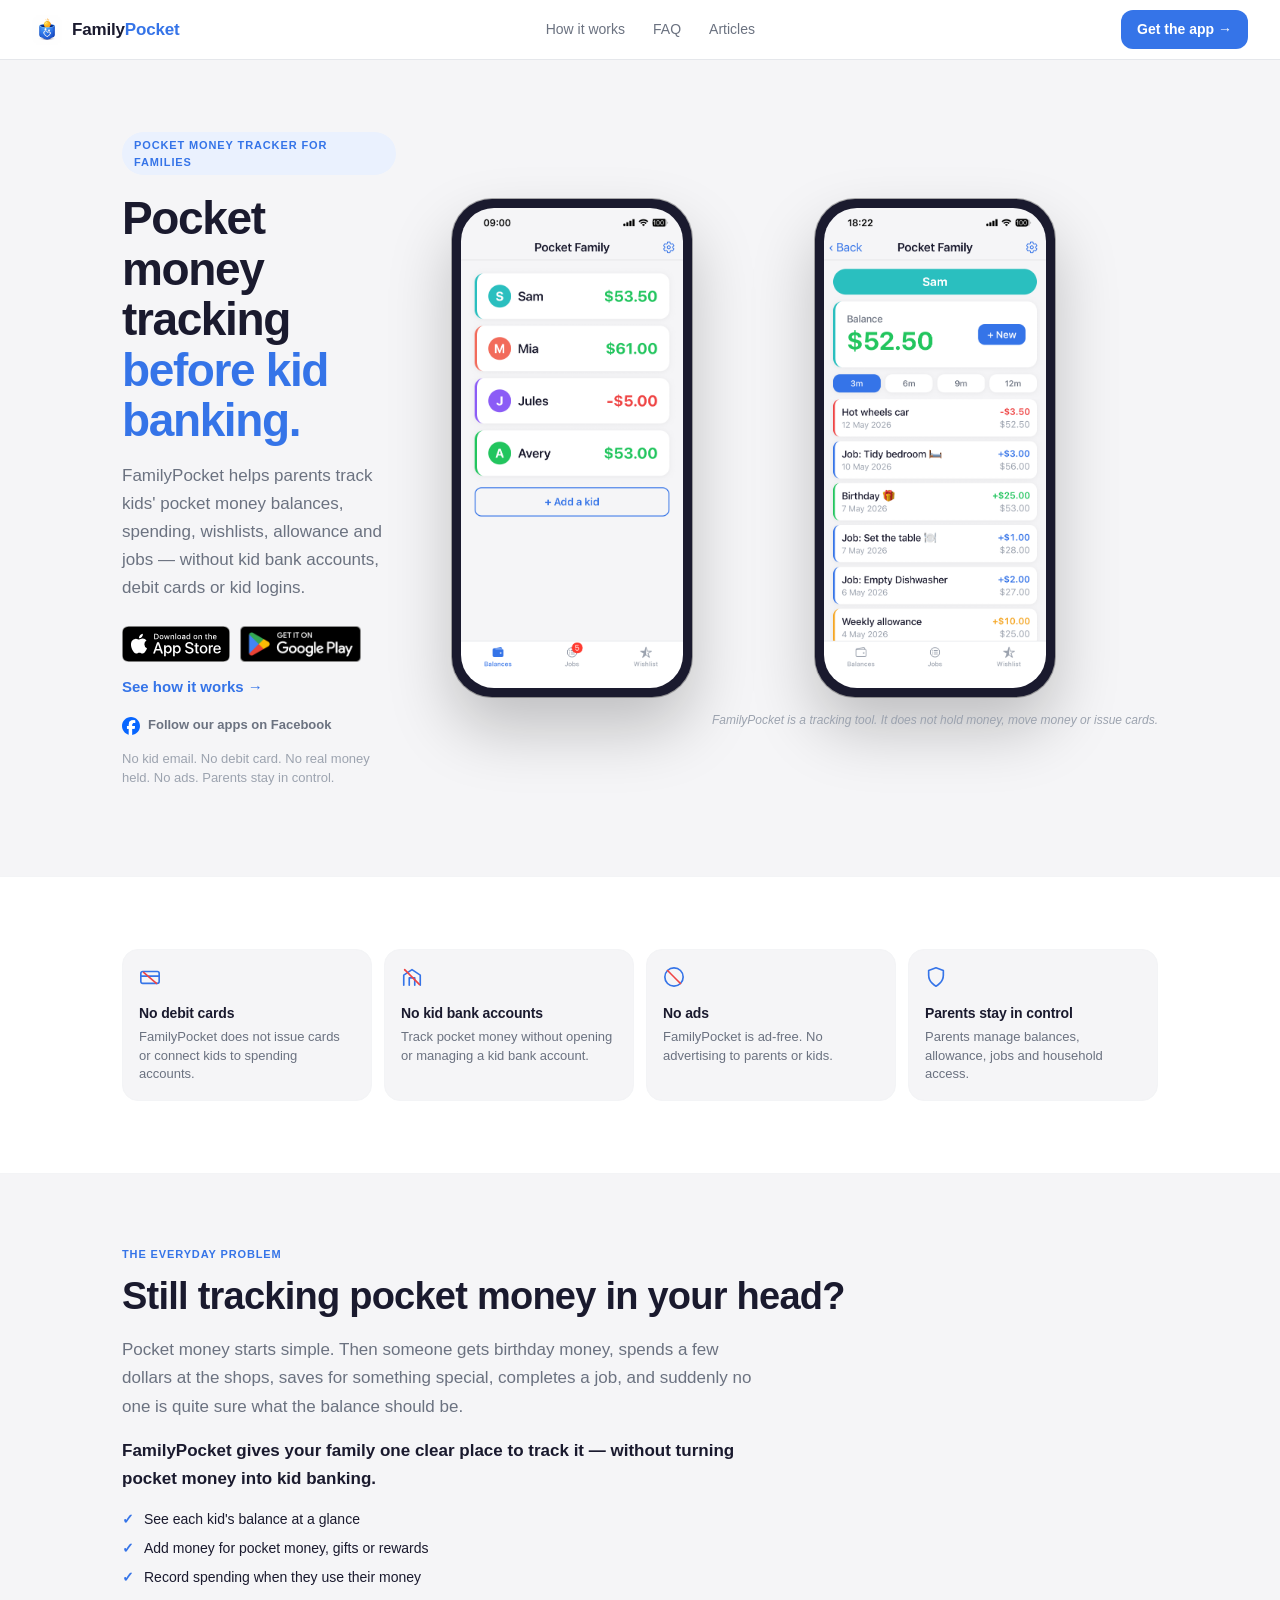
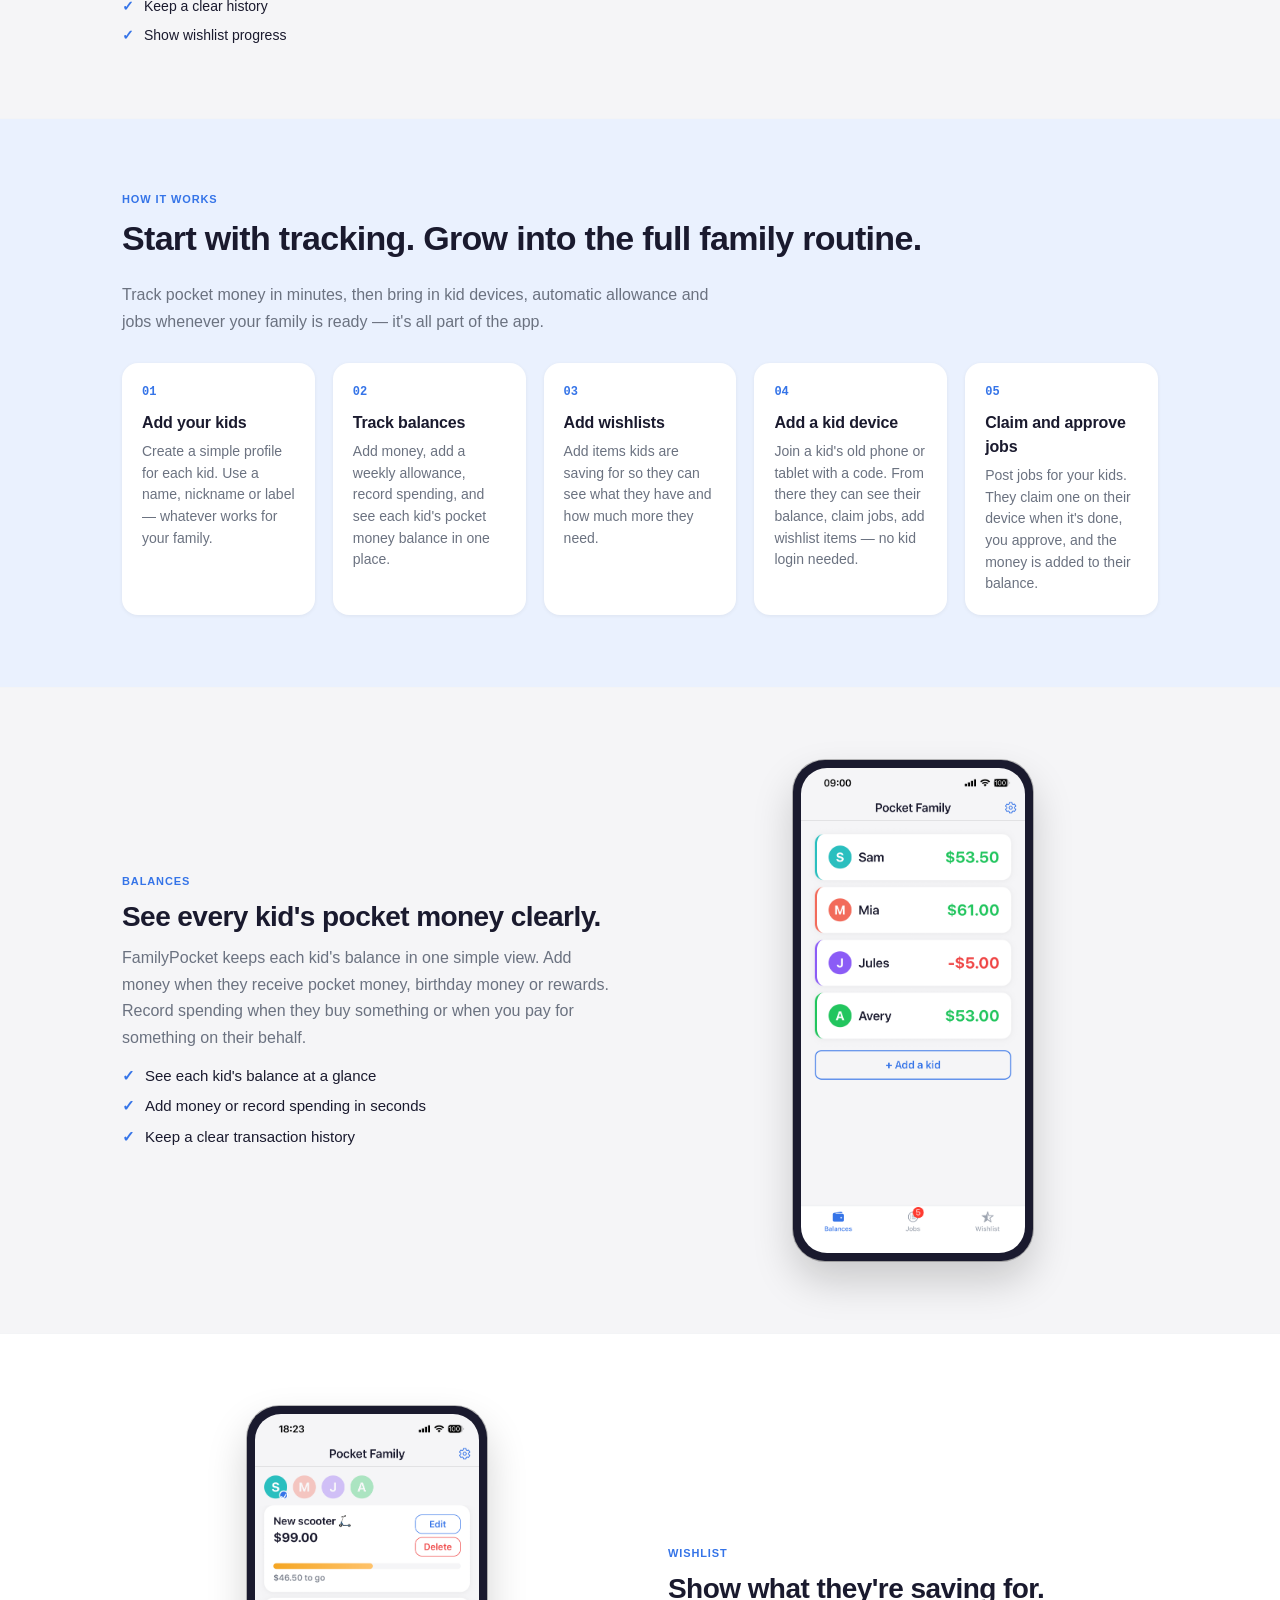
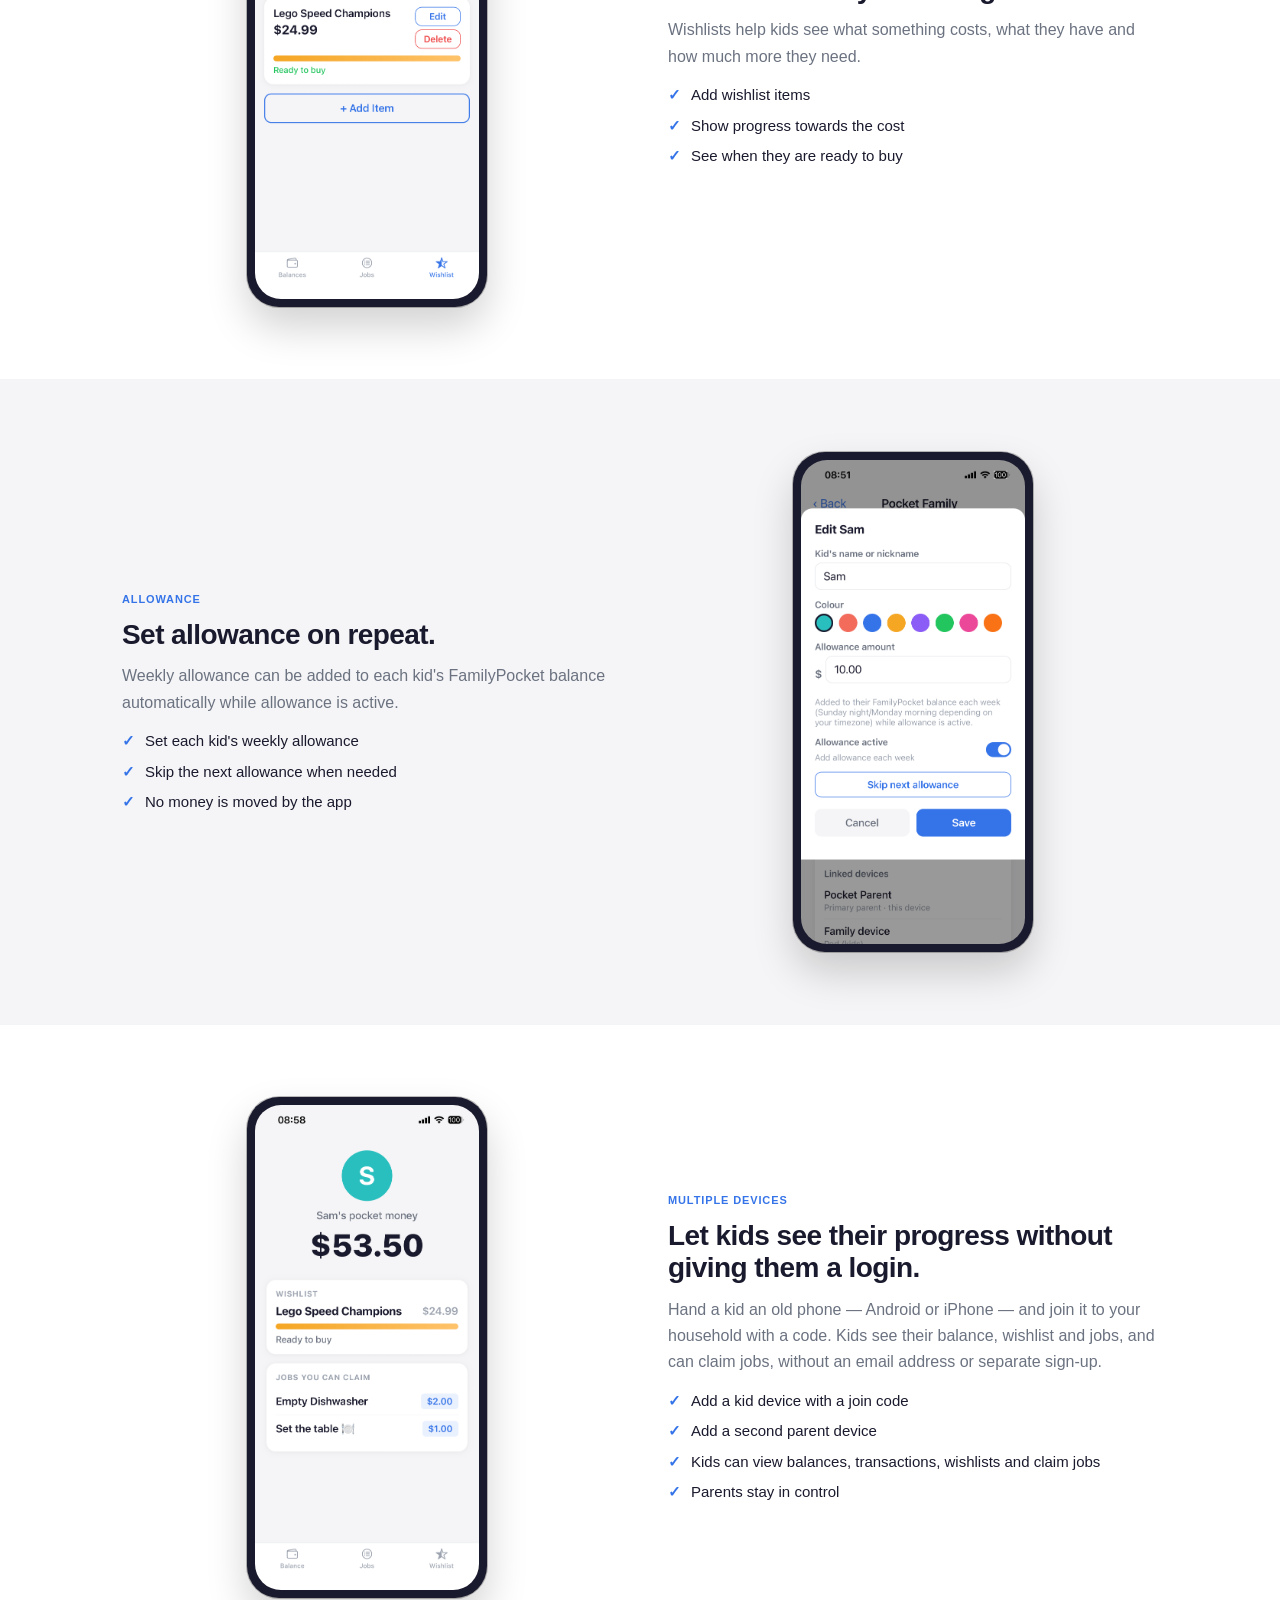
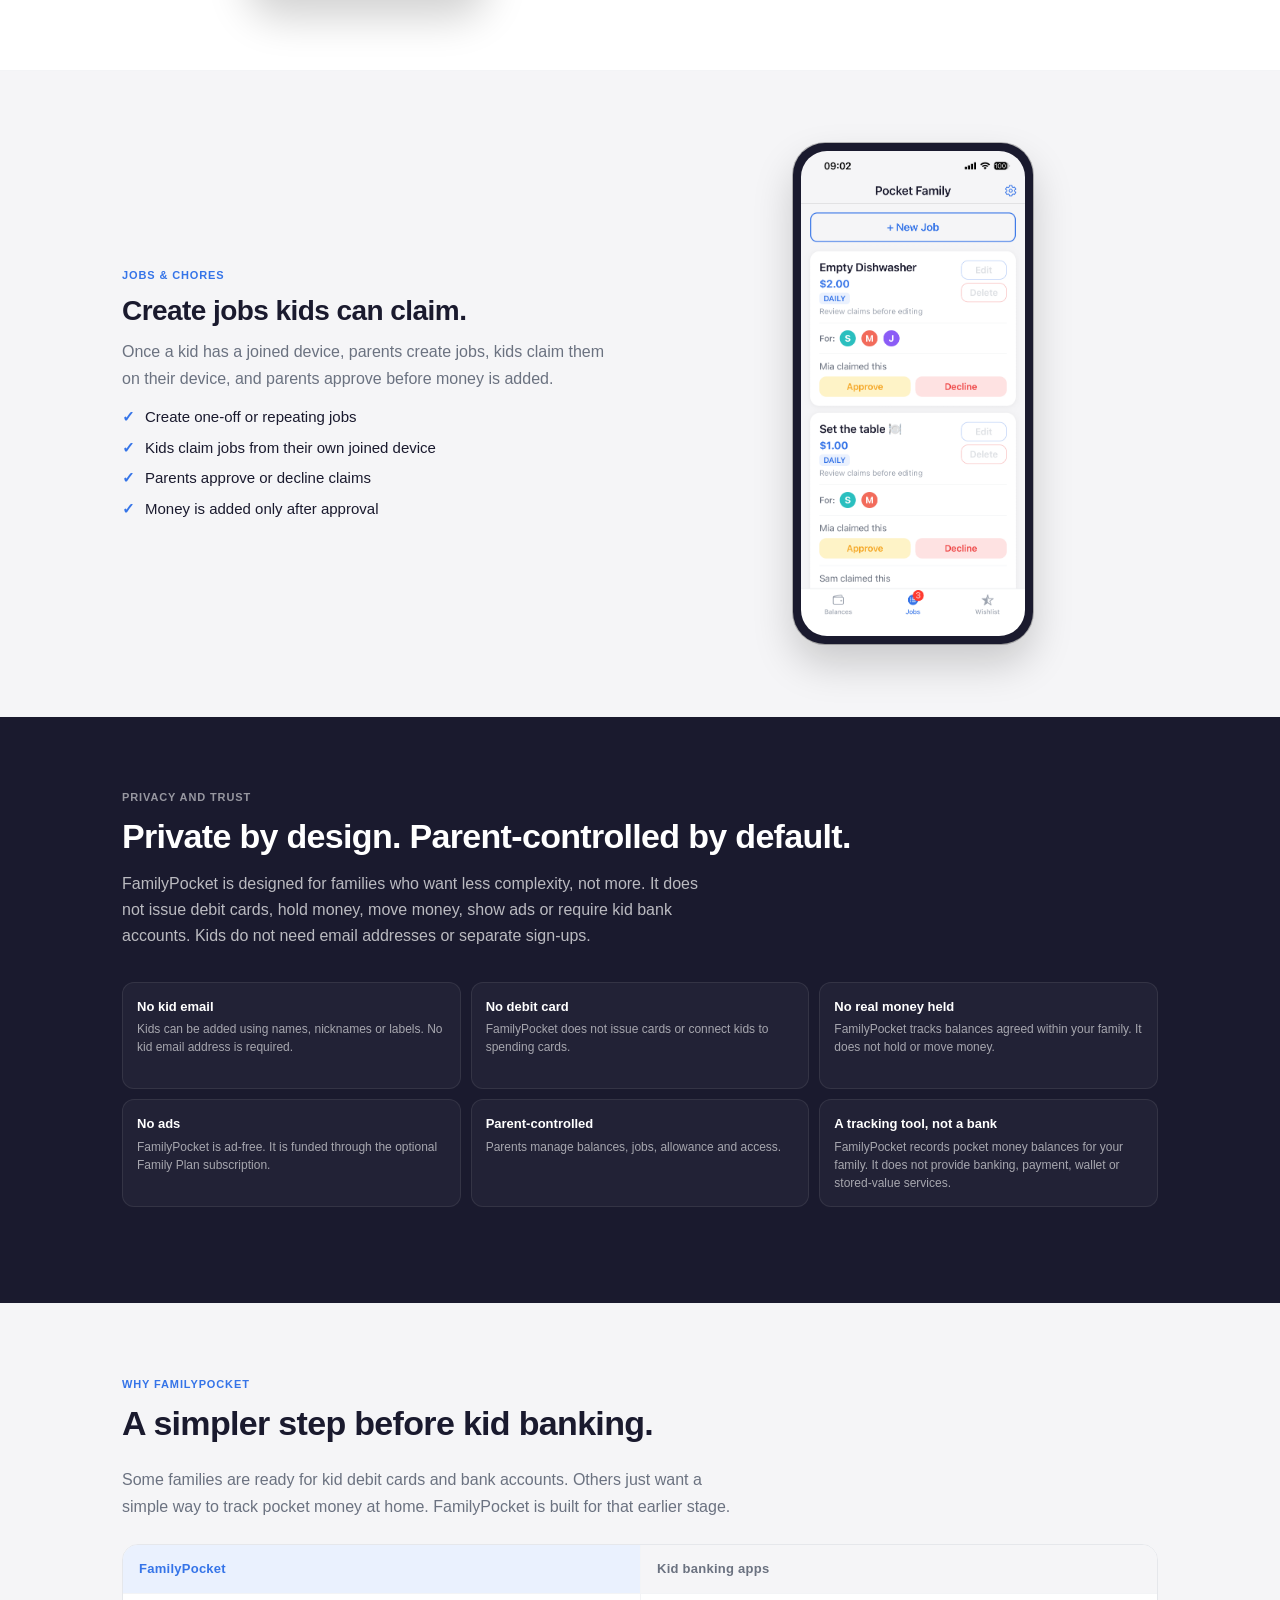
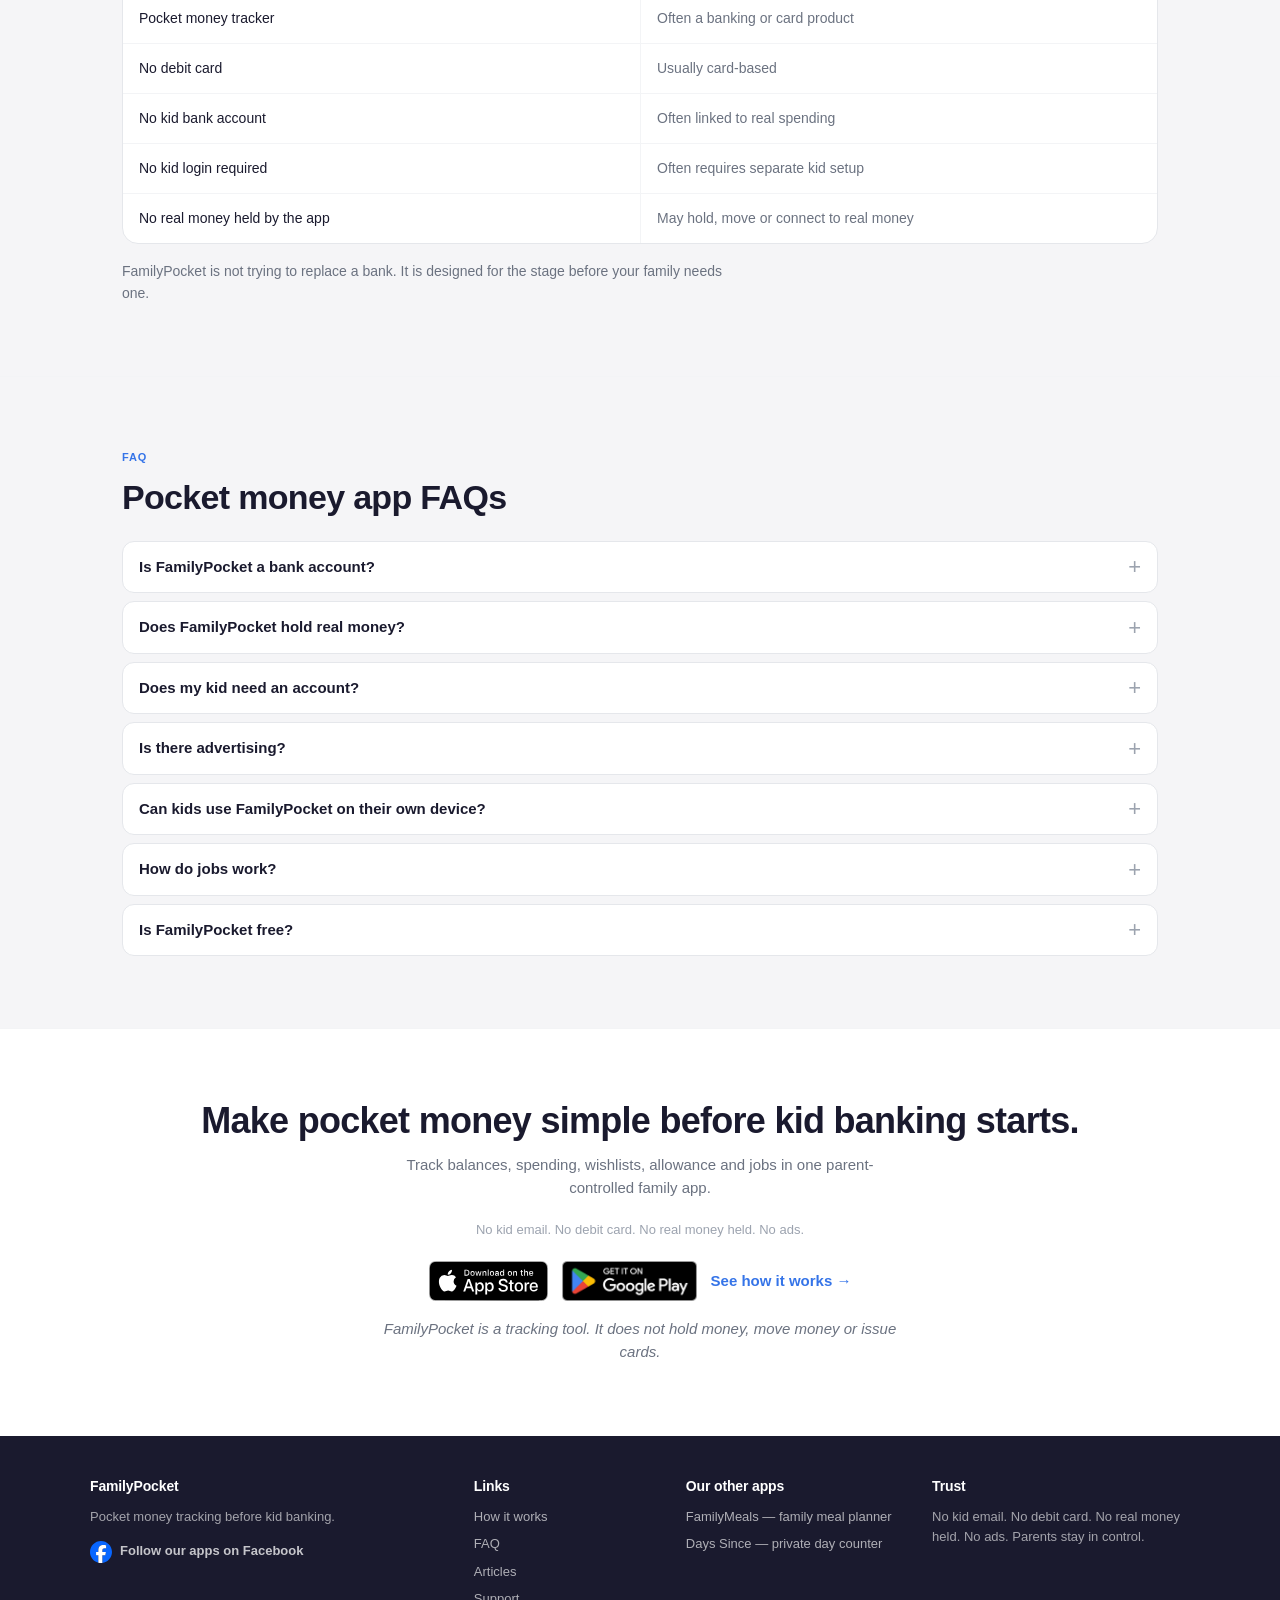
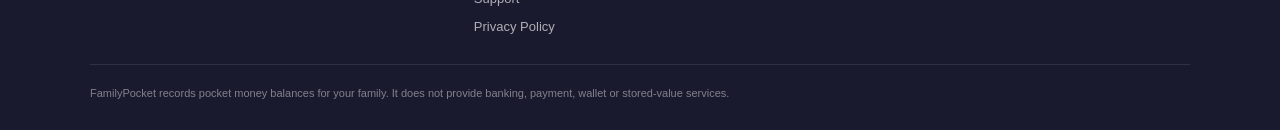
==== index.html @ 1675092d "Add Facebook link to homepage hero" ====
<!DOCTYPE html>
<html lang="en">
<head>
  <meta charset="UTF-8" />
  <meta name="viewport" content="width=device-width, initial-scale=1.0" />
  <title>FamilyPocket | Pocket Money Tracker Before Kid Banking</title>
  <meta name="description" content="Track kids' pocket money balances, spending, wishlists, allowance and jobs. No kid bank accounts, debit cards, kid logins, real money held or ads." />
  <meta property="og:title" content="FamilyPocket — Pocket money tracking before kid banking" />
  <meta property="og:description" content="Track kids' pocket money balances, spending, wishlists, allowance and jobs. No kid bank accounts, debit cards or kid logins. Parents stay in control." />
  <meta property="og:type" content="website" />
  <meta property="og:image" content="https://www.familypocket.co.nz/app-icon.png" />
  <meta property="og:image:width" content="1024" />
  <meta property="og:image:height" content="1024" />
  <meta property="og:url" content="https://www.familypocket.co.nz/" />
  <meta name="twitter:card" content="summary" />
  <meta name="twitter:title" content="FamilyPocket — Pocket money tracking before kid banking" />
  <meta name="twitter:description" content="Track kids' pocket money balances, spending, wishlists, allowance and jobs. No kid bank accounts, debit cards or kid logins." />
  <meta name="twitter:image" content="https://www.familypocket.co.nz/app-icon.png" />
  <link rel="icon" href="app-icon-small.png" />
  <link rel="canonical" href="https://www.familypocket.co.nz/" />

  <script type="application/ld+json">
  {
    "@context": "https://schema.org",
    "@graph": [
      {
        "@type": "Organization",
        "@id": "https://www.familypocket.co.nz/#organization",
        "name": "FamilyPocket",
        "url": "https://www.familypocket.co.nz/",
        "logo": "https://www.familypocket.co.nz/app-icon.png",
        "sameAs": [
          "https://apps.apple.com/app/familypocket-pocket-money/id6764750428",
          "https://play.google.com/store/apps/details?id=com.familypocket.app"
        ]
      },
      {
        "@type": "WebSite",
        "@id": "https://www.familypocket.co.nz/#website",
        "url": "https://www.familypocket.co.nz/",
        "name": "FamilyPocket",
        "publisher": { "@id": "https://www.familypocket.co.nz/#organization" }
      },
      {
        "@type": "MobileApplication",
        "@id": "https://www.familypocket.co.nz/#app",
        "name": "FamilyPocket: Pocket Money",
        "operatingSystem": "iOS, Android",
        "applicationCategory": "FinanceApplication",
        "description": "Track kids' pocket money balances, spending, wishlists, allowance and jobs. No kid bank accounts, debit cards, kid logins, real money held or ads.",
        "url": "https://www.familypocket.co.nz/",
        "publisher": { "@id": "https://www.familypocket.co.nz/#organization" },
        "offers": { "@type": "Offer", "price": "0", "priceCurrency": "NZD" }
      },
      {
        "@type": "FAQPage",
        "@id": "https://www.familypocket.co.nz/#faq",
        "mainEntity": [
          {
            "@type": "Question",
            "name": "Is FamilyPocket a bank account?",
            "acceptedAnswer": { "@type": "Answer", "text": "No. FamilyPocket is a pocket money tracker. It does not hold money, issue cards or move funds." }
          },
          {
            "@type": "Question",
            "name": "Does FamilyPocket hold real money?",
            "acceptedAnswer": { "@type": "Answer", "text": "No. FamilyPocket does not hold, store, move or manage real money. It records pocket money balances agreed within your family." }
          },
          {
            "@type": "Question",
            "name": "Does my kid need an account?",
            "acceptedAnswer": { "@type": "Answer", "text": "No. Kids do not need separate accounts, emails or sign-ups. Parents can add kids using names, nicknames or labels." }
          },
          {
            "@type": "Question",
            "name": "Is there advertising?",
            "acceptedAnswer": { "@type": "Answer", "text": "No. FamilyPocket is ad-free. It does not show ads to parents or kids." }
          },
          {
            "@type": "Question",
            "name": "Can kids use FamilyPocket on their own device?",
            "acceptedAnswer": { "@type": "Answer", "text": "Yes. Hand a kid any spare phone — Android or iPhone — and join it to your household with a code. No kid email or sign-up is needed." }
          },
          {
            "@type": "Question",
            "name": "How do jobs work?",
            "acceptedAnswer": { "@type": "Answer", "text": "Parents create jobs in the app. Once a kid has joined their own device with a code, they can claim a job when it's done — and money is only added after a parent approves. Jobs can be one-off or repeating, and you choose which kids can claim each one." }
          },
          {
            "@type": "Question",
            "name": "Is FamilyPocket free?",
            "acceptedAnswer": { "@type": "Answer", "text": "Yes — FamilyPocket is free to use, including kid devices, allowance and jobs. An optional Family Plan keeps everything running without limits for busy households." }
          }
        ]
      }
    ]
  }
  </script>

  <style>
    *, *::before, *::after { box-sizing: border-box; margin: 0; padding: 0; }

    :root {
      --navy:        #3574E8;
      --navy-light:  #EAF1FE;
      --amber:       #F5A623;
      --amber-light: #FEF3C7;
      --teal:        #2ABFBF;
      --coral:       #F26B5B;
      --success:     #22C55E;
      --danger:      #EF4444;
      --bg:          #F5F5F7;
      --card:        #FFFFFF;
      --text:        #1A1A2E;
      --text-sec:    #6B7280;
      --text-muted:  #9CA3AF;
      --border:      #E5E7EB;
      --border-lt:   #F3F4F6;
      --shadow:      0 1px 4px rgba(0,0,0,0.06);
      --shadow-md:   0 4px 16px rgba(0,0,0,0.10);
      --r-sm: 8px; --r-md: 12px; --r-lg: 16px; --r-xl: 24px; --r-full: 9999px;
    }

    html { scroll-behavior: smooth; }
    body { font-family: -apple-system, BlinkMacSystemFont, "Segoe UI", Roboto, sans-serif; background: var(--bg); color: var(--text); line-height: 1.5; -webkit-text-size-adjust: 100%; }
    a { color: inherit; text-decoration: none; }

    /* ── Nav ── */
    nav {
      position: sticky; top: 0; z-index: 100;
      background: rgba(255,255,255,0.92); backdrop-filter: blur(12px);
      border-bottom: 1px solid var(--border);
      padding: 0 20px; height: 56px;
      display: flex; align-items: center; justify-content: space-between;
    }
    .nav-brand { display: flex; align-items: center; gap: 10px; font-size: 17px; font-weight: 700; letter-spacing: -0.01em; }
    .nav-brand img { width: 30px; height: 30px; border-radius: 7px; }
    .nav-brand span b { color: var(--navy); }
    .nav-links { display: none; }
    .nav-cta {
      display: flex; align-items: center; gap: 8px;
      background: var(--navy); color: white;
      padding: 9px 16px; border-radius: var(--r-md);
      font-size: 14px; font-weight: 600;
    }
    .nav-cta svg { flex-shrink: 0; }

    /* ── Hero ── */
    .hero { max-width: 1100px; margin: 0 auto; padding: 48px 20px 52px; text-align: center; }
    .hero-tag { font-size: 11px; font-weight: 700; letter-spacing: 0.08em; color: var(--navy); background: var(--navy-light); padding: 5px 12px; border-radius: var(--r-full); display: inline-block; margin-bottom: 18px; text-transform: uppercase; }
    .hero h1 { font-size: 32px; font-weight: 800; line-height: 1.1; letter-spacing: -0.02em; margin-bottom: 16px; }
    .hero h1 em { color: var(--navy); font-style: normal; }
    .hero p { font-size: 16px; color: var(--text-sec); line-height: 1.65; margin-bottom: 24px; }
    .cta-row { display: flex; align-items: center; justify-content: center; gap: 14px; flex-wrap: wrap; margin-bottom: 18px; }
    .btn-appstore { display: inline-block; line-height: 0; }
    .btn-appstore img { height: 40px; width: auto; display: block; }
    .btn-googleplay { display: inline-block; line-height: 0; }
    .btn-googleplay img { height: 40px; width: auto; display: block; }
    .badge-row { display: flex; align-items: center; gap: 10px; flex-wrap: nowrap; }
    .hero .badge-row img { height: 36px; }
    .btn-secondary-link { font-size: 15px; font-weight: 600; color: var(--navy); }
    .hero-facebook { display: inline-flex; align-items: center; gap: 8px; margin-bottom: 14px; color: var(--text-sec); font-size: 13px; font-weight: 600; line-height: 1.3; }
    .hero-facebook:hover { color: var(--navy); }
    .hero-facebook img { width: 18px; height: 18px; flex: 0 0 auto; }
    .trust-line { font-size: 13px; color: var(--text-muted); line-height: 1.5; max-width: 320px; margin: 0 auto 8px; }
    .product-clarify { font-size: 12px; color: var(--text-muted); line-height: 1.5; max-width: 360px; margin: 0 auto; font-style: italic; }
    .hero-phone { display: flex; flex-direction: column; align-items: center; gap: 24px; margin-top: 40px; }
    .hero-phone-col { display: flex; flex-direction: column; align-items: center; gap: 14px; }
    .hero-phone-clarify { max-width: 240px; text-align: center; }
    .tx-phone { display: block; }

    /* ── Phone shell ── */
    .phone {
      width: 240px; background: #1A1A2E; border-radius: 40px;
      padding: 9px;
      box-shadow: 0 32px 64px rgba(0,0,0,0.22), 0 0 0 1px rgba(0,0,0,0.3);
    }
    .phone-inner {
      background: var(--bg); border-radius: 33px; overflow: hidden;
      height: 500px; display: flex; flex-direction: column;
    }
    .phone-notch { height: 26px; background: #1A1A2E; display: flex; align-items: center; justify-content: center; }
    .phone-notch-pill { width: 80px; height: 9px; background: #0d0d1a; border-radius: 999px; }
    .phone-photo { display: block; width: 100%; border-radius: 33px; }
    .mini-photo { display: block; width: 100%; border-radius: 26px; }

    /* ── Phone UI ── */
    .p-status { display: flex; justify-content: space-between; align-items: center; padding: 6px 14px 0; font-size: 11px; font-weight: 600; color: var(--text); }
    .p-status-icons { display: flex; gap: 5px; align-items: center; }
    .p-header { display: flex; align-items: center; justify-content: space-between; padding: 10px 14px 8px; background: var(--bg); border-bottom: 1px solid var(--border-lt); }
    .p-header-title { font-size: 16px; font-weight: 600; color: var(--text); }
    .p-body { flex: 1; overflow: hidden; padding: 14px 12px 8px; display: flex; flex-direction: column; text-align: left; }
    .p-card {
      background: white; border-radius: 14px; border-left-width: 4px; border-left-style: solid;
      padding: 12px; margin-bottom: 9px;
      display: flex; align-items: center; justify-content: space-between;
      box-shadow: var(--shadow);
    }
    .p-card-left { display: flex; align-items: center; gap: 10px; }
    .p-avatar { width: 34px; height: 34px; border-radius: 50%; display: flex; align-items: center; justify-content: center; font-size: 14px; font-weight: 700; color: white; flex-shrink: 0; }
    .p-name { font-size: 14px; font-weight: 600; color: var(--text); }
    .p-balance { font-size: 16px; font-weight: 700; font-variant-numeric: tabular-nums; }
    .p-add-btn { border: 1.5px solid var(--navy); border-radius: var(--r-md); padding: 9px; text-align: center; font-size: 12px; font-weight: 600; color: var(--navy); margin-top: 2px; background: transparent; }
    .p-tabbar { display: flex; background: white; border-top: 1px solid var(--border); padding: 5px 0 2px; flex-shrink: 0; }
    .p-tab { flex: 1; display: flex; flex-direction: column; align-items: center; gap: 2px; padding: 3px 0; }
    .p-tab-label { font-size: 10px; font-weight: 500; color: var(--text-muted); }
    .p-tab.active .p-tab-label { color: var(--navy); font-weight: 600; }

    /* ── Section common ── */
    section { border-top: 1px solid var(--border-lt); }
    .section-inner { max-width: 1100px; margin: 0 auto; padding: 52px 20px; }
    .section-tag { font-size: 11px; font-weight: 700; letter-spacing: 0.08em; color: var(--navy); text-transform: uppercase; margin-bottom: 12px; }
    .section-h2 { font-size: 26px; font-weight: 800; letter-spacing: -0.02em; line-height: 1.15; margin-bottom: 20px; }
    .section-lede { font-size: 16px; color: var(--text-sec); line-height: 1.65; max-width: 620px; }

    /* ── Trust strip ── */
    .trust-strip { background: white; }
    .trust-strip-grid { display: grid; grid-template-columns: 1fr 1fr; gap: 12px; }
    .trust-strip-card { background: var(--bg); border: 1px solid var(--border-lt); border-radius: var(--r-lg); padding: 16px; }
    .trust-strip-card svg { width: 22px; height: 22px; color: var(--navy); margin-bottom: 8px; }
    .trust-strip-card h3 { font-size: 14px; font-weight: 700; margin-bottom: 4px; letter-spacing: -0.01em; }
    .trust-strip-card p { font-size: 13px; color: var(--text-sec); line-height: 1.45; }

    /* ── Problem ── */
    .problem { background: var(--bg); }
    .problem .section-h2 { margin-bottom: 16px; }
    .problem p { font-size: 16px; color: var(--text-sec); line-height: 1.65; margin-bottom: 16px; max-width: 640px; }
    .problem p.bold { font-weight: 600; color: var(--text); }
    .problem ul { list-style: none; margin-top: 8px; display: flex; flex-direction: column; gap: 8px; max-width: 640px; }
    .problem ul li { display: flex; gap: 10px; align-items: flex-start; font-size: 14px; color: var(--text); }
    .problem ul li .check { color: var(--navy); font-weight: 700; flex-shrink: 0; }

    /* ── How it works ── */
    .how { background: var(--navy-light); }
    .steps { display: grid; grid-template-columns: 1fr; gap: 14px; }
    .step { background: white; border-radius: var(--r-lg); padding: 20px; box-shadow: var(--shadow); }
    .step-n { font-family: ui-monospace, monospace; font-size: 12px; font-weight: 700; color: var(--navy); margin-bottom: 10px; }
    .step h3 { font-size: 16px; font-weight: 700; margin-bottom: 6px; letter-spacing: -0.01em; }
    .step p { font-size: 14px; color: var(--text-sec); line-height: 1.55; }

    /* ── Feature sections ── */
    .feature-sec { background: white; }
    .feature-sec.alt { background: var(--bg); }
    .feature-row { display: flex; flex-direction: column; gap: 28px; align-items: center; }
    .feature-text { width: 100%; }
    .feature-badge { display: inline-flex; align-items: center; gap: 6px; font-size: 11px; font-weight: 700; letter-spacing: 0.06em; text-transform: uppercase; color: var(--amber); background: var(--amber-light); padding: 5px 10px; border-radius: var(--r-full); margin-bottom: 12px; }
    .feature-eyebrow { font-size: 11px; font-weight: 700; letter-spacing: 0.08em; color: var(--navy); text-transform: uppercase; margin-bottom: 12px; }
    .feature-text h2 { font-size: 24px; font-weight: 800; letter-spacing: -0.02em; line-height: 1.15; margin-bottom: 12px; }
    .feature-text p { font-size: 15px; color: var(--text-sec); line-height: 1.65; margin-bottom: 14px; max-width: 540px; }
    .feature-text ul { list-style: none; display: flex; flex-direction: column; gap: 8px; }
    .feature-text ul li { display: flex; gap: 10px; align-items: flex-start; font-size: 14px; color: var(--text); }
    .feature-text ul li .check { color: var(--navy); flex-shrink: 0; }
    .feature-visual { display: flex; justify-content: center; align-items: center; }

    /* ── Mini phone (used in feature sections) ── */
    .mini-phone { background: #1A1A2E; border-radius: 32px; padding: 8px; box-shadow: 0 20px 40px rgba(0,0,0,0.18), 0 0 0 1px rgba(0,0,0,0.25); width: 220px; margin: 0 auto; }
    .mini-inner { background: var(--bg); border-radius: 26px; overflow: hidden; height: 420px; display: flex; flex-direction: column; }
    .mini-notch { height: 20px; background: #1A1A2E; display: flex; align-items: center; justify-content: center; }
    .mini-notch-pill { width: 60px; height: 7px; background: #0d0d1a; border-radius: 999px; }
    .mini-header { display: flex; align-items: center; justify-content: space-between; padding: 9px 12px 7px; background: var(--bg); border-bottom: 1px solid var(--border-lt); font-size: 13px; font-weight: 600; color: var(--text); }
    .mini-body { padding: 10px; display: flex; flex-direction: column; gap: 7px; flex: 1; overflow: hidden; }
    .mini-card { background: white; border-radius: 10px; border-left: 3px solid var(--navy); padding: 9px 10px; box-shadow: var(--shadow); }
    .mini-card-row { display: flex; align-items: center; justify-content: space-between; }
    .mini-label { font-size: 12px; font-weight: 600; color: var(--text); }
    .mini-sub { font-size: 10px; color: var(--text-muted); margin-top: 2px; }
    .mini-amount { font-size: 12px; font-weight: 700; color: var(--navy); font-variant-numeric: tabular-nums; }
    .mini-pill { font-size: 10px; font-weight: 600; padding: 3px 8px; border-radius: var(--r-full); }
    .mini-btn-sm { font-size: 10px; font-weight: 700; padding: 6px 10px; border-radius: var(--r-md); border: none; cursor: default; }

    /* ── Screenshot placeholder slots ── */
    .slot-inner { align-items: center; justify-content: center; }
    .slot-label { padding: 24px; text-align: center; color: var(--text-muted); display: flex; flex-direction: column; align-items: center; gap: 10px; }
    .slot-label svg { width: 28px; height: 28px; color: var(--text-muted); opacity: 0.6; }
    .slot-label strong { display: block; font-size: 13px; color: var(--text-sec); font-weight: 600; line-height: 1.3; max-width: 160px; }
    .slot-label .slot-path { font-size: 10px; font-family: ui-monospace, monospace; color: var(--text-muted); opacity: 0.7; margin-top: 4px; }

    /* ── Privacy (dark) ── */
    .privacy { background: var(--text); color: white; }
    .privacy .section-tag { color: rgba(255,255,255,0.55); }
    .privacy .section-h2 { color: white; margin-bottom: 14px; }
    .privacy .section-lede { color: rgba(255,255,255,0.7); margin-bottom: 32px; max-width: 580px; }
    .privacy-grid { display: grid; grid-template-columns: 1fr 1fr; gap: 10px; grid-auto-rows: 1fr; margin-bottom: 24px; }
    .privacy-card { background: rgba(255,255,255,0.04); border: 1px solid rgba(255,255,255,0.08); border-radius: var(--r-md); padding: 14px; height: 100%; }
    .privacy-card h4 { font-size: 13px; font-weight: 700; margin-bottom: 4px; }
    .privacy-card p { font-size: 12px; color: rgba(255,255,255,0.6); line-height: 1.5; }
    .clarify-box { background: rgba(53,116,232,0.12); border: 1px solid rgba(53,116,232,0.35); border-radius: var(--r-lg); padding: 18px 20px; margin-top: 8px; }
    .clarify-box h4 { font-size: 14px; font-weight: 700; color: white; margin-bottom: 6px; }
    .clarify-box p { font-size: 13px; color: rgba(255,255,255,0.75); line-height: 1.55; }

    /* ── Comparison ── */
    .compare { background: var(--bg); }
    .compare-table { background: white; border-radius: var(--r-lg); overflow: hidden; border: 1px solid var(--border); margin-top: 8px; }
    .compare-row { display: grid; grid-template-columns: 1fr 1fr; }
    .compare-row + .compare-row { border-top: 1px solid var(--border-lt); }
    .compare-row > div { padding: 14px 16px; font-size: 14px; }
    .compare-row > div + div { border-left: 1px solid var(--border-lt); }
    .compare-row.head > div { font-weight: 700; font-size: 13px; background: var(--navy-light); color: var(--navy); letter-spacing: 0.02em; }
    .compare-row.head > div + div { background: var(--bg); color: var(--text-sec); }
    .compare-row .col-fp { color: var(--text); font-weight: 500; }
    .compare-row .col-other { color: var(--text-sec); }
    .compare-close { font-size: 14px; color: var(--text-sec); line-height: 1.6; margin-top: 16px; max-width: 600px; }

    /* ── Shared check icon ── */
    .check { color: var(--success); font-weight: 700; flex-shrink: 0; }

    /* ── FAQ ── */
    .faq { background: var(--bg); }
    .faq-list { display: flex; flex-direction: column; gap: 8px; }
    .faq-list details { background: white; border: 1px solid var(--border); border-radius: var(--r-md); padding: 14px 16px; }
    .faq-list details[open] { border-color: var(--navy); }
    .faq-list summary { font-size: 15px; font-weight: 600; color: var(--text); cursor: pointer; list-style: none; display: flex; justify-content: space-between; align-items: center; gap: 12px; }
    .faq-list summary::-webkit-details-marker { display: none; }
    .faq-list summary::after { content: "+"; font-size: 22px; font-weight: 400; color: var(--text-muted); flex-shrink: 0; line-height: 1; }
    .faq-list details[open] summary::after { content: "−"; color: var(--navy); }
    .faq-list details p { font-size: 14px; color: var(--text-sec); line-height: 1.6; margin-top: 10px; }

    /* ── Footer CTA ── */
    .footer-cta { background: white; text-align: center; }
    .footer-cta h2 { font-size: 26px; font-weight: 800; letter-spacing: -0.02em; line-height: 1.1; margin-bottom: 12px; }
    .footer-cta p { font-size: 15px; color: var(--text-sec); margin: 0 auto 20px; line-height: 1.55; max-width: 520px; }
    .footer-cta .trust-line { margin-bottom: 22px; }
    .footer-cta .cta-row { margin-bottom: 12px; }

    /* ── Footer ── */
    footer { background: var(--text); color: rgba(255,255,255,0.6); padding: 40px 20px 28px; font-size: 13px; }
    .footer-grid { max-width: 1100px; margin: 0 auto; display: grid; grid-template-columns: 1fr; gap: 28px; }
    .footer-col h5 { font-size: 14px; font-weight: 700; color: white; margin-bottom: 10px; letter-spacing: -0.01em; }
    .footer-col p { line-height: 1.55; }
    .footer-col ul { list-style: none; display: flex; flex-direction: column; gap: 8px; }
    .footer-col ul a { color: rgba(255,255,255,0.65); }
    .footer-col ul a:hover { color: white; }
    .footer-facebook { display: inline-flex; align-items: center; gap: 8px; margin-top: 14px; color: rgba(255,255,255,0.75); font-weight: 600; line-height: 1.3; }
    .footer-facebook:hover { color: white; }
    .footer-facebook img { width: 22px; height: 22px; flex: 0 0 auto; }
    .footer-legal { max-width: 1100px; margin: 28px auto 0; padding-top: 20px; border-top: 1px solid rgba(255,255,255,0.1); font-size: 11px; color: rgba(255,255,255,0.45); line-height: 1.55; }

    /* ── Tablet: 600px+ ── */
    @media (min-width: 600px) {
      .trust-strip-grid { grid-template-columns: repeat(4, 1fr); }
      .steps { grid-template-columns: 1fr 1fr; }
      .privacy-grid { grid-template-columns: repeat(3, 1fr); }
      .footer-grid { grid-template-columns: 2fr 1fr 1.2fr 1.5fr; gap: 40px; }
      .section-h2 { font-size: 30px; }
      .hero h1 { font-size: 38px; }
    }

    /* ── Desktop: 900px+ ── */
    @media (min-width: 900px) {
      nav { padding: 0 32px; height: 60px; }
      .nav-links { display: flex; gap: 28px; font-size: 14px; font-weight: 500; color: var(--text-sec); }
      .nav-links a:hover { color: var(--text); }

      .hero { padding: 72px 32px 80px; display: grid; grid-template-columns: 1fr auto; gap: 56px; align-items: center; text-align: left; }
      .hero > div:first-child { max-width: 560px; }
      .hero h1 { font-size: 46px; letter-spacing: -0.03em; }
      .hero p { font-size: 17px; }
      .cta-row { justify-content: flex-start; }
      .trust-line { margin: 0 0 8px; max-width: none; }
      .product-clarify { margin: 0; max-width: 540px; }
      .hero-phone { flex-direction: row; gap: 20px; align-items: flex-start; justify-content: flex-start; margin-top: 0; }
      .phone { width: 240px; flex-shrink: 0; }
      .phone-inner { height: 480px; }

      .section-inner { padding: 72px 32px; }
      .section-h2 { font-size: 34px; margin-bottom: 24px; }
      .problem .section-h2 { font-size: 38px; margin-bottom: 18px; }
      .problem p { font-size: 17px; }

      .steps { grid-template-columns: repeat(5, 1fr); gap: 18px; }

      .feature-row { display: grid; grid-template-columns: 1fr 1fr; gap: 56px; align-items: center; }
      .feature-row.flip { direction: rtl; }
      .feature-row.flip > * { direction: ltr; }
      .feature-text h2 { font-size: 28px; }
      .feature-text p { font-size: 16px; }
      .feature-text ul li { font-size: 15px; }

      .mini-phone { width: 240px; }
      .mini-inner { height: 460px; }

      .footer-cta h2 { font-size: 36px; }
    }
  </style>
</head>
<body>

<!-- ════════════════════════════════════════════════════════════ -->
<!-- 1. NAV                                                       -->
<!-- ════════════════════════════════════════════════════════════ -->
<nav>
  <div class="nav-brand">
    <img src="app-icon-small.png" alt="FamilyPocket icon" />
    <span>Family<b>Pocket</b></span>
  </div>
  <div class="nav-links">
    <a href="#how">How it works</a>
    <a href="#faq">FAQ</a>
    <a href="/articles/">Articles</a>
  </div>
  <a href="#" class="nav-cta">Get the app →</a>
</nav>

<!-- ════════════════════════════════════════════════════════════ -->
<!-- 2. HERO                                                      -->
<!-- ════════════════════════════════════════════════════════════ -->
<div class="hero">
  <div>
    <div class="hero-tag">Pocket money tracker for families</div>
    <h1>Pocket money tracking <em>before kid banking.</em></h1>
    <p>FamilyPocket helps parents track kids' pocket money balances, spending, wishlists, allowance and jobs — without kid bank accounts, debit cards or kid logins.</p>
    <div class="cta-row">
      <div class="badge-row">
        <a href="https://apps.apple.com/app/familypocket-pocket-money/id6764750428" class="btn-appstore">
          <img src="/images/app-store-badge.svg" alt="Download on the App Store" height="36">
        </a>
        <a href="https://play.google.com/store/apps/details?id=com.familypocket.app" class="btn-googleplay">
          <img src="/images/google-play-badge.png" alt="Get it on Google Play" height="36">
        </a>
      </div>
      <a href="#how" class="btn-secondary-link">See how it works →</a>
    </div>
    <a class="hero-facebook" href="https://www.facebook.com/profile.php?id=61593134020857" target="_blank" rel="noopener noreferrer">
      <img src="/facebook-icon.svg" alt="" />
      <span>Follow our apps on Facebook</span>
    </a>
    <div class="trust-line">No kid email. No debit card. No real money held. No ads. Parents stay in control.</div>
  </div>

  <div class="hero-phone">
    <!-- Phone 1: Family balances screen ─────────────────────────── -->
    <div class="phone">
      <img class="phone-photo" src="screenshots/family-balances.png" alt="FamilyPocket — every kid's balance in one view" />
    </div>

    <!-- Phone 2: Child balance / history screen ─────────────────── -->
    <div class="hero-phone-col">
      <div class="phone tx-phone">
        <img class="phone-photo" src="screenshots/child-balance-history.png" alt="A kid's balance with recent pocket money history" />
      </div>
      <div class="product-clarify hero-phone-clarify">FamilyPocket is a tracking tool. It does not hold money, move money or issue cards.</div>
    </div>
  </div>
</div>

<!-- ════════════════════════════════════════════════════════════ -->
<!-- 3. TRUST STRIP                                               -->
<!-- ════════════════════════════════════════════════════════════ -->
<section class="trust-strip">
  <div class="section-inner">
    <div class="trust-strip-grid">
      <div class="trust-strip-card">
        <svg viewBox="0 0 24 24" fill="none" stroke="currentColor" stroke-width="1.8" stroke-linecap="round" stroke-linejoin="round"><rect x="2" y="6" width="20" height="13" rx="2"/><path d="M2 11h20"/><path d="M5 7l14 12" stroke="#EF4444"/></svg>
        <h3>No debit cards</h3>
        <p>FamilyPocket does not issue cards or connect kids to spending accounts.</p>
      </div>
      <div class="trust-strip-card">
        <svg viewBox="0 0 24 24" fill="none" stroke="currentColor" stroke-width="1.8" stroke-linecap="round" stroke-linejoin="round"><path d="M3 21V10l9-6 9 6v11"/><path d="M9 21V13h6v8"/><path d="M4 4l16 16" stroke="#EF4444"/></svg>
        <h3>No kid bank accounts</h3>
        <p>Track pocket money without opening or managing a kid bank account.</p>
      </div>
      <div class="trust-strip-card">
        <svg viewBox="0 0 24 24" fill="none" stroke="currentColor" stroke-width="1.8" stroke-linecap="round" stroke-linejoin="round"><circle cx="12" cy="12" r="10"/><path d="M4.93 4.93l14.14 14.14" stroke="#EF4444"/></svg>
        <h3>No ads</h3>
        <p>FamilyPocket is ad-free. No advertising to parents or kids.</p>
      </div>
      <div class="trust-strip-card">
        <svg viewBox="0 0 24 24" fill="none" stroke="currentColor" stroke-width="1.8" stroke-linecap="round" stroke-linejoin="round"><path d="M12 22s8-4 8-12V5l-8-3-8 3v5c0 8 8 12 8 12z"/></svg>
        <h3>Parents stay in control</h3>
        <p>Parents manage balances, allowance, jobs and household access.</p>
      </div>
    </div>
  </div>
</section>

<!-- ════════════════════════════════════════════════════════════ -->
<!-- 4. PROBLEM                                                   -->
<!-- ════════════════════════════════════════════════════════════ -->
<section class="problem" id="problem">
  <div class="section-inner">
    <div class="section-tag">The everyday problem</div>
    <h2 class="section-h2">Still tracking pocket money in your head?</h2>
    <p>Pocket money starts simple. Then someone gets birthday money, spends a few dollars at the shops, saves for something special, completes a job, and suddenly no one is quite sure what the balance should be.</p>
    <p class="bold">FamilyPocket gives your family one clear place to track it — without turning pocket money into kid banking.</p>
    <ul>
      <li><span class="check">✓</span> See each kid's balance at a glance</li>
      <li><span class="check">✓</span> Add money for pocket money, gifts or rewards</li>
      <li><span class="check">✓</span> Record spending when they use their money</li>
      <li><span class="check">✓</span> Keep a clear history</li>
      <li><span class="check">✓</span> Show wishlist progress</li>
    </ul>
  </div>
</section>

<!-- ════════════════════════════════════════════════════════════ -->
<!-- 5. HOW IT WORKS                                              -->
<!-- ════════════════════════════════════════════════════════════ -->
<section class="how" id="how">
  <div class="section-inner">
    <div class="section-tag">How it works</div>
    <h2 class="section-h2">Start with tracking. Grow into the full family routine.</h2>
    <p class="section-lede" style="margin-bottom:28px;">Track pocket money in minutes, then bring in kid devices, automatic allowance and jobs whenever your family is ready — it's all part of the app.</p>
    <div class="steps">
      <div class="step">
        <div class="step-n">01</div>
        <h3>Add your kids</h3>
        <p>Create a simple profile for each kid. Use a name, nickname or label — whatever works for your family.</p>
      </div>
      <div class="step">
        <div class="step-n">02</div>
        <h3>Track balances</h3>
        <p>Add money, add a weekly allowance, record spending, and see each kid's pocket money balance in one place.</p>
      </div>
      <div class="step">
        <div class="step-n">03</div>
        <h3>Add wishlists</h3>
        <p>Add items kids are saving for so they can see what they have and how much more they need.</p>
      </div>
      <div class="step">
        <div class="step-n">04</div>
        <h3>Add a kid device</h3>
        <p>Join a kid's old phone or tablet with a code. From there they can see their balance, claim jobs, add wishlist items — no kid login needed.</p>
      </div>
      <div class="step">
        <div class="step-n">05</div>
        <h3>Claim and approve jobs</h3>
        <p>Post jobs for your kids. They claim one on their device when it's done, you approve, and the money is added to their balance.</p>
      </div>
    </div>
  </div>
</section>

<!-- ════════════════════════════════════════════════════════════ -->
<!-- 7. FEATURE: BALANCES                                         -->
<!-- ════════════════════════════════════════════════════════════ -->
<section class="feature-sec alt" id="balances">
  <div class="section-inner">
    <div class="feature-row">
      <div class="feature-text">
        <div class="feature-eyebrow">Balances</div>
        <h2>See every kid's pocket money clearly.</h2>
        <p>FamilyPocket keeps each kid's balance in one simple view. Add money when they receive pocket money, birthday money or rewards. Record spending when they buy something or when you pay for something on their behalf.</p>
        <ul>
          <li><span class="check">✓</span> See each kid's balance at a glance</li>
          <li><span class="check">✓</span> Add money or record spending in seconds</li>
          <li><span class="check">✓</span> Keep a clear transaction history</li>
        </ul>
      </div>
      <div class="feature-visual">
        <div class="mini-phone">
          <img class="mini-photo" src="screenshots/family-balances.png" alt="Every kid's pocket money balance in one view" />
        </div>
      </div>
    </div>
  </div>
</section>

<!-- ════════════════════════════════════════════════════════════ -->
<!-- 8. FEATURE: WISHLIST                                         -->
<!-- ════════════════════════════════════════════════════════════ -->
<section class="feature-sec" id="wishlist">
  <div class="section-inner">
    <div class="feature-row flip">
      <div class="feature-text">
        <div class="feature-eyebrow">Wishlist</div>
        <h2>Show what they're saving for.</h2>
        <p>Wishlists help kids see what something costs, what they have and how much more they need.</p>
        <ul>
          <li><span class="check">✓</span> Add wishlist items</li>
          <li><span class="check">✓</span> Show progress towards the cost</li>
          <li><span class="check">✓</span> See when they are ready to buy</li>
        </ul>
      </div>
      <div class="feature-visual">
        <div class="mini-phone">
          <img class="mini-photo" src="screenshots/wishlist.png" alt="A kid's wishlist with savings progress" />
        </div>
      </div>
    </div>
  </div>
</section>

<!-- ════════════════════════════════════════════════════════════ -->
<!-- 9. FEATURE: ALLOWANCE (Family Plan)                          -->
<!-- ════════════════════════════════════════════════════════════ -->
<section class="feature-sec alt" id="allowance">
  <div class="section-inner">
    <div class="feature-row">
      <div class="feature-text">
        <div class="feature-eyebrow">Allowance</div>
        <h2>Set allowance on repeat.</h2>
        <p>Weekly allowance can be added to each kid's FamilyPocket balance automatically while allowance is active.</p>
        <ul>
          <li><span class="check">✓</span> Set each kid's weekly allowance</li>
          <li><span class="check">✓</span> Skip the next allowance when needed</li>
          <li><span class="check">✓</span> No money is moved by the app</li>
        </ul>
      </div>
      <div class="feature-visual">
        <div class="mini-phone">
          <img class="mini-photo" src="screenshots/edit-kid-allowance.png" alt="Setting a kid's weekly allowance" />
        </div>
      </div>
    </div>
  </div>
</section>

<!-- ════════════════════════════════════════════════════════════ -->
<!-- 10. FEATURE: KID DEVICE ACCESS                               -->
<!-- ════════════════════════════════════════════════════════════ -->
<section class="feature-sec" id="kid-device">
  <div class="section-inner">
    <div class="feature-row flip">
      <div class="feature-text">
        <div class="feature-eyebrow">Multiple Devices</div>
        <h2>Let kids see their progress without giving them a login.</h2>
        <p>Hand a kid an old phone — Android or iPhone — and join it to your household with a code. Kids see their balance, wishlist and jobs, and can claim jobs, without an email address or separate sign-up.</p>
        <ul>
          <li><span class="check">✓</span> Add a kid device with a join code</li>
          <li><span class="check">✓</span> Add a second parent device</li>
          <li><span class="check">✓</span> Kids can view balances, transactions, wishlists and claim jobs</li>
          <li><span class="check">✓</span> Parents stay in control</li>
        </ul>
      </div>
      <div class="feature-visual">
        <div class="mini-phone">
          <img class="mini-photo" src="screenshots/kid-pod-summary.png" alt="Kid's device view: balance, wishlist, jobs" />
        </div>
      </div>
    </div>
  </div>
</section>

<!-- ════════════════════════════════════════════════════════════ -->
<!-- 11. FEATURE: JOBS                                            -->
<!-- ════════════════════════════════════════════════════════════ -->
<section class="feature-sec alt" id="jobs">
  <div class="section-inner">
    <div class="feature-row">
      <div class="feature-text">
        <div class="feature-eyebrow">Jobs &amp; Chores</div>
        <h2>Create jobs kids can claim.</h2>
        <p>Once a kid has a joined device, parents create jobs, kids claim them on their device, and parents approve before money is added.</p>
        <ul>
          <li><span class="check">✓</span> Create one-off or repeating jobs</li>
          <li><span class="check">✓</span> Kids claim jobs from their own joined device</li>
          <li><span class="check">✓</span> Parents approve or decline claims</li>
          <li><span class="check">✓</span> Money is added only after approval</li>
        </ul>
      </div>
      <div class="feature-visual">
        <div class="mini-phone">
          <img class="mini-photo" src="screenshots/parent-approval.png" alt="Parent approving job claims" />
        </div>
      </div>
    </div>
  </div>
</section>

<!-- ════════════════════════════════════════════════════════════ -->
<!-- 12. PRIVACY AND TRUST                                        -->
<!-- ════════════════════════════════════════════════════════════ -->
<section class="privacy" id="privacy">
  <div class="section-inner">
    <div class="section-tag">Privacy and trust</div>
    <h2 class="section-h2">Private by design. Parent-controlled by default.</h2>
    <p class="section-lede">FamilyPocket is designed for families who want less complexity, not more. It does not issue debit cards, hold money, move money, show ads or require kid bank accounts. Kids do not need email addresses or separate sign-ups.</p>
    <div class="privacy-grid">
      <div class="privacy-card">
        <h4>No kid email</h4>
        <p>Kids can be added using names, nicknames or labels. No kid email address is required.</p>
      </div>
      <div class="privacy-card">
        <h4>No debit card</h4>
        <p>FamilyPocket does not issue cards or connect kids to spending cards.</p>
      </div>
      <div class="privacy-card">
        <h4>No real money held</h4>
        <p>FamilyPocket tracks balances agreed within your family. It does not hold or move money.</p>
      </div>
      <div class="privacy-card">
        <h4>No ads</h4>
        <p>FamilyPocket is ad-free. It is funded through the optional Family Plan subscription.</p>
      </div>
      <div class="privacy-card">
        <h4>Parent-controlled</h4>
        <p>Parents manage balances, jobs, allowance and access.</p>
      </div>
      <div class="privacy-card">
        <h4>A tracking tool, not a bank</h4>
        <p>FamilyPocket records pocket money balances for your family. It does not provide banking, payment, wallet or stored-value services.</p>
      </div>
    </div>
  </div>
</section>

<!-- ════════════════════════════════════════════════════════════ -->
<!-- 13. COMPARISON                                               -->
<!-- ════════════════════════════════════════════════════════════ -->
<section class="compare">
  <div class="section-inner">
    <div class="section-tag">Why FamilyPocket</div>
    <h2 class="section-h2">A simpler step before kid banking.</h2>
    <p class="section-lede">Some families are ready for kid debit cards and bank accounts. Others just want a simple way to track pocket money at home. FamilyPocket is built for that earlier stage.</p>
    <div class="compare-table" style="margin-top:24px;">
      <div class="compare-row head">
        <div>FamilyPocket</div>
        <div>Kid banking apps</div>
      </div>
      <div class="compare-row">
        <div class="col-fp">Pocket money tracker</div>
        <div class="col-other">Often a banking or card product</div>
      </div>
      <div class="compare-row">
        <div class="col-fp">No debit card</div>
        <div class="col-other">Usually card-based</div>
      </div>
      <div class="compare-row">
        <div class="col-fp">No kid bank account</div>
        <div class="col-other">Often linked to real spending</div>
      </div>
      <div class="compare-row">
        <div class="col-fp">No kid login required</div>
        <div class="col-other">Often requires separate kid setup</div>
      </div>
      <div class="compare-row">
        <div class="col-fp">No real money held by the app</div>
        <div class="col-other">May hold, move or connect to real money</div>
      </div>
    </div>
    <p class="compare-close">FamilyPocket is not trying to replace a bank. It is designed for the stage before your family needs one.</p>
  </div>
</section>


<!-- ════════════════════════════════════════════════════════════ -->
<!-- 15. FAQ                                                      -->
<!-- ════════════════════════════════════════════════════════════ -->
<section class="faq" id="faq">
  <div class="section-inner">
    <div class="section-tag">FAQ</div>
    <h2 class="section-h2">Pocket money app FAQs</h2>
    <div class="faq-list" style="margin-top:24px;">
      <details>
        <summary>Is FamilyPocket a bank account?</summary>
        <p>No. FamilyPocket is a pocket money tracker. It does not hold money, issue cards or move funds.</p>
      </details>
      <details>
        <summary>Does FamilyPocket hold real money?</summary>
        <p>No. FamilyPocket does not hold, store, move or manage real money. It records pocket money balances agreed within your family.</p>
      </details>
      <details>
        <summary>Does my kid need an account?</summary>
        <p>No. Kids do not need separate accounts, emails or sign-ups. Parents can add kids using names, nicknames or labels.</p>
      </details>
      <details>
        <summary>Is there advertising?</summary>
        <p>No. FamilyPocket is ad-free. It does not show ads to parents or kids.</p>
      </details>
      <details>
        <summary>Can kids use FamilyPocket on their own device?</summary>
        <p>Yes. Hand a kid any spare phone — Android or iPhone — and join it to your household with a code. No kid email or sign-up is needed.</p>
      </details>
      <details>
        <summary>How do jobs work?</summary>
        <p>Parents create jobs in the app. Once a kid has joined their own device with a code, they can claim a job when it's done — and money is only added after a parent approves. Jobs can be one-off or repeating, and you choose which kids can claim each one.</p>
      </details>
      <details>
        <summary>Is FamilyPocket free?</summary>
        <p>Yes — FamilyPocket is free to use, including kid devices, allowance and jobs. An optional Family Plan keeps everything running without limits for busy households.</p>
      </details>
    </div>
  </div>
</section>

<!-- ════════════════════════════════════════════════════════════ -->
<!-- 16. FINAL CTA                                                -->
<!-- ════════════════════════════════════════════════════════════ -->
<section class="footer-cta">
  <div class="section-inner">
    <h2>Make pocket money simple before kid banking starts.</h2>
    <p>Track balances, spending, wishlists, allowance and jobs in one parent-controlled family app.</p>
    <div class="trust-line" style="margin: 0 auto 22px;">No kid email. No debit card. No real money held. No ads.</div>
    <div class="cta-row" style="justify-content:center;">
      <a href="https://apps.apple.com/app/familypocket-pocket-money/id6764750428" class="btn-appstore">
        <img src="/images/app-store-badge.svg" alt="Download on the App Store" height="40">
      </a>
      <a href="https://play.google.com/store/apps/details?id=com.familypocket.app" class="btn-googleplay">
        <img src="/images/google-play-badge.png" alt="Get it on Google Play" height="40">
      </a>
      <a href="#how" class="btn-secondary-link">See how it works →</a>
    </div>
    <p class="product-clarify" style="margin: 16px auto 0;">FamilyPocket is a tracking tool. It does not hold money, move money or issue cards.</p>
  </div>
</section>

<!-- ════════════════════════════════════════════════════════════ -->
<!-- 17. FOOTER                                                   -->
<!-- ════════════════════════════════════════════════════════════ -->
<footer>
  <div class="footer-grid">
    <div class="footer-col">
      <h5>FamilyPocket</h5>
      <p>Pocket money tracking before kid banking.</p>
      <a class="footer-facebook" href="https://www.facebook.com/profile.php?id=61593134020857" target="_blank" rel="noopener noreferrer">
        <img src="/facebook-icon.svg" alt="" />
        <span>Follow our apps on Facebook</span>
      </a>
    </div>
    <div class="footer-col">
      <h5>Links</h5>
      <ul>
        <li><a href="#how">How it works</a></li>
        <li><a href="#faq">FAQ</a></li>
        <li><a href="/articles/">Articles</a></li>
        <li><a href="/support.html">Support</a></li>
        <li><a href="/privacy.html">Privacy Policy</a></li>
      </ul>
    </div>
    <div class="footer-col">
      <h5>Our other apps</h5>
      <ul>
        <li><a href="https://www.familymeals.co.nz/">FamilyMeals — family meal planner</a></li>
        <li><a href="https://www.dayssince.co.nz/">Days Since — private day counter</a></li>
      </ul>
    </div>
    <div class="footer-col">
      <h5>Trust</h5>
      <p>No kid email. No debit card. No real money held. No ads. Parents stay in control.</p>
    </div>
  </div>
  <div class="footer-legal">
    FamilyPocket records pocket money balances for your family. It does not provide banking, payment, wallet or stored-value services.
  </div>
</footer>

</body>
</html>
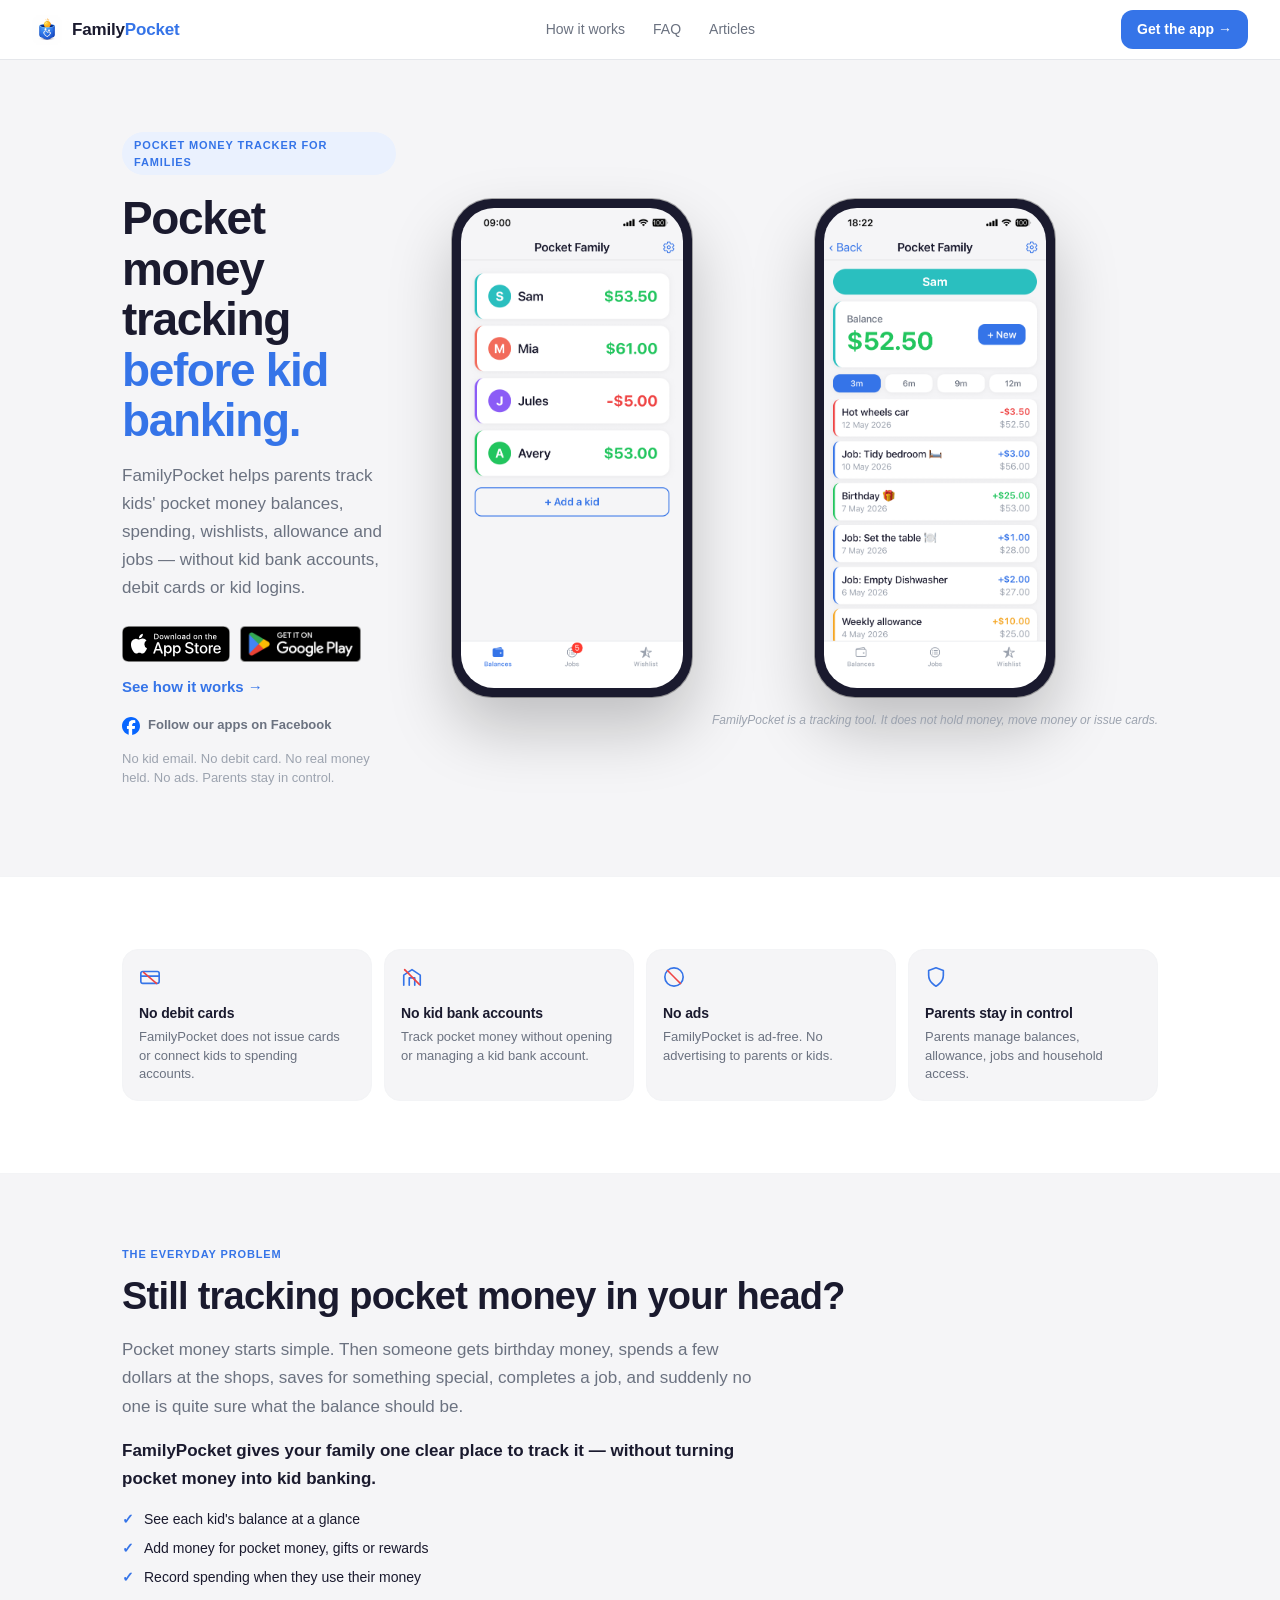
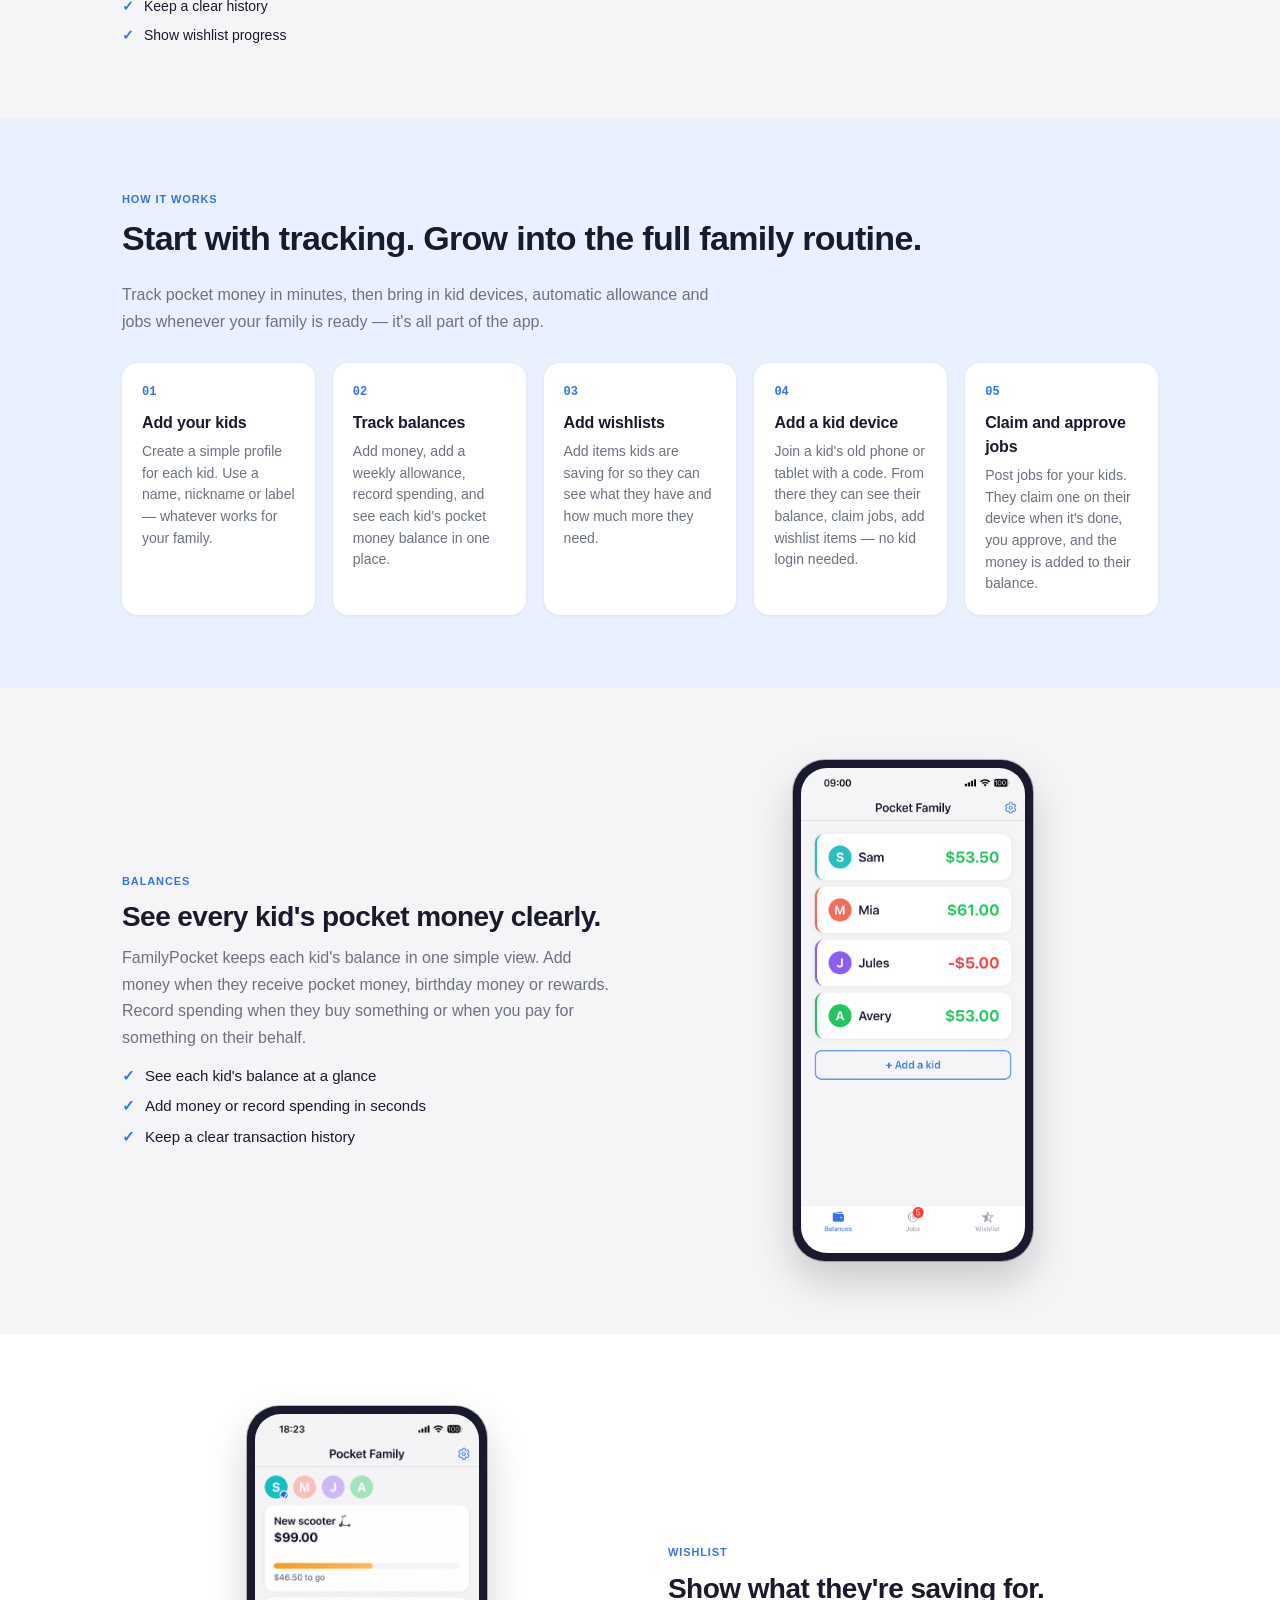
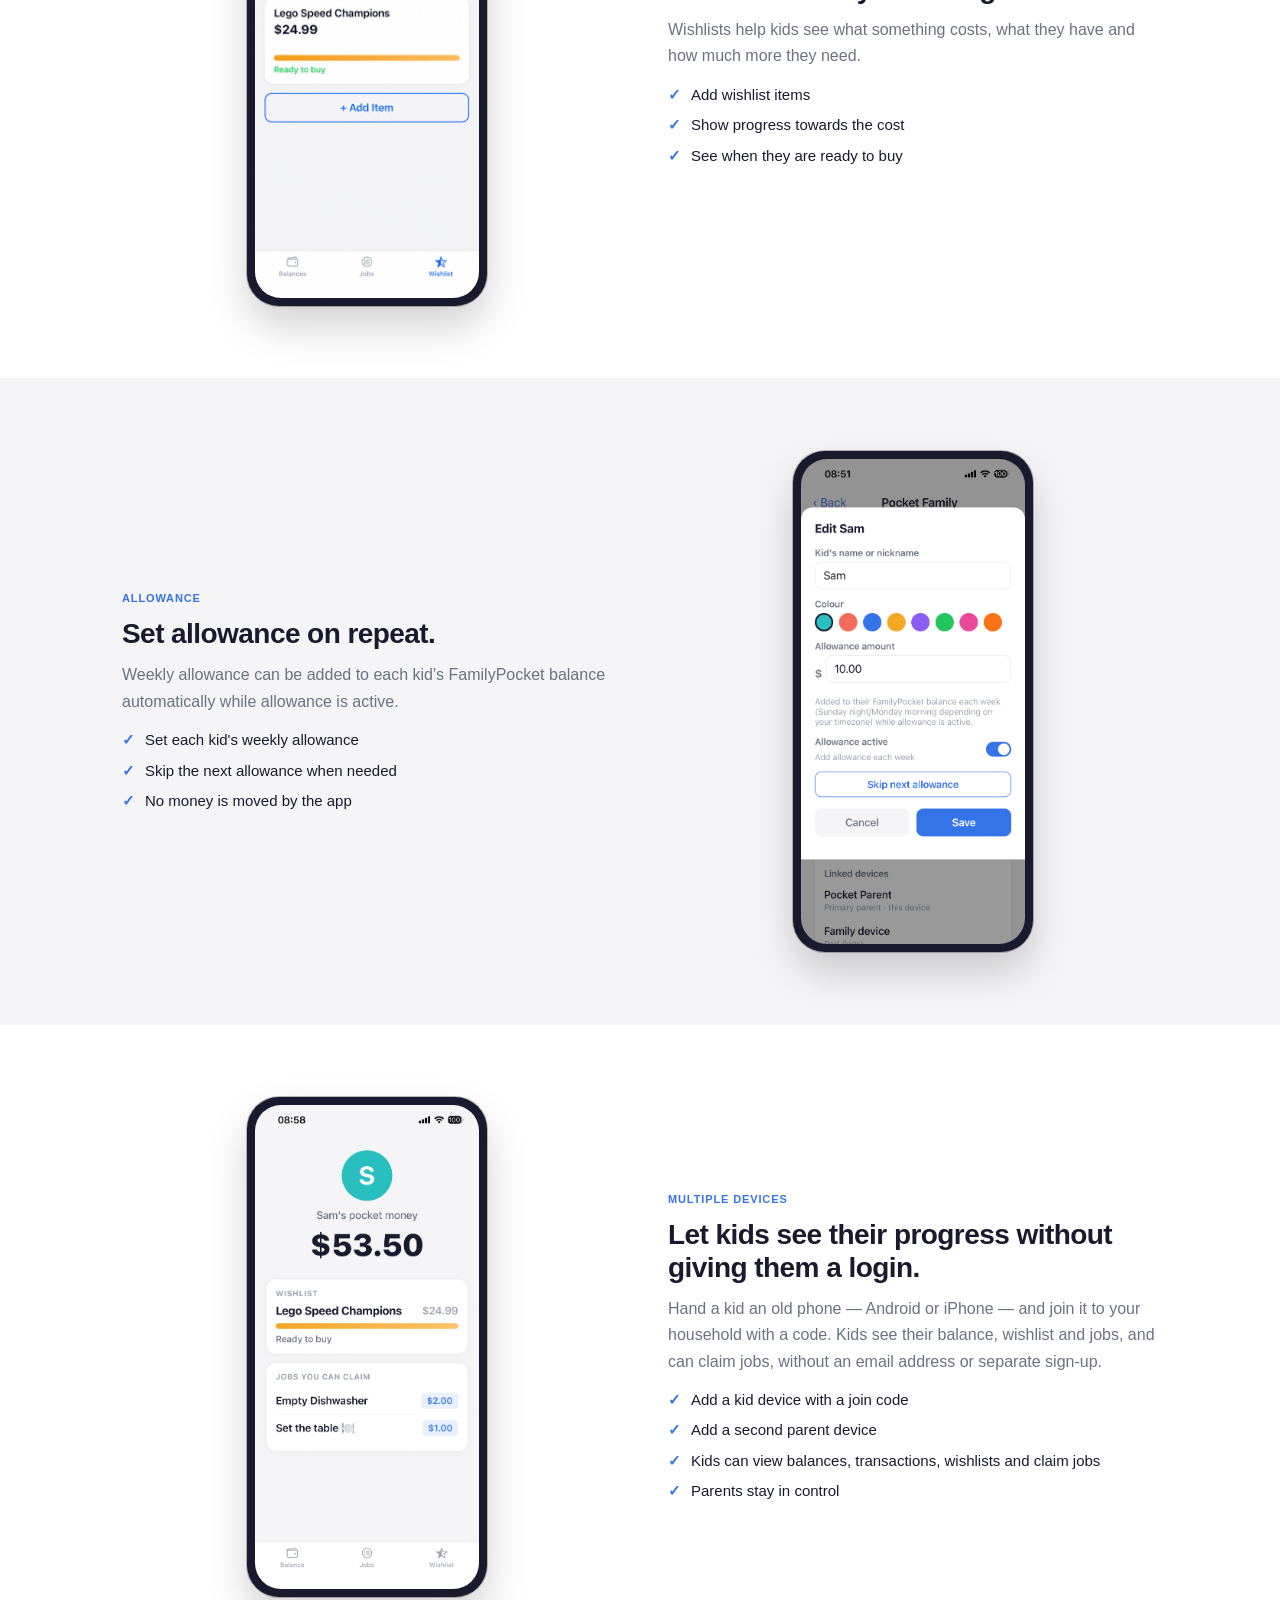
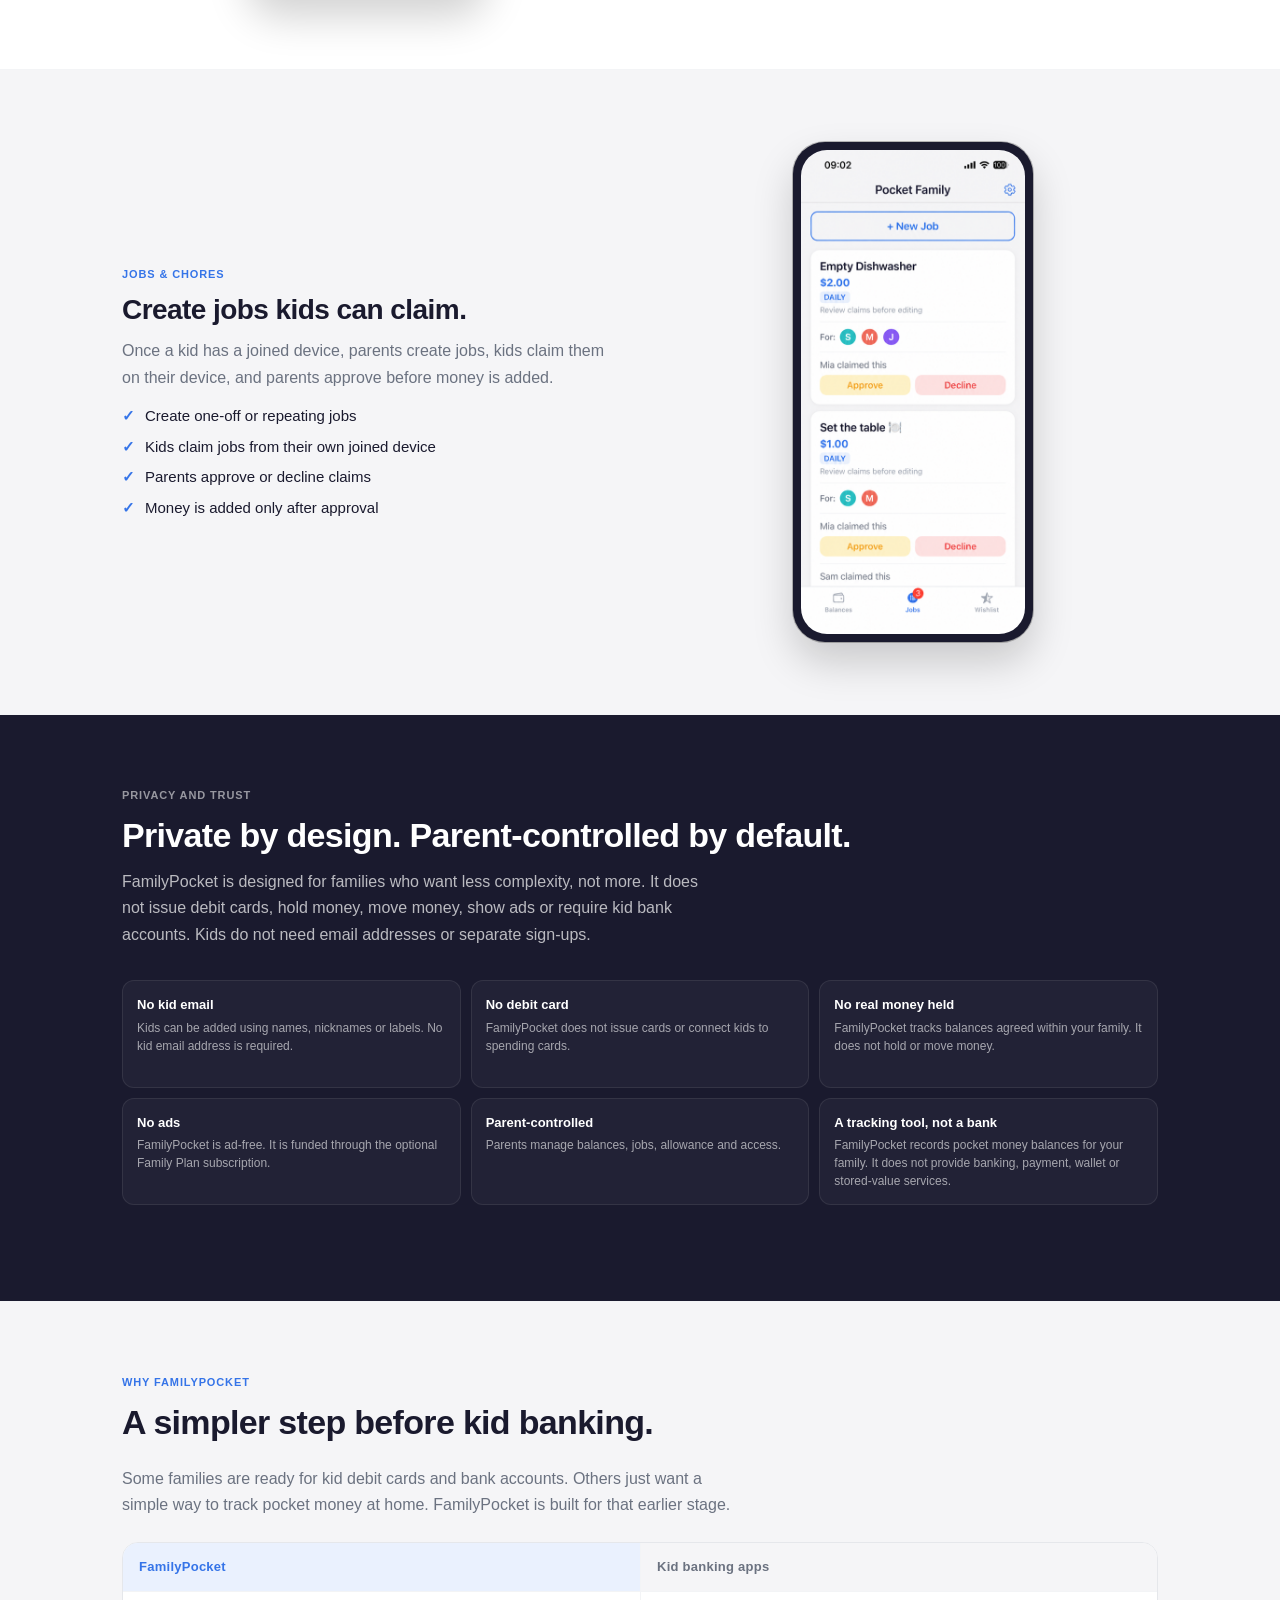
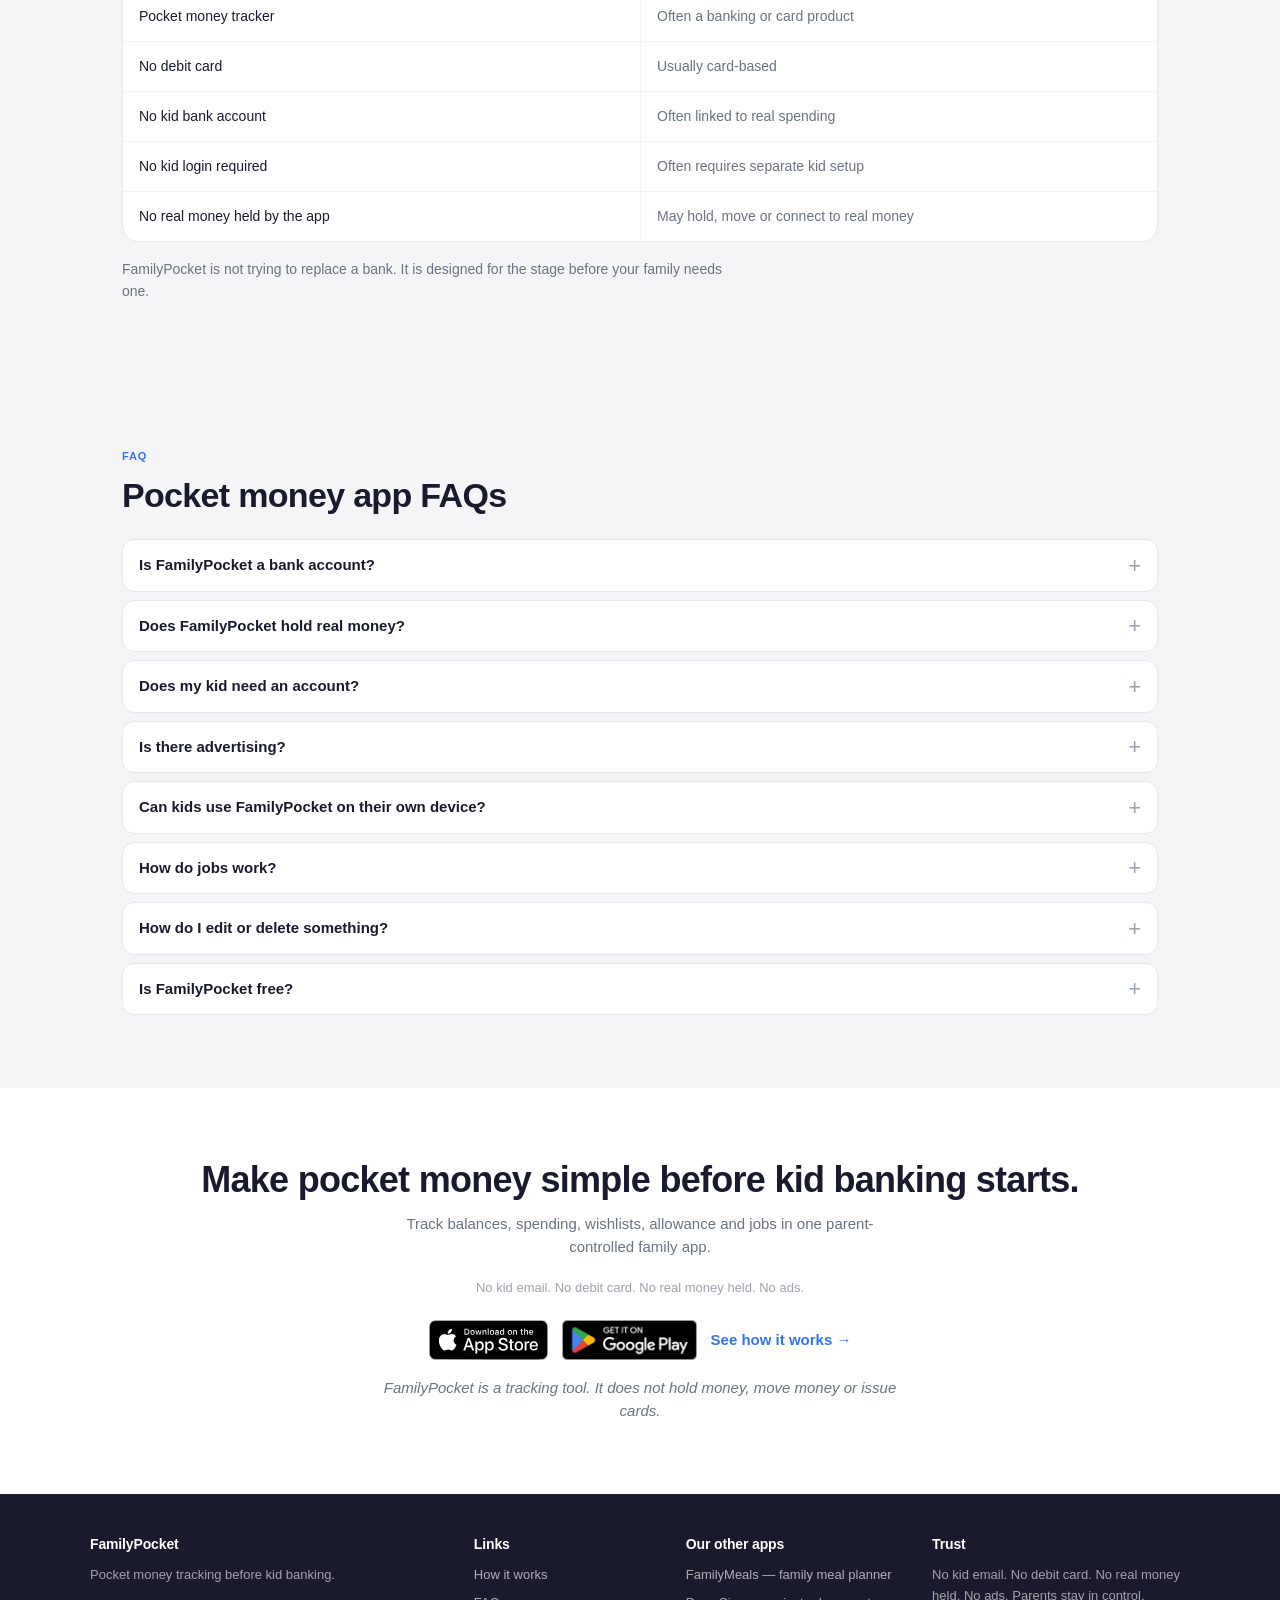
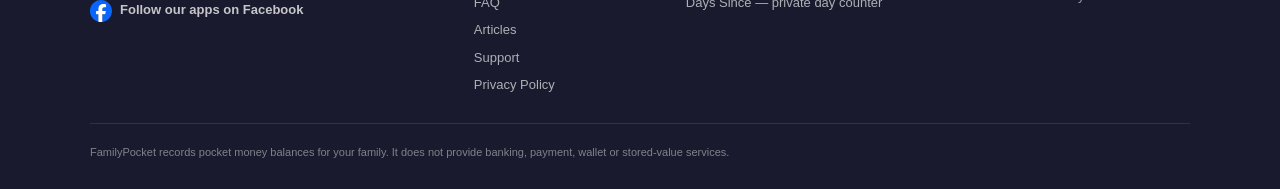
==== commit 4e68229c: "Add swipe action FAQ" ====
--- a/index.html
+++ b/index.html
@@ -88,6 +88,11 @@
           },
           {
             "@type": "Question",
+            "name": "How do I edit or delete something?",
+            "acceptedAnswer": { "@type": "Answer", "text": "Swipe left on a card to reveal its actions, then tap Edit or Delete. This works for jobs, wishlist items on parent and kid devices, and selected cards in Settings: the family name and your name can be edited, while kids can be edited or deleted. If a job has a claim waiting for review, approve or decline the claim first. You’ll still be asked to confirm before anything is deleted." }
+          },
+          {
+            "@type": "Question",
             "name": "Is FamilyPocket free?",
             "acceptedAnswer": { "@type": "Answer", "text": "Yes — FamilyPocket is free to use, including kid devices, allowance and jobs. An optional Family Plan keeps everything running without limits for busy households." }
           }
@@ -765,6 +770,11 @@
         <p>Parents create jobs in the app. Once a kid has joined their own device with a code, they can claim a job when it's done — and money is only added after a parent approves. Jobs can be one-off or repeating, and you choose which kids can claim each one.</p>
       </details>
       <details>
+        <summary>How do I edit or delete something?</summary>
+        <p>Swipe left on a card to reveal its actions, then tap Edit or Delete. This works for jobs, wishlist items on parent and kid devices, and selected cards in Settings: the family name and your name can be edited, while kids can be edited or deleted.</p>
+        <p>If a job has a claim waiting for review, approve or decline the claim first. You’ll still be asked to confirm before anything is deleted.</p>
+      </details>
+      <details>
         <summary>Is FamilyPocket free?</summary>
         <p>Yes — FamilyPocket is free to use, including kid devices, allowance and jobs. An optional Family Plan keeps everything running without limits for busy households.</p>
       </details>
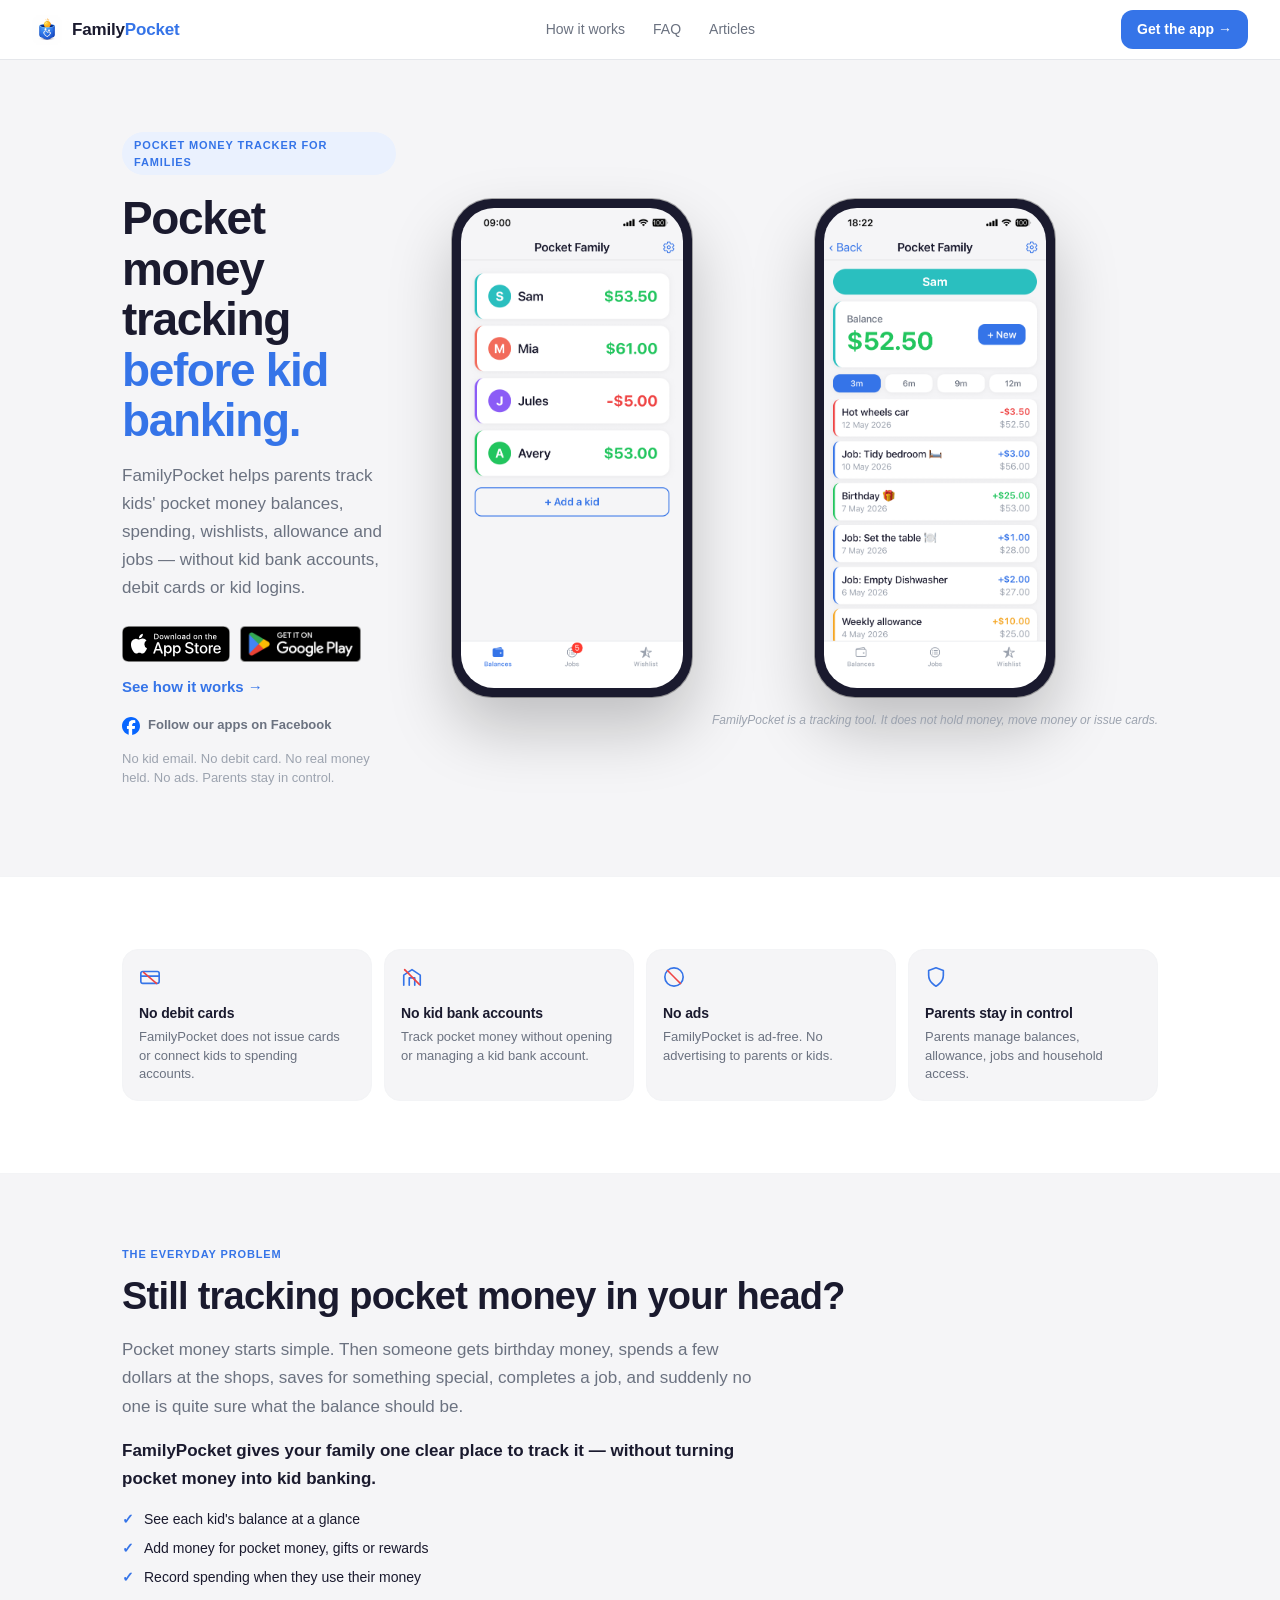
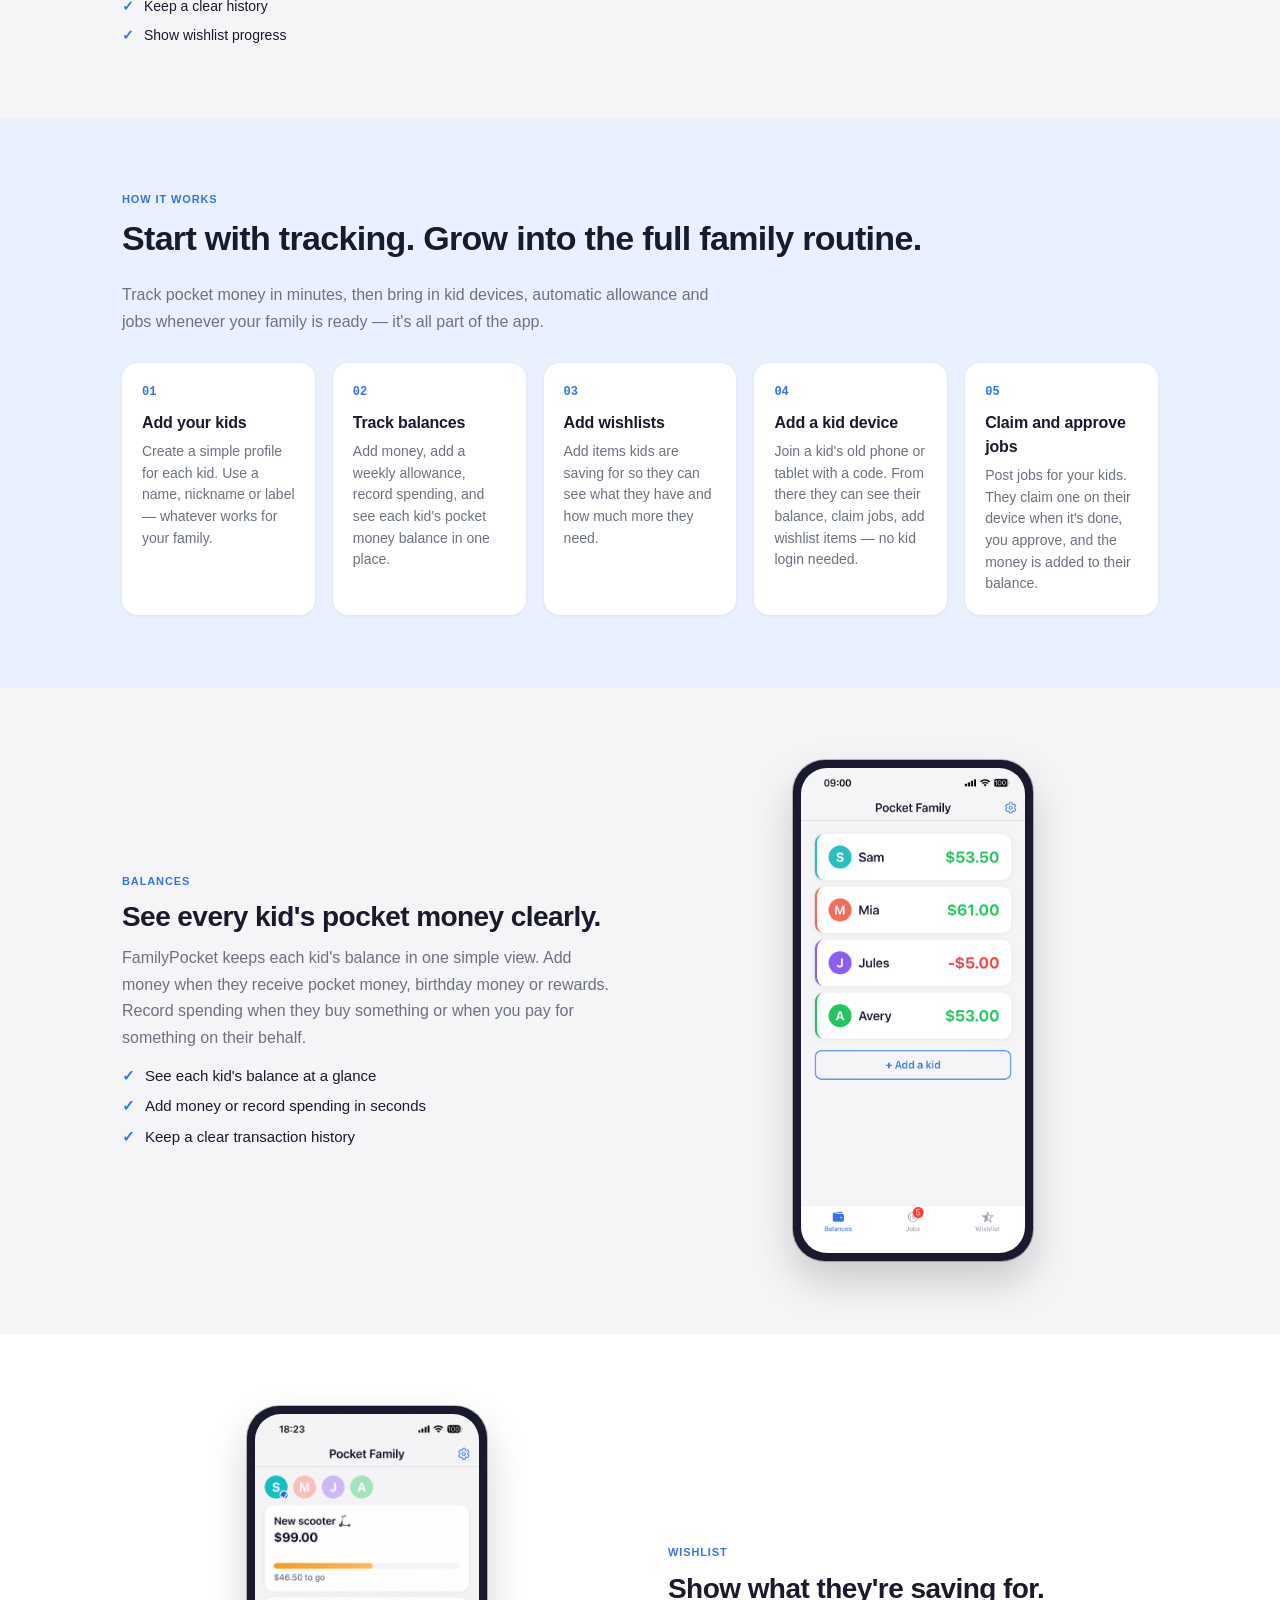
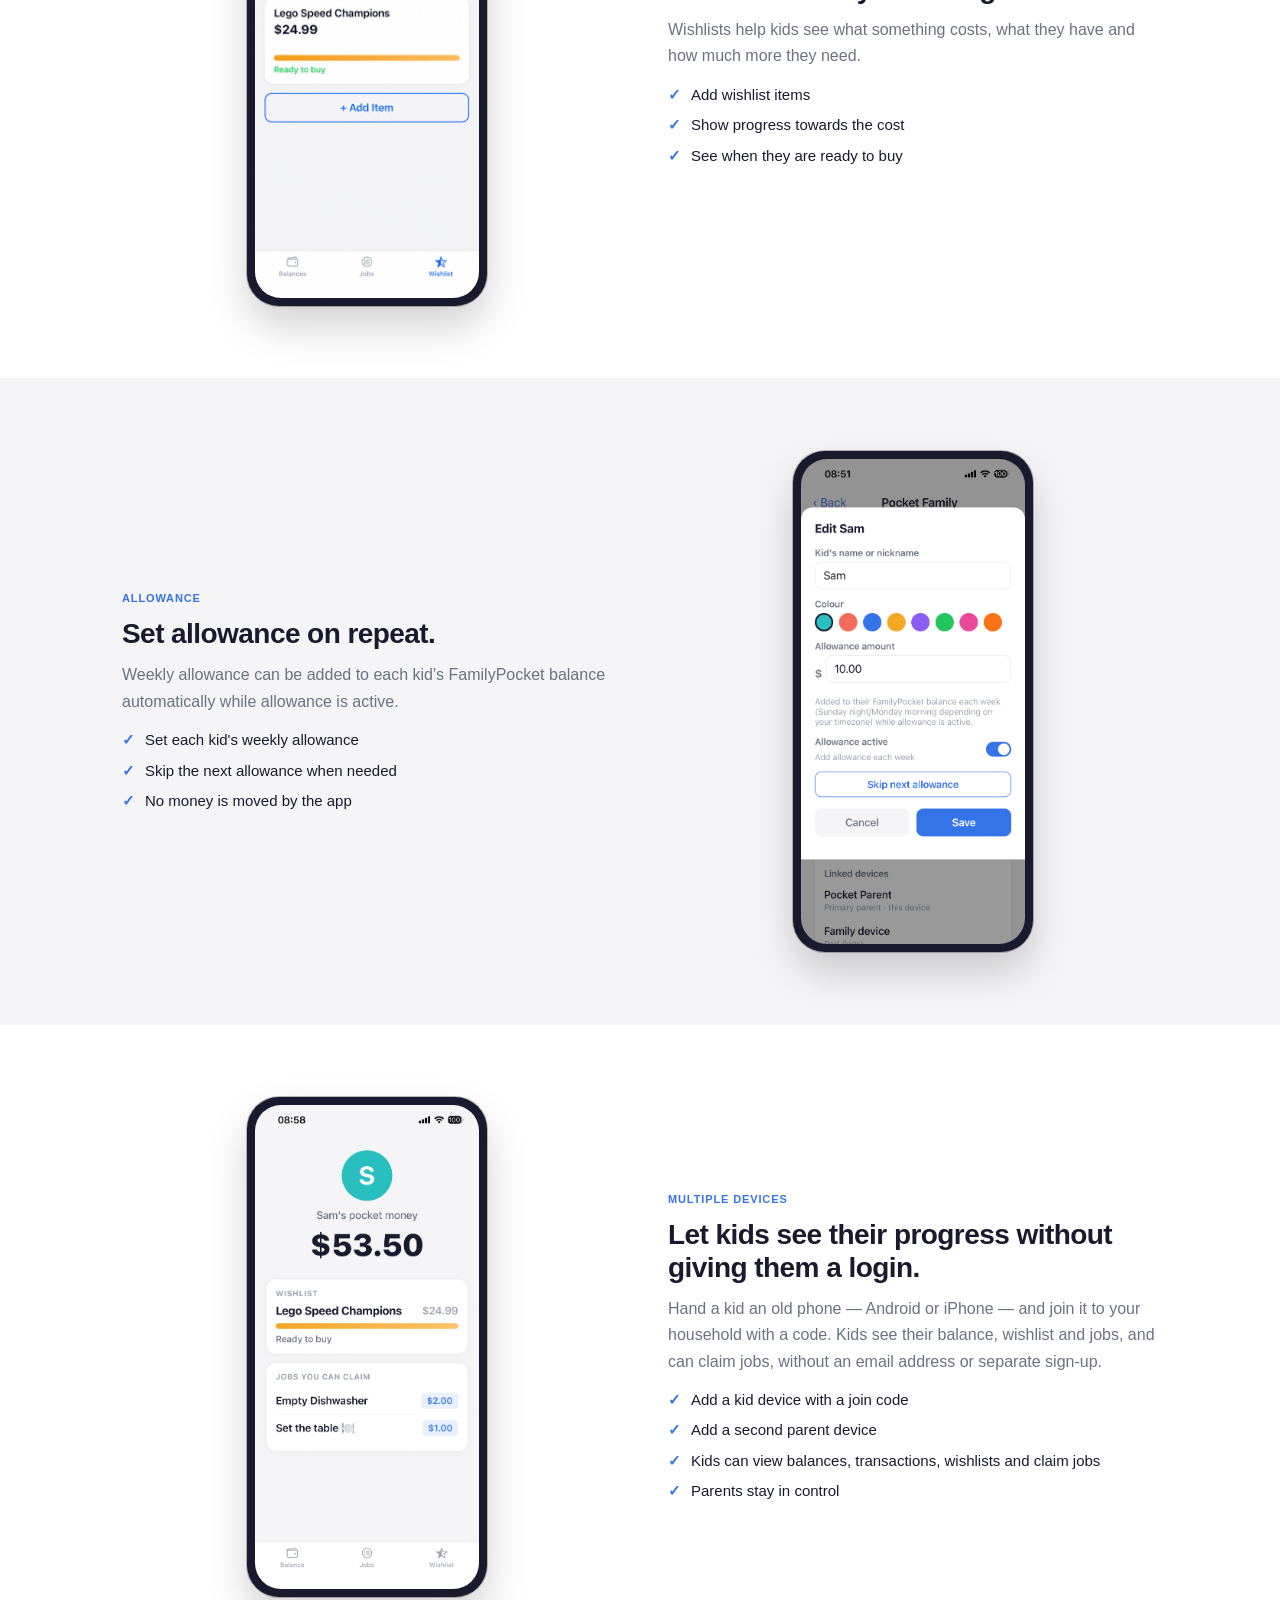
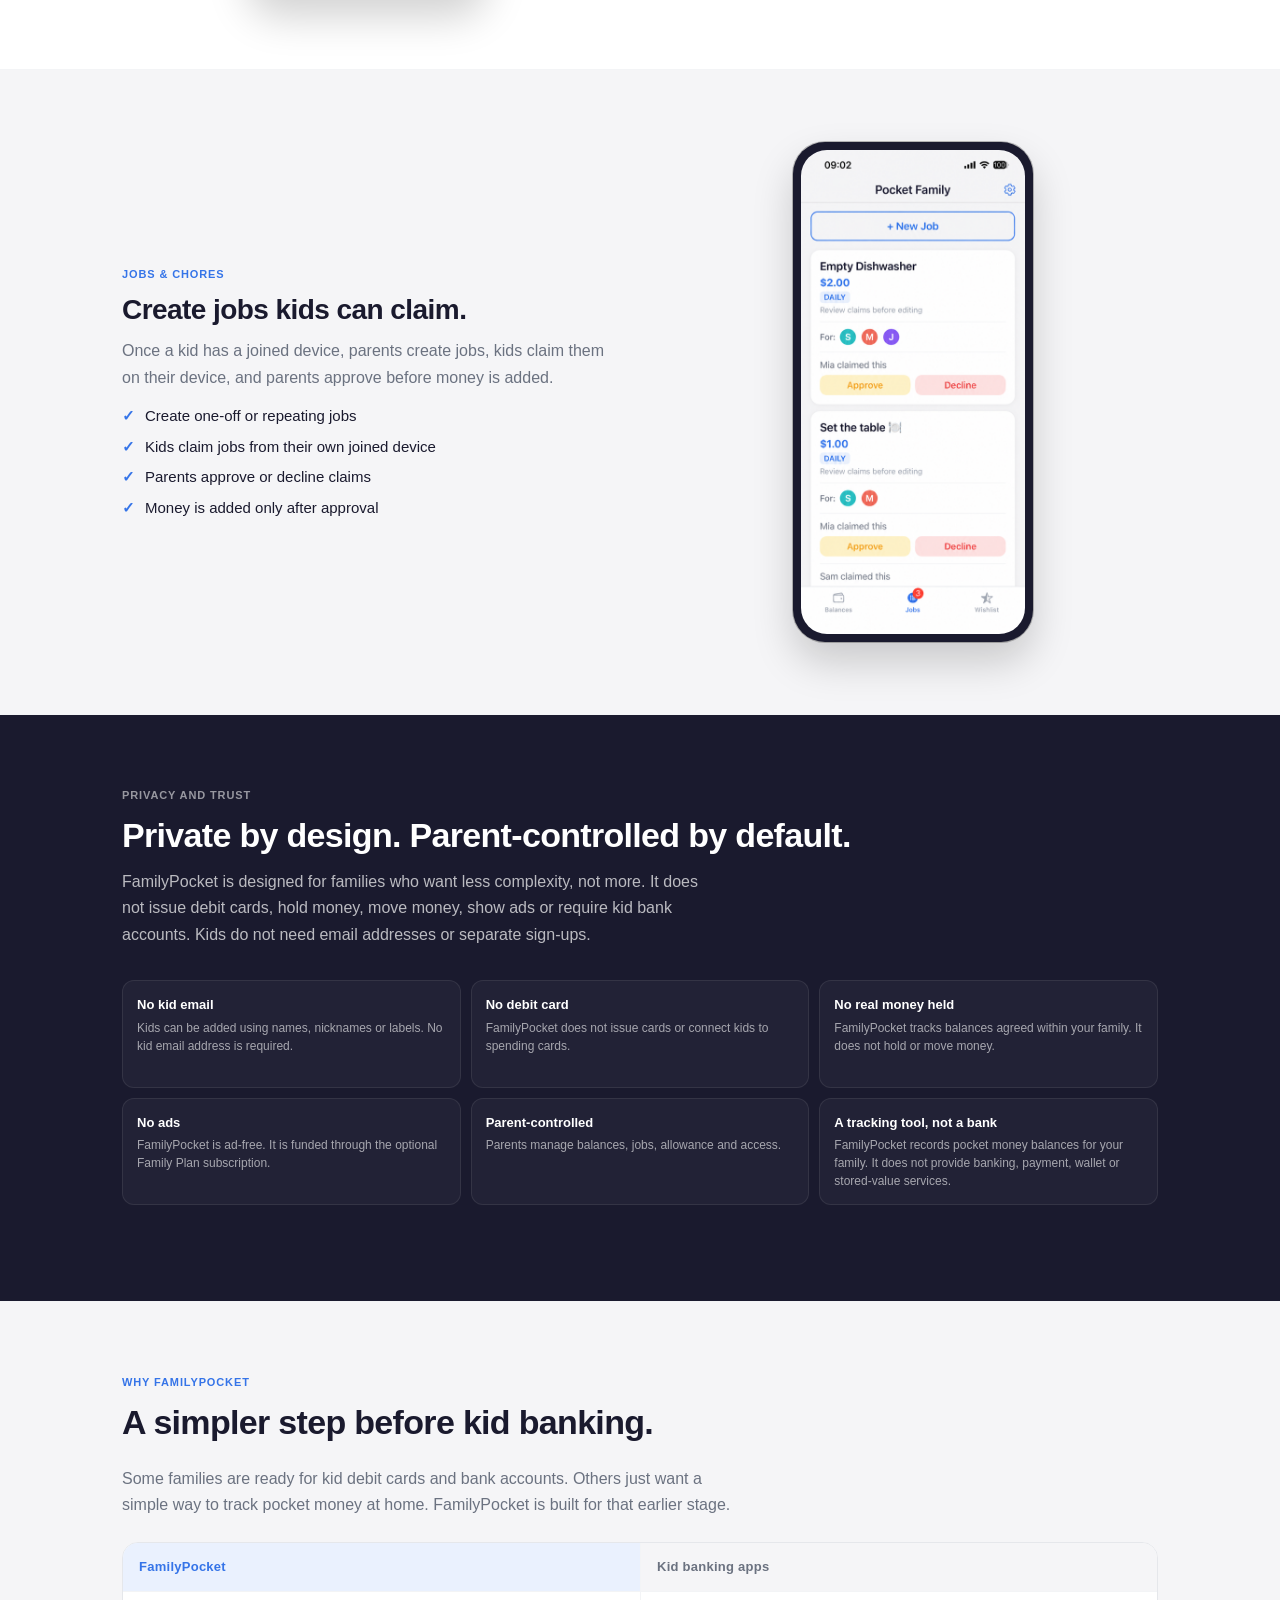
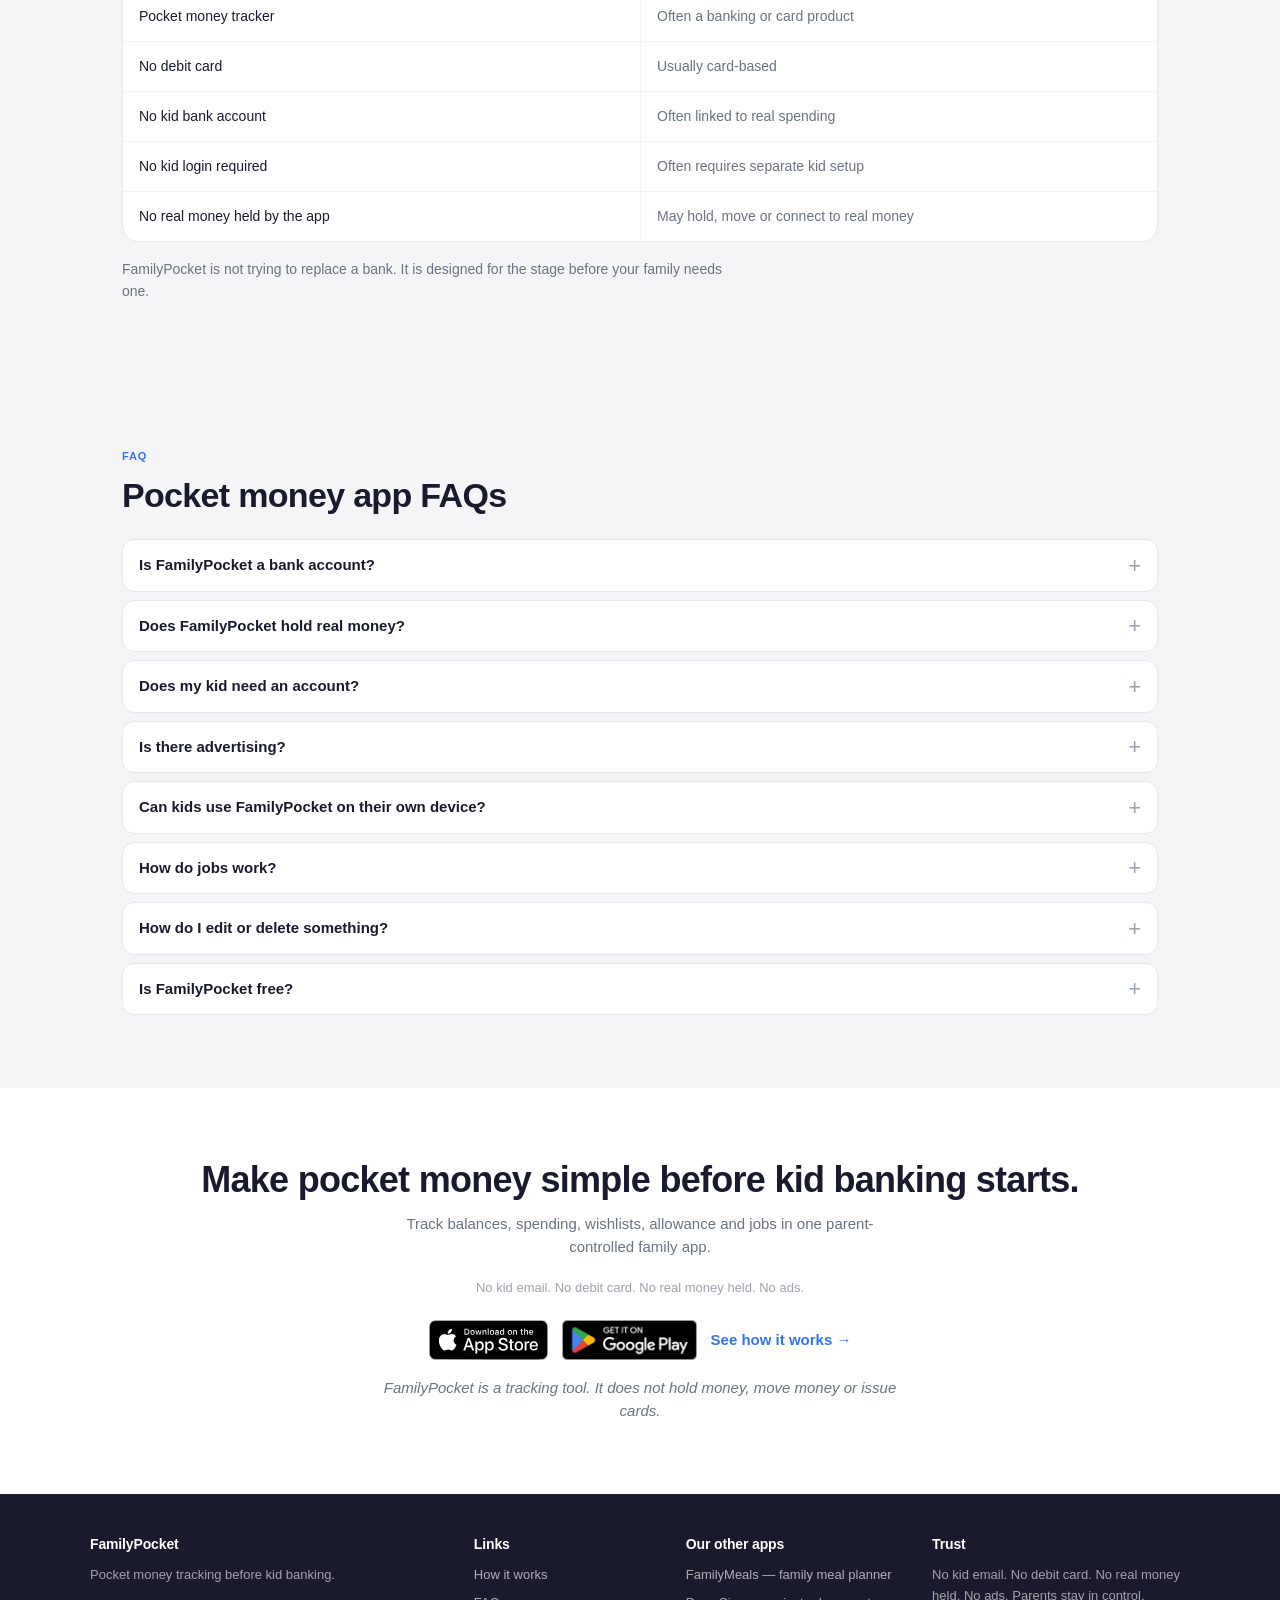
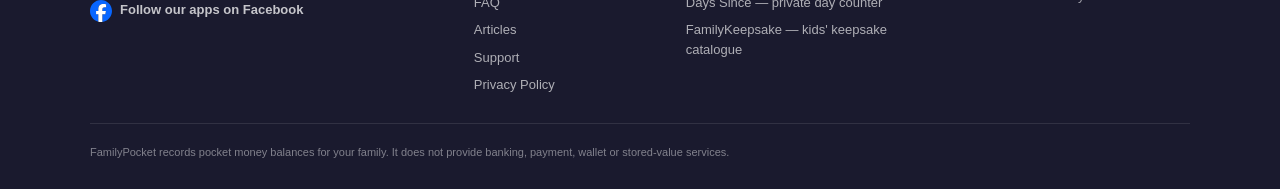
==== commit 0b860592: "Cross-link the family app websites" ====
--- a/index.html
+++ b/index.html
@@ -831,6 +831,7 @@
       <ul>
         <li><a href="https://www.familymeals.co.nz/">FamilyMeals — family meal planner</a></li>
         <li><a href="https://www.dayssince.co.nz/">Days Since — private day counter</a></li>
+        <li><a href="https://www.familykeepsake.app/">FamilyKeepsake — kids' keepsake catalogue</a></li>
       </ul>
     </div>
     <div class="footer-col">
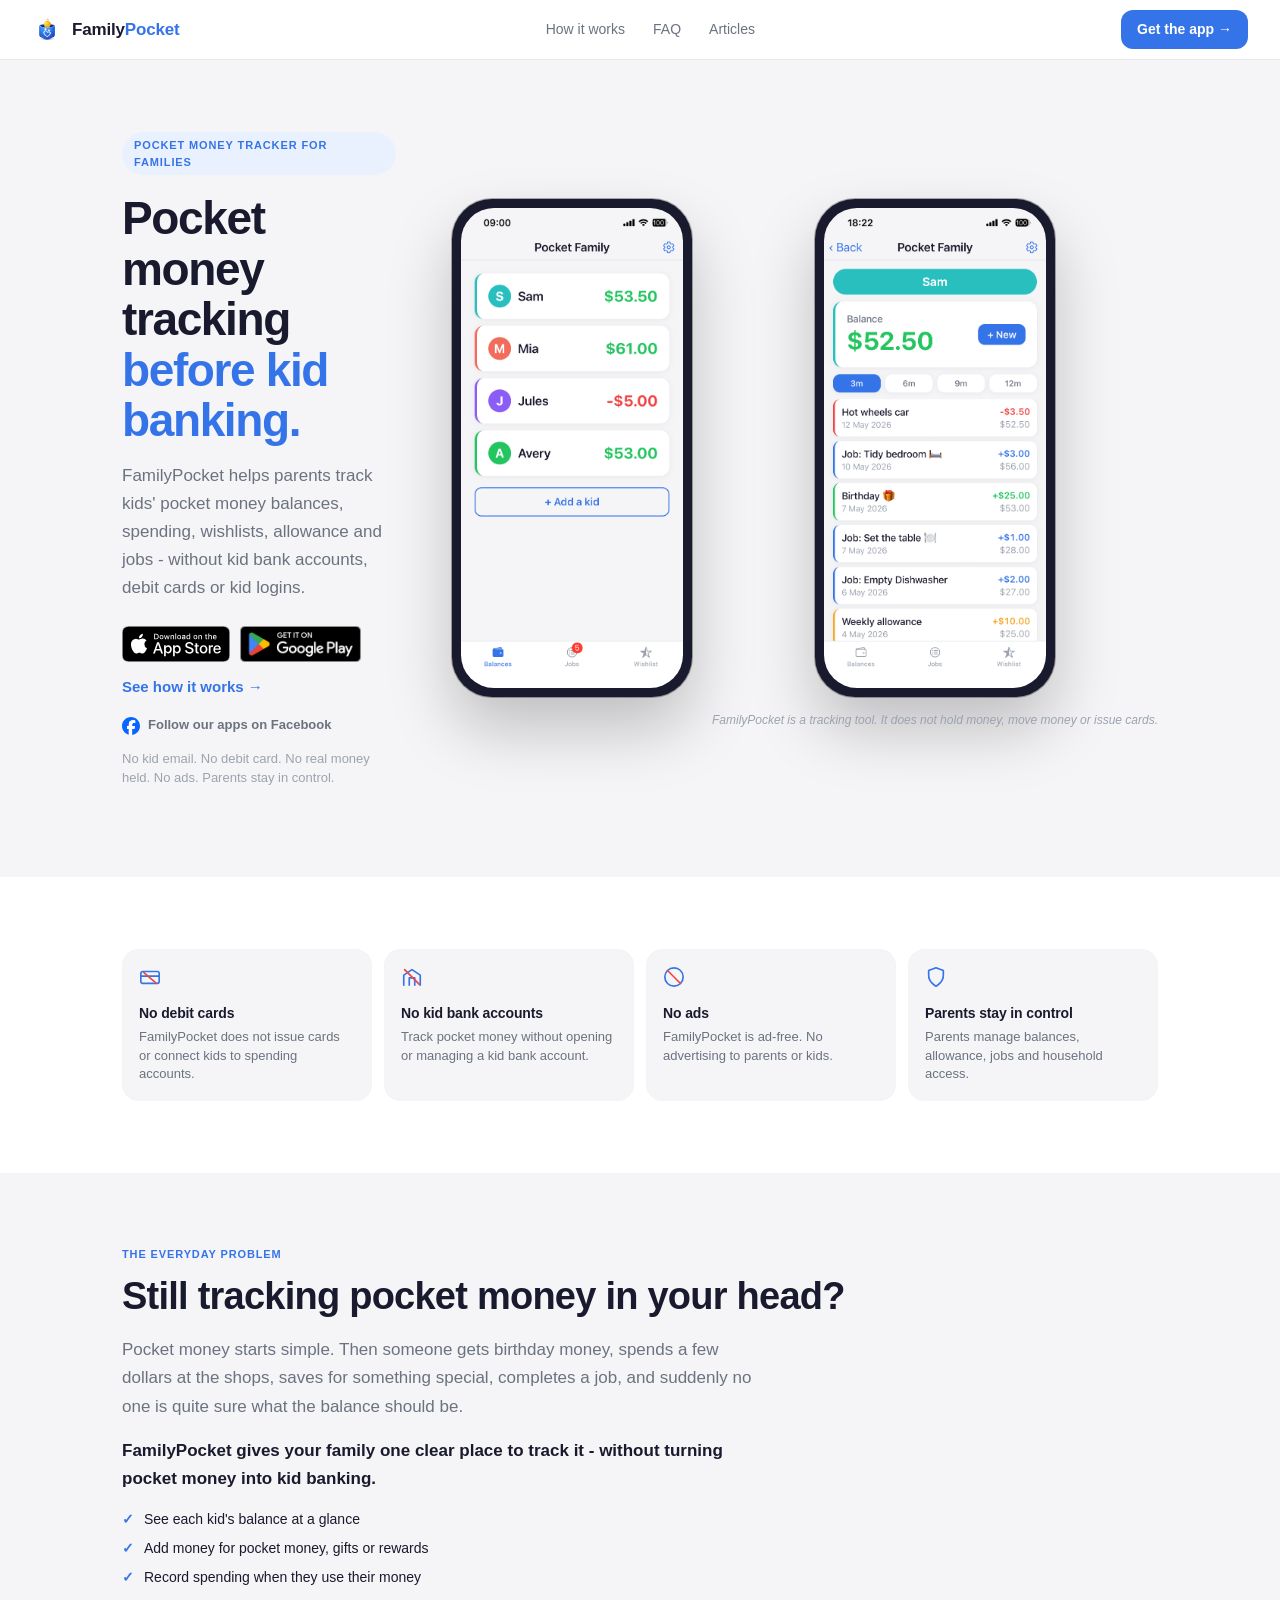
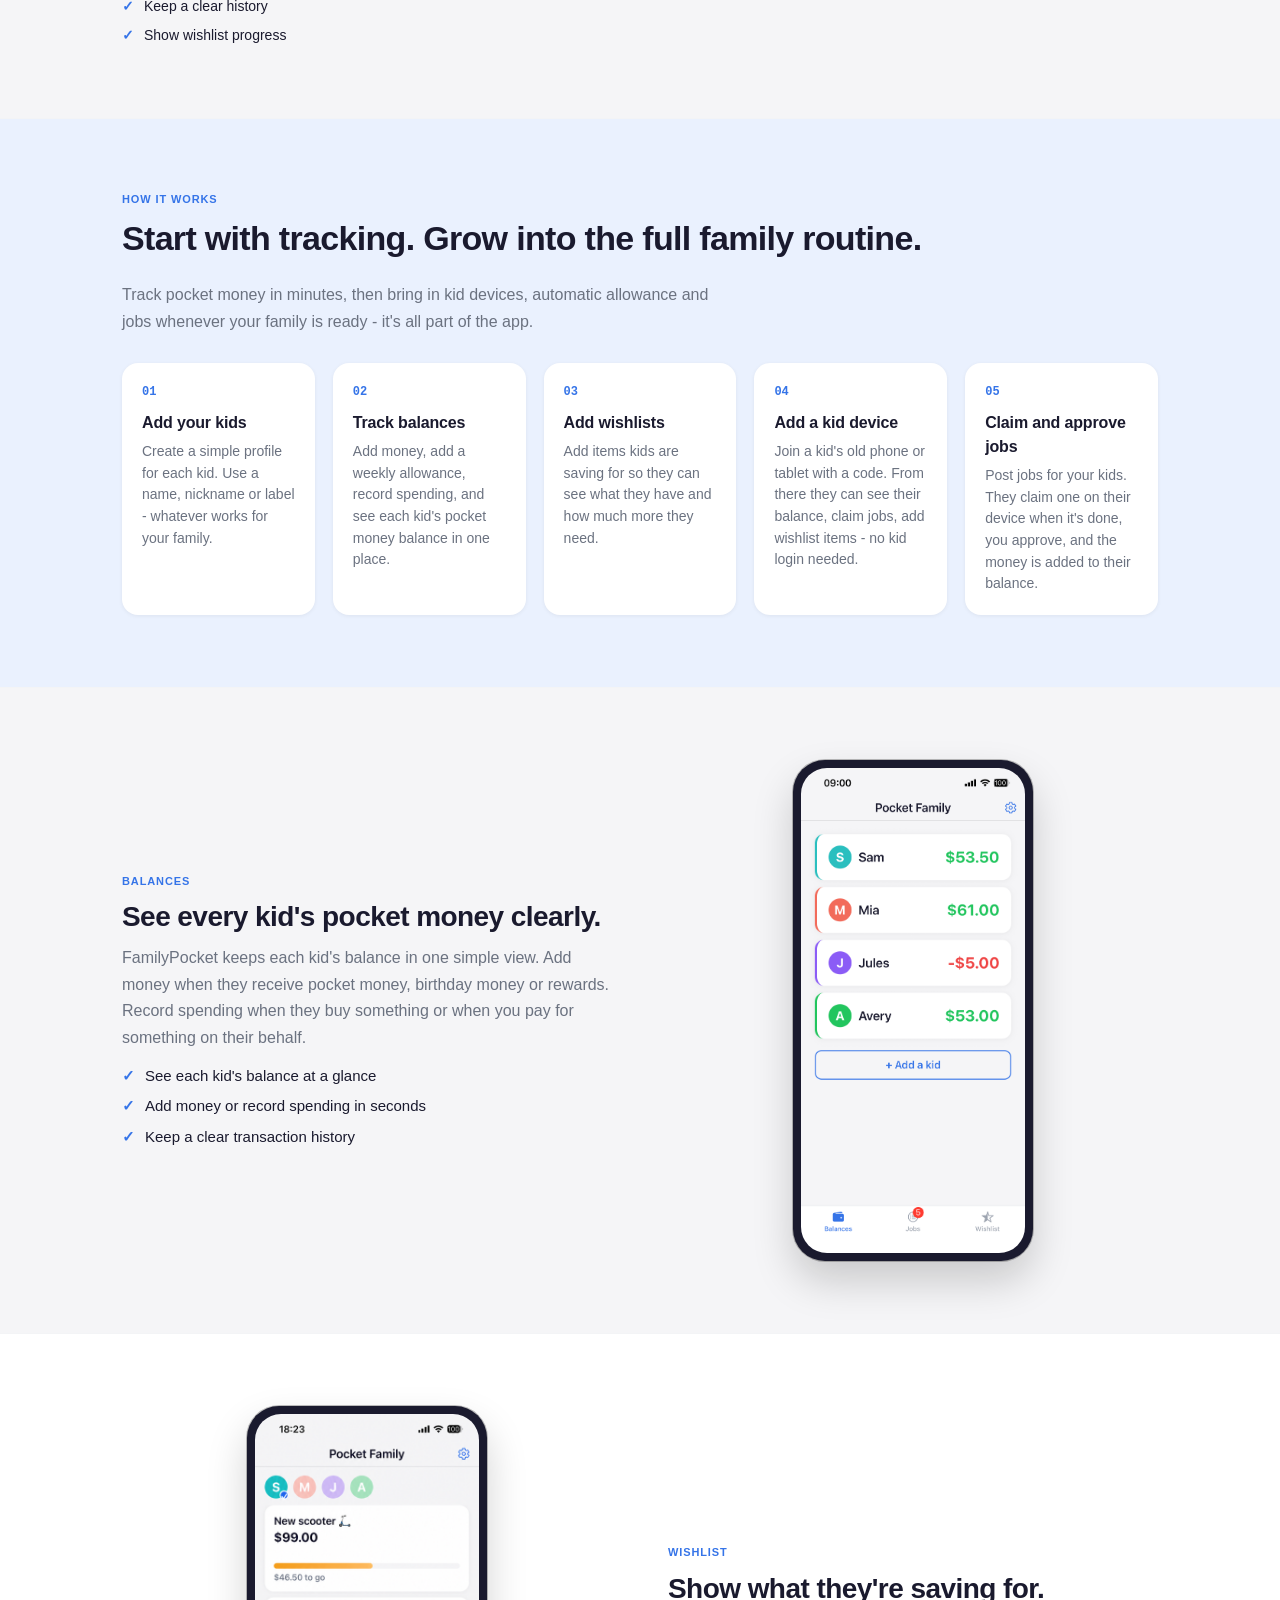
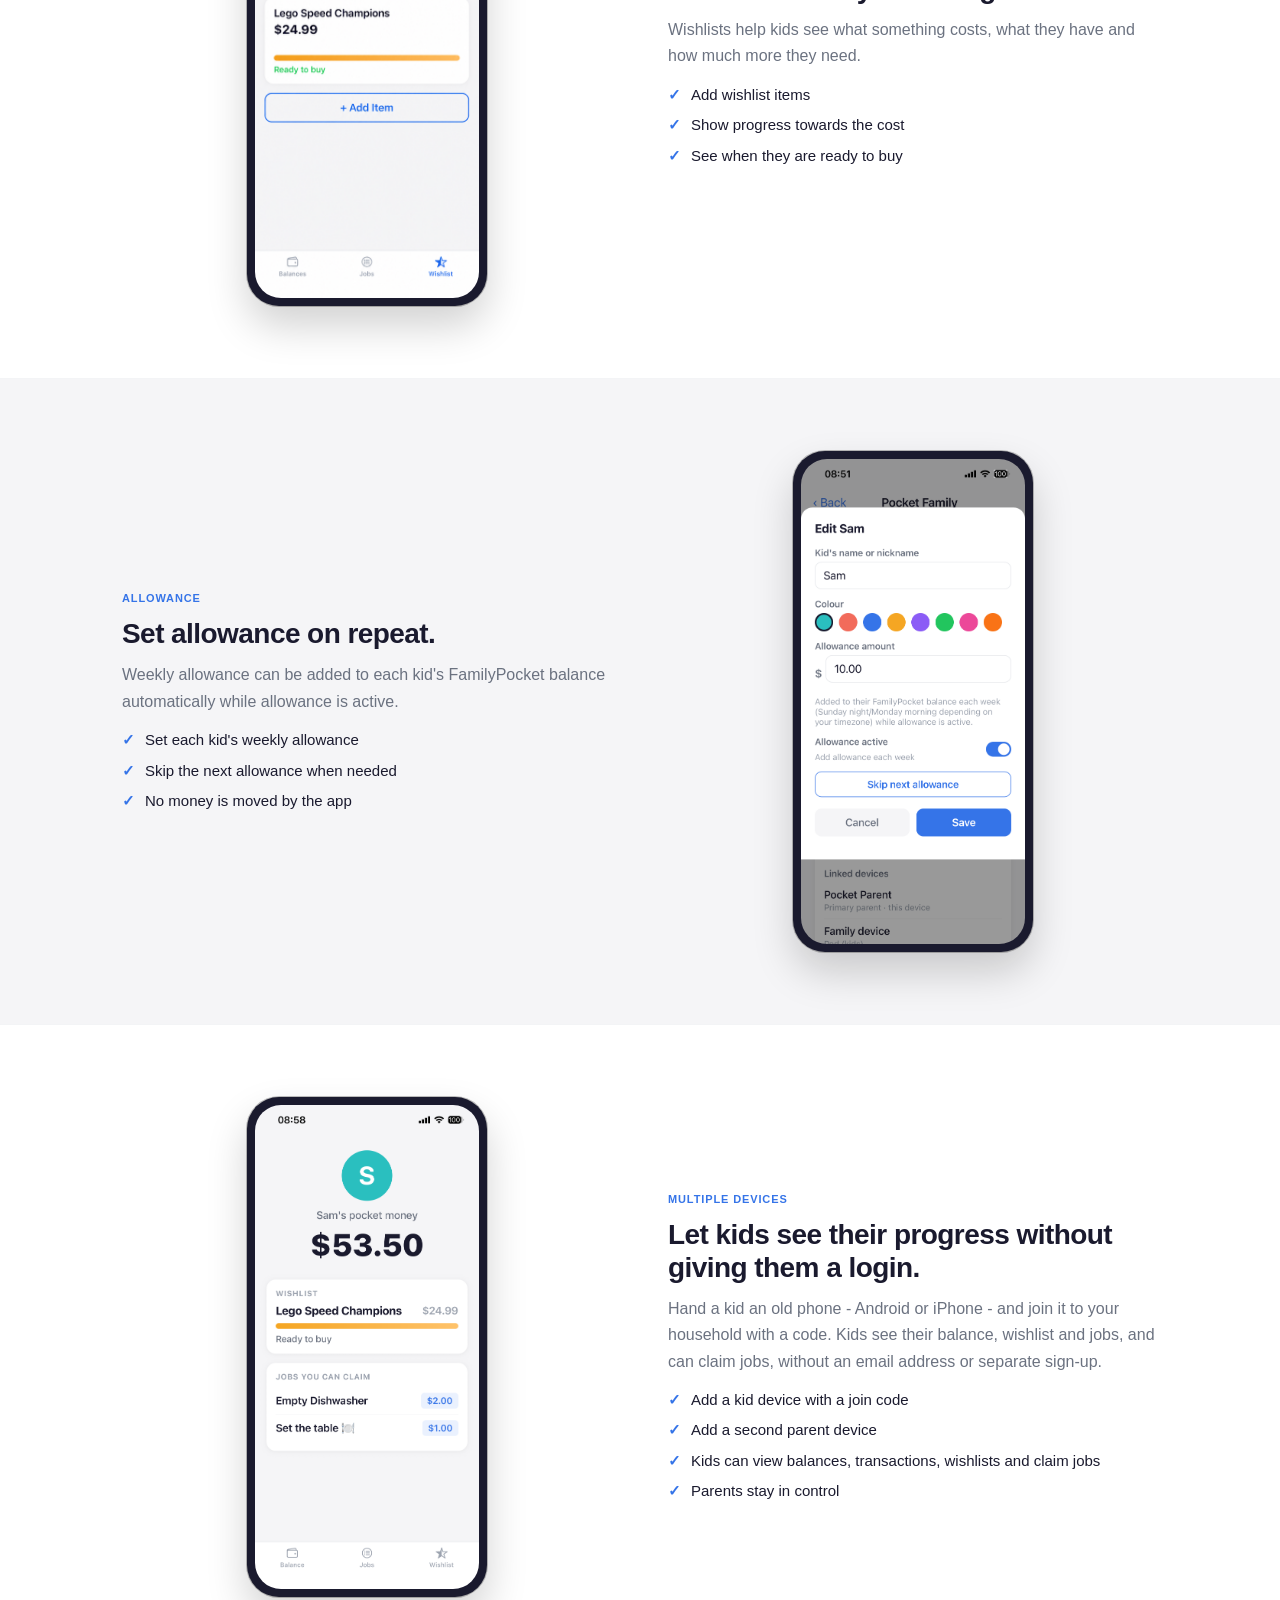
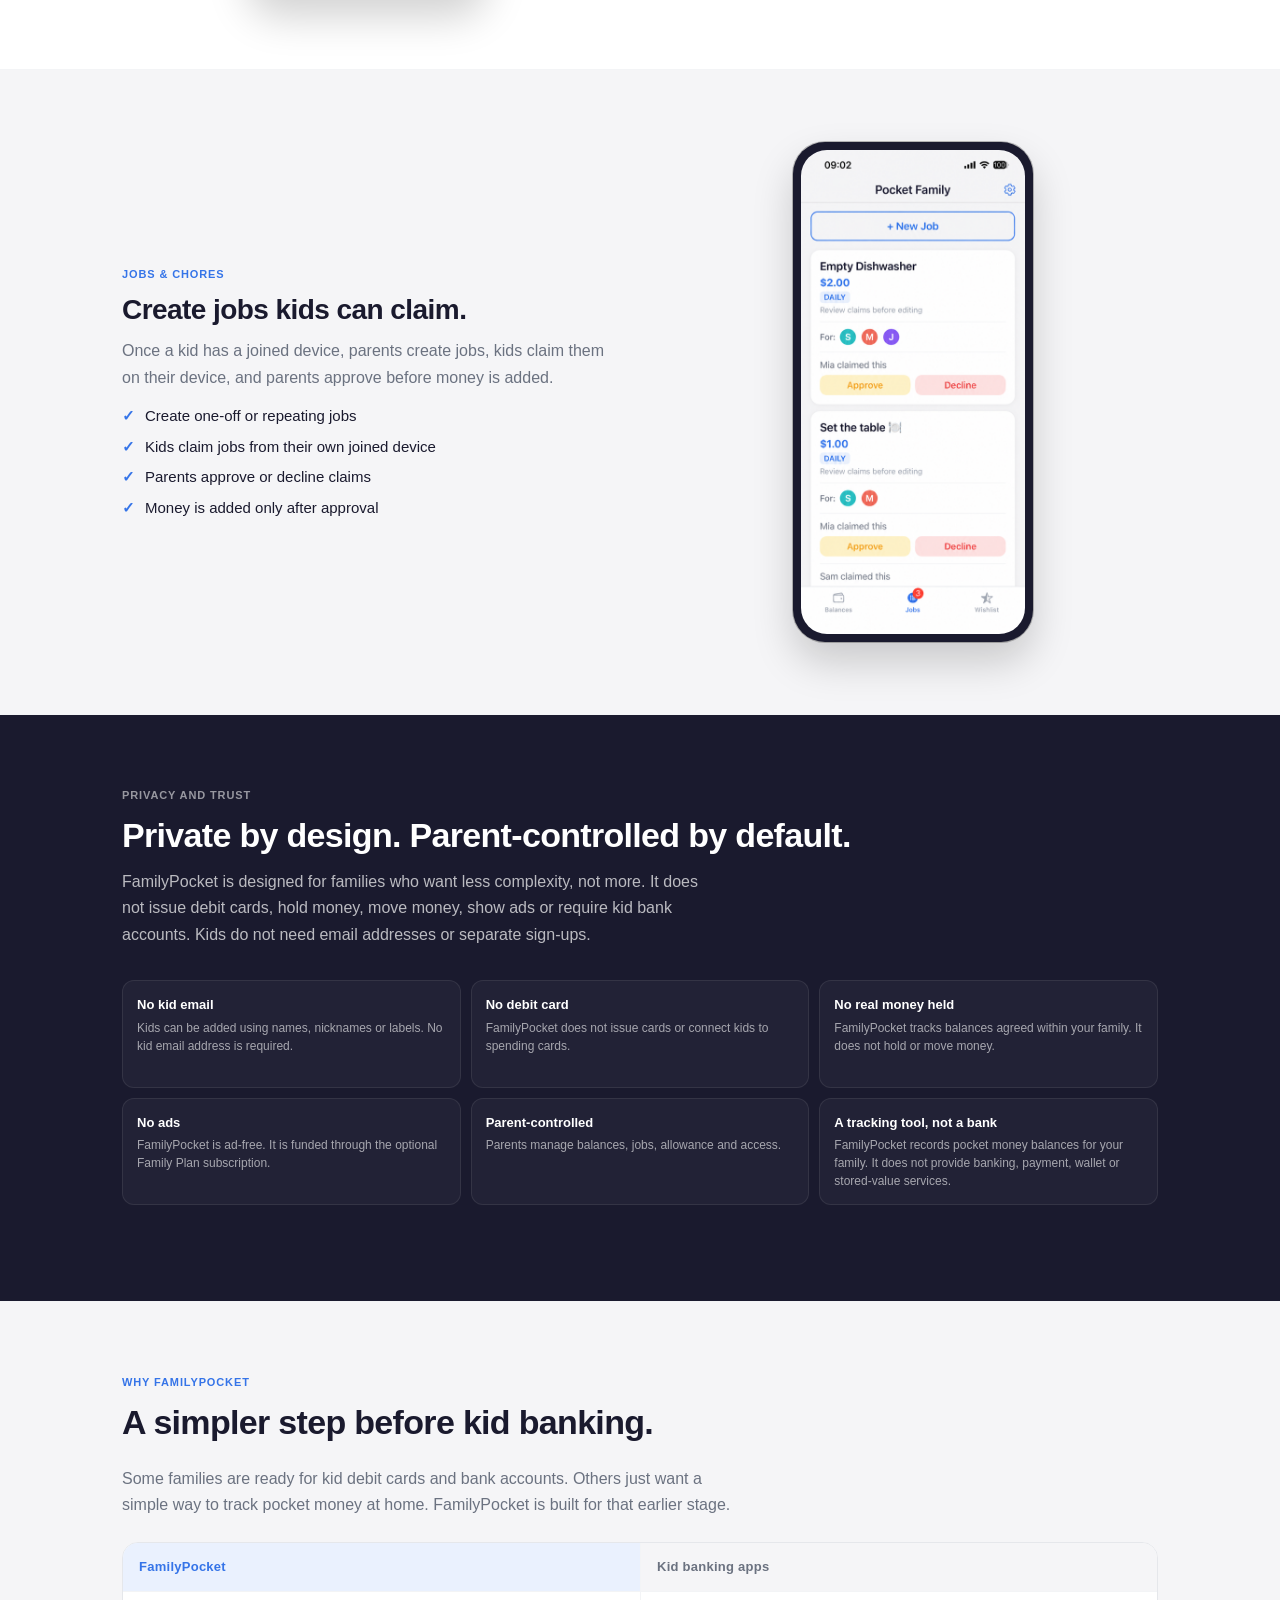
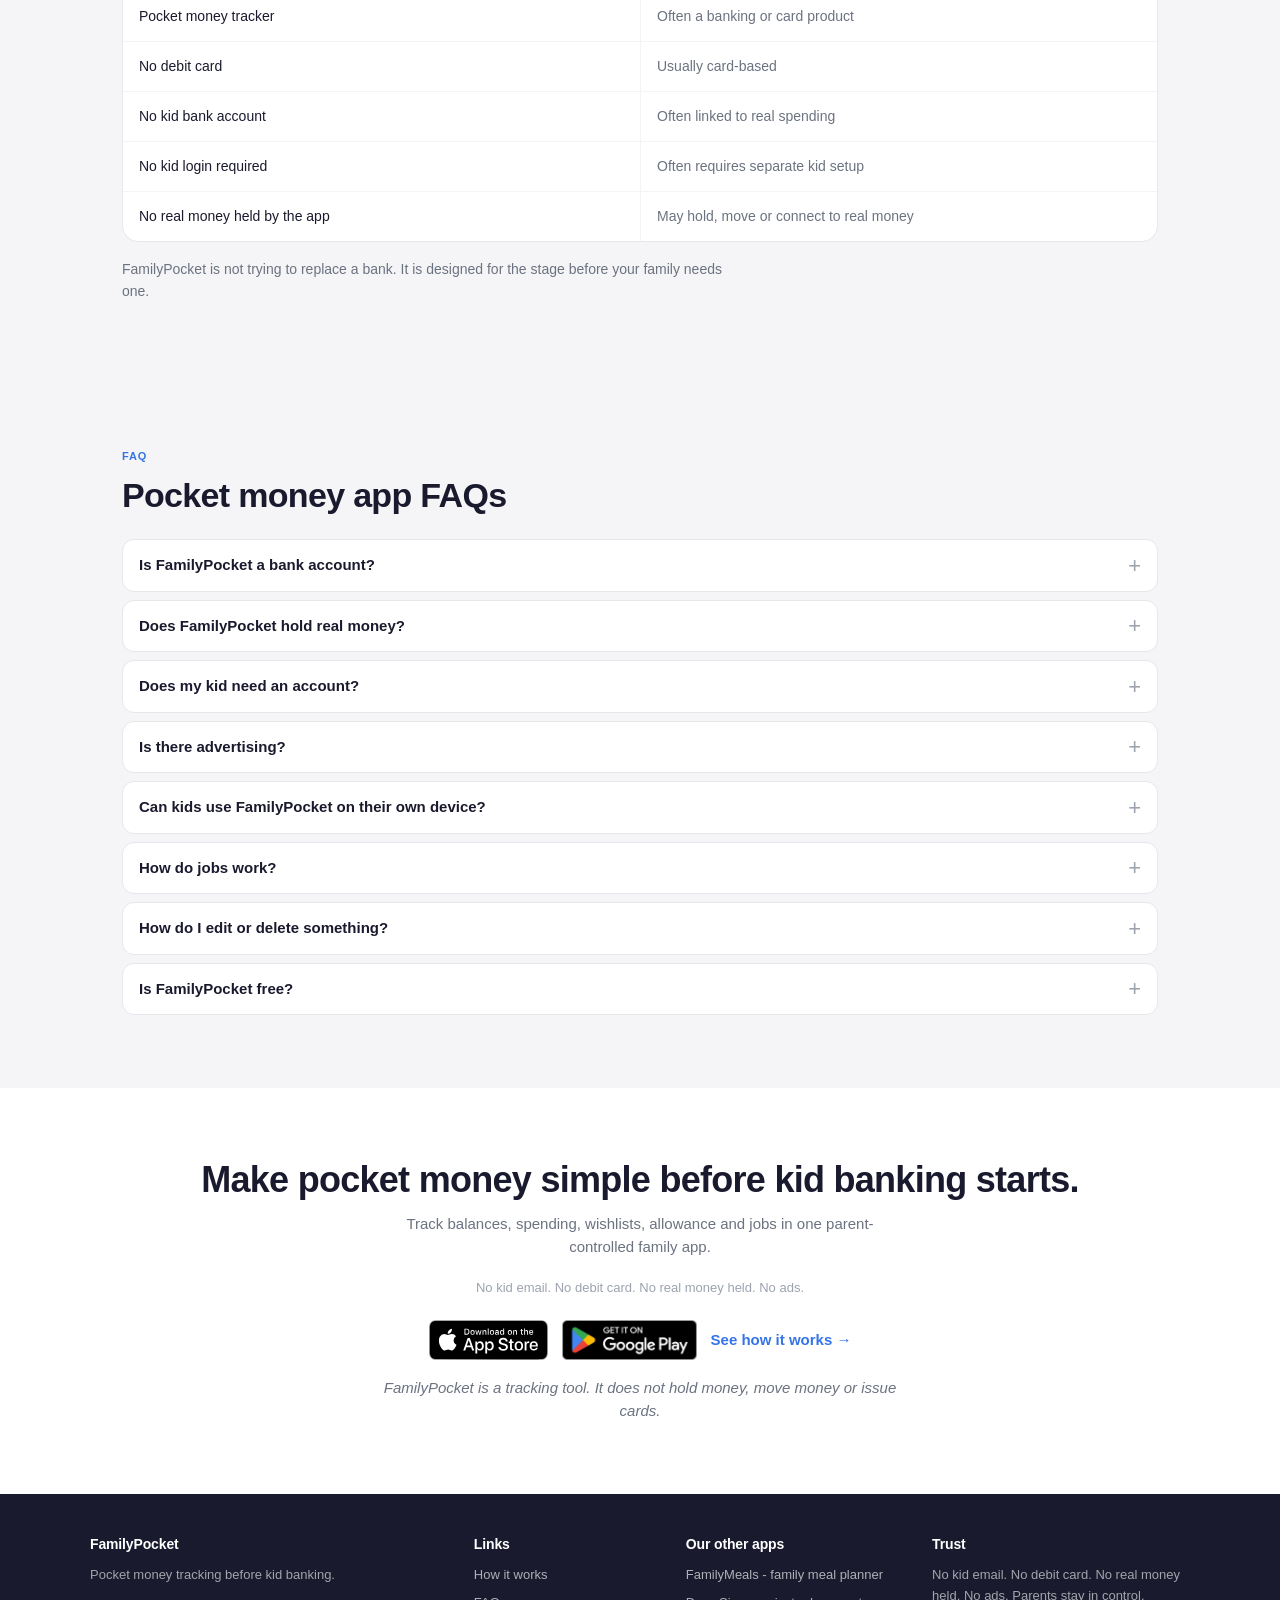
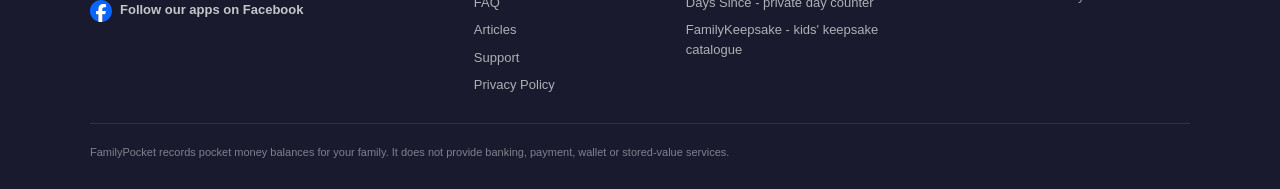
==== commit c36bab01: "Replace em dashes with standard hyphens" ====
--- a/index.html
+++ b/index.html
@@ -5,7 +5,7 @@
   <meta name="viewport" content="width=device-width, initial-scale=1.0" />
   <title>FamilyPocket | Pocket Money Tracker Before Kid Banking</title>
   <meta name="description" content="Track kids' pocket money balances, spending, wishlists, allowance and jobs. No kid bank accounts, debit cards, kid logins, real money held or ads." />
-  <meta property="og:title" content="FamilyPocket — Pocket money tracking before kid banking" />
+  <meta property="og:title" content="FamilyPocket - Pocket money tracking before kid banking" />
   <meta property="og:description" content="Track kids' pocket money balances, spending, wishlists, allowance and jobs. No kid bank accounts, debit cards or kid logins. Parents stay in control." />
   <meta property="og:type" content="website" />
   <meta property="og:image" content="https://www.familypocket.co.nz/app-icon.png" />
@@ -13,7 +13,7 @@
   <meta property="og:image:height" content="1024" />
   <meta property="og:url" content="https://www.familypocket.co.nz/" />
   <meta name="twitter:card" content="summary" />
-  <meta name="twitter:title" content="FamilyPocket — Pocket money tracking before kid banking" />
+  <meta name="twitter:title" content="FamilyPocket - Pocket money tracking before kid banking" />
   <meta name="twitter:description" content="Track kids' pocket money balances, spending, wishlists, allowance and jobs. No kid bank accounts, debit cards or kid logins." />
   <meta name="twitter:image" content="https://www.familypocket.co.nz/app-icon.png" />
   <link rel="icon" href="app-icon-small.png" />
@@ -79,12 +79,12 @@
           {
             "@type": "Question",
             "name": "Can kids use FamilyPocket on their own device?",
-            "acceptedAnswer": { "@type": "Answer", "text": "Yes. Hand a kid any spare phone — Android or iPhone — and join it to your household with a code. No kid email or sign-up is needed." }
+            "acceptedAnswer": { "@type": "Answer", "text": "Yes. Hand a kid any spare phone - Android or iPhone - and join it to your household with a code. No kid email or sign-up is needed." }
           },
           {
             "@type": "Question",
             "name": "How do jobs work?",
-            "acceptedAnswer": { "@type": "Answer", "text": "Parents create jobs in the app. Once a kid has joined their own device with a code, they can claim a job when it's done — and money is only added after a parent approves. Jobs can be one-off or repeating, and you choose which kids can claim each one." }
+            "acceptedAnswer": { "@type": "Answer", "text": "Parents create jobs in the app. Once a kid has joined their own device with a code, they can claim a job when it's done - and money is only added after a parent approves. Jobs can be one-off or repeating, and you choose which kids can claim each one." }
           },
           {
             "@type": "Question",
@@ -94,7 +94,7 @@
           {
             "@type": "Question",
             "name": "Is FamilyPocket free?",
-            "acceptedAnswer": { "@type": "Answer", "text": "Yes — FamilyPocket is free to use, including kid devices, allowance and jobs. An optional Family Plan keeps everything running without limits for busy households." }
+            "acceptedAnswer": { "@type": "Answer", "text": "Yes - FamilyPocket is free to use, including kid devices, allowance and jobs. An optional Family Plan keeps everything running without limits for busy households." }
           }
         ]
       }
@@ -412,7 +412,7 @@
   <div>
     <div class="hero-tag">Pocket money tracker for families</div>
     <h1>Pocket money tracking <em>before kid banking.</em></h1>
-    <p>FamilyPocket helps parents track kids' pocket money balances, spending, wishlists, allowance and jobs — without kid bank accounts, debit cards or kid logins.</p>
+    <p>FamilyPocket helps parents track kids' pocket money balances, spending, wishlists, allowance and jobs - without kid bank accounts, debit cards or kid logins.</p>
     <div class="cta-row">
       <div class="badge-row">
         <a href="https://apps.apple.com/app/familypocket-pocket-money/id6764750428" class="btn-appstore">
@@ -434,7 +434,7 @@
   <div class="hero-phone">
     <!-- Phone 1: Family balances screen ─────────────────────────── -->
     <div class="phone">
-      <img class="phone-photo" src="screenshots/family-balances.png" alt="FamilyPocket — every kid's balance in one view" />
+      <img class="phone-photo" src="screenshots/family-balances.png" alt="FamilyPocket - every kid's balance in one view" />
     </div>
 
     <!-- Phone 2: Child balance / history screen ─────────────────── -->
@@ -485,7 +485,7 @@
     <div class="section-tag">The everyday problem</div>
     <h2 class="section-h2">Still tracking pocket money in your head?</h2>
     <p>Pocket money starts simple. Then someone gets birthday money, spends a few dollars at the shops, saves for something special, completes a job, and suddenly no one is quite sure what the balance should be.</p>
-    <p class="bold">FamilyPocket gives your family one clear place to track it — without turning pocket money into kid banking.</p>
+    <p class="bold">FamilyPocket gives your family one clear place to track it - without turning pocket money into kid banking.</p>
     <ul>
       <li><span class="check">✓</span> See each kid's balance at a glance</li>
       <li><span class="check">✓</span> Add money for pocket money, gifts or rewards</li>
@@ -503,12 +503,12 @@
   <div class="section-inner">
     <div class="section-tag">How it works</div>
     <h2 class="section-h2">Start with tracking. Grow into the full family routine.</h2>
-    <p class="section-lede" style="margin-bottom:28px;">Track pocket money in minutes, then bring in kid devices, automatic allowance and jobs whenever your family is ready — it's all part of the app.</p>
+    <p class="section-lede" style="margin-bottom:28px;">Track pocket money in minutes, then bring in kid devices, automatic allowance and jobs whenever your family is ready - it's all part of the app.</p>
     <div class="steps">
       <div class="step">
         <div class="step-n">01</div>
         <h3>Add your kids</h3>
-        <p>Create a simple profile for each kid. Use a name, nickname or label — whatever works for your family.</p>
+        <p>Create a simple profile for each kid. Use a name, nickname or label - whatever works for your family.</p>
       </div>
       <div class="step">
         <div class="step-n">02</div>
@@ -523,7 +523,7 @@
       <div class="step">
         <div class="step-n">04</div>
         <h3>Add a kid device</h3>
-        <p>Join a kid's old phone or tablet with a code. From there they can see their balance, claim jobs, add wishlist items — no kid login needed.</p>
+        <p>Join a kid's old phone or tablet with a code. From there they can see their balance, claim jobs, add wishlist items - no kid login needed.</p>
       </div>
       <div class="step">
         <div class="step-n">05</div>
@@ -618,7 +618,7 @@
       <div class="feature-text">
         <div class="feature-eyebrow">Multiple Devices</div>
         <h2>Let kids see their progress without giving them a login.</h2>
-        <p>Hand a kid an old phone — Android or iPhone — and join it to your household with a code. Kids see their balance, wishlist and jobs, and can claim jobs, without an email address or separate sign-up.</p>
+        <p>Hand a kid an old phone - Android or iPhone - and join it to your household with a code. Kids see their balance, wishlist and jobs, and can claim jobs, without an email address or separate sign-up.</p>
         <ul>
           <li><span class="check">✓</span> Add a kid device with a join code</li>
           <li><span class="check">✓</span> Add a second parent device</li>
@@ -763,11 +763,11 @@
       </details>
       <details>
         <summary>Can kids use FamilyPocket on their own device?</summary>
-        <p>Yes. Hand a kid any spare phone — Android or iPhone — and join it to your household with a code. No kid email or sign-up is needed.</p>
+        <p>Yes. Hand a kid any spare phone - Android or iPhone - and join it to your household with a code. No kid email or sign-up is needed.</p>
       </details>
       <details>
         <summary>How do jobs work?</summary>
-        <p>Parents create jobs in the app. Once a kid has joined their own device with a code, they can claim a job when it's done — and money is only added after a parent approves. Jobs can be one-off or repeating, and you choose which kids can claim each one.</p>
+        <p>Parents create jobs in the app. Once a kid has joined their own device with a code, they can claim a job when it's done - and money is only added after a parent approves. Jobs can be one-off or repeating, and you choose which kids can claim each one.</p>
       </details>
       <details>
         <summary>How do I edit or delete something?</summary>
@@ -776,7 +776,7 @@
       </details>
       <details>
         <summary>Is FamilyPocket free?</summary>
-        <p>Yes — FamilyPocket is free to use, including kid devices, allowance and jobs. An optional Family Plan keeps everything running without limits for busy households.</p>
+        <p>Yes - FamilyPocket is free to use, including kid devices, allowance and jobs. An optional Family Plan keeps everything running without limits for busy households.</p>
       </details>
     </div>
   </div>
@@ -829,9 +829,9 @@
     <div class="footer-col">
       <h5>Our other apps</h5>
       <ul>
-        <li><a href="https://www.familymeals.co.nz/">FamilyMeals — family meal planner</a></li>
-        <li><a href="https://www.dayssince.co.nz/">Days Since — private day counter</a></li>
-        <li><a href="https://www.familykeepsake.app/">FamilyKeepsake — kids' keepsake catalogue</a></li>
+        <li><a href="https://www.familymeals.co.nz/">FamilyMeals - family meal planner</a></li>
+        <li><a href="https://www.dayssince.co.nz/">Days Since - private day counter</a></li>
+        <li><a href="https://www.familykeepsake.app/">FamilyKeepsake - kids' keepsake catalogue</a></li>
       </ul>
     </div>
     <div class="footer-col">
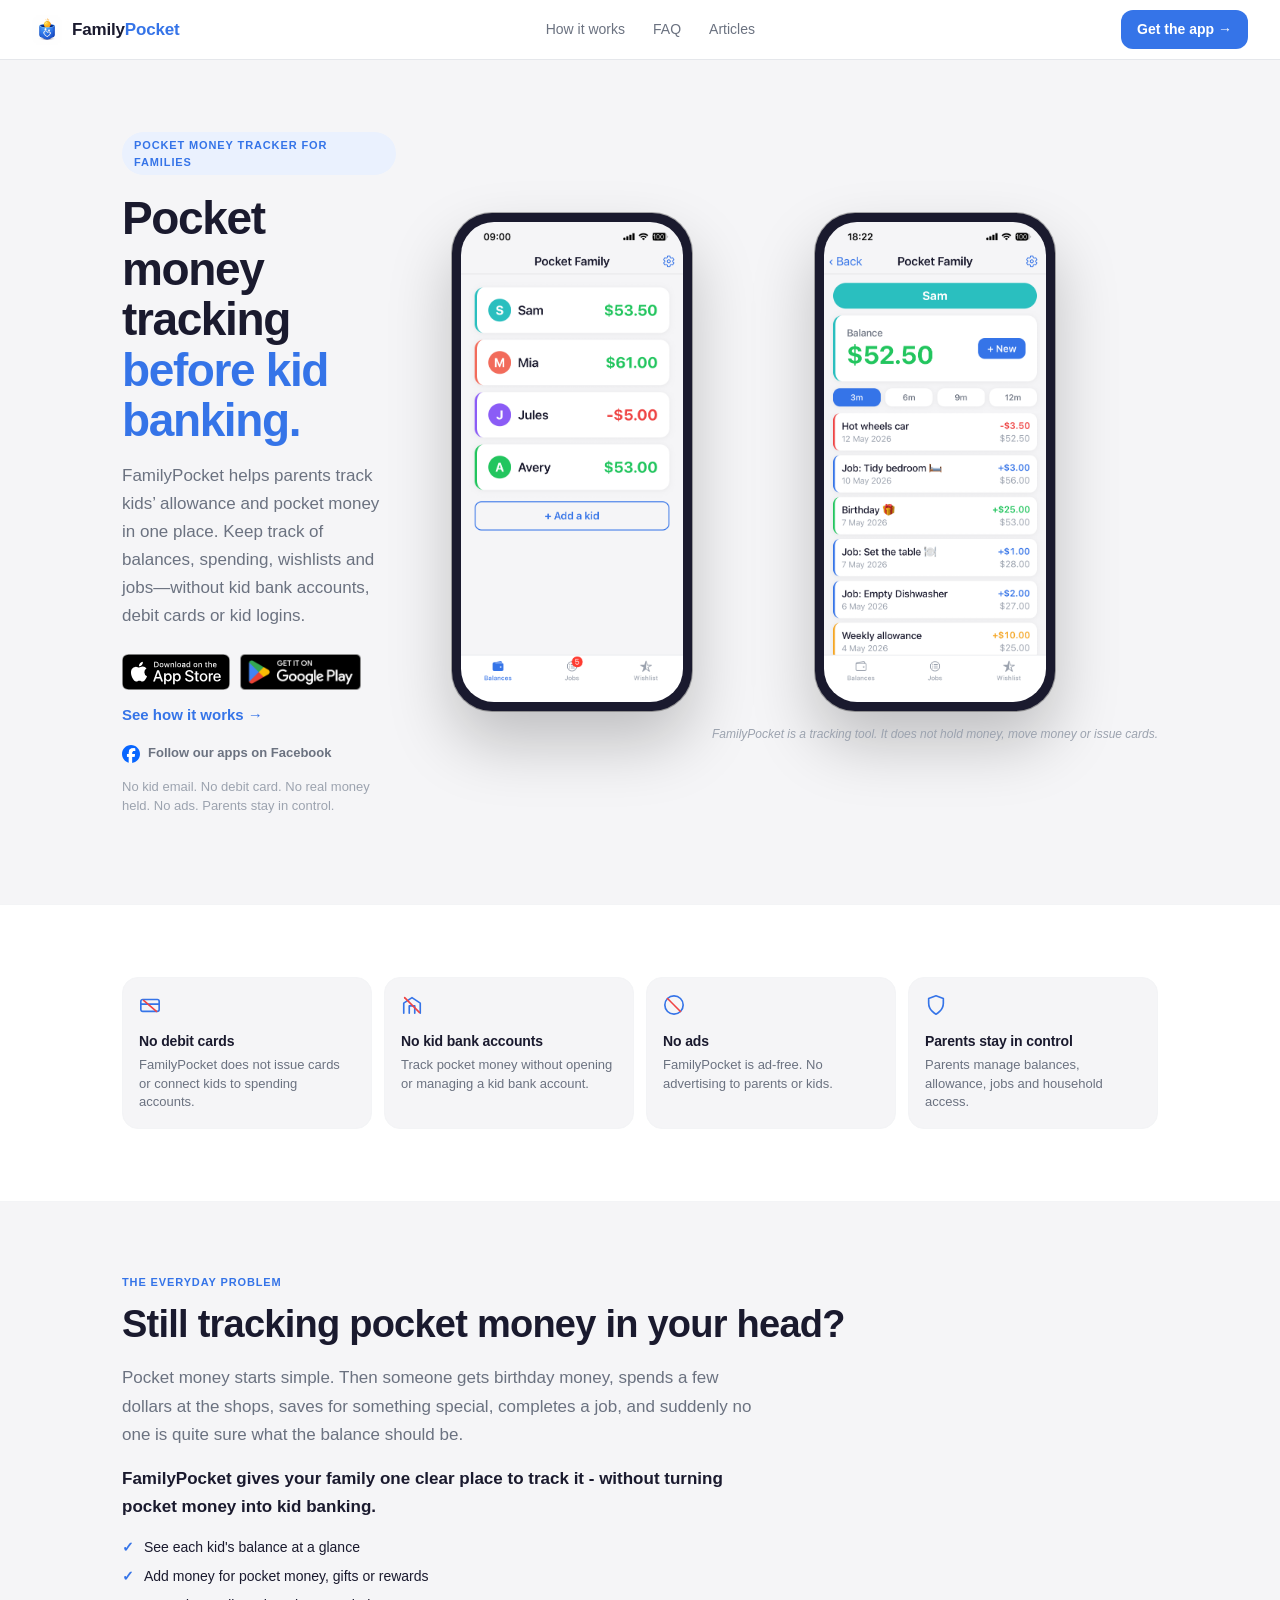
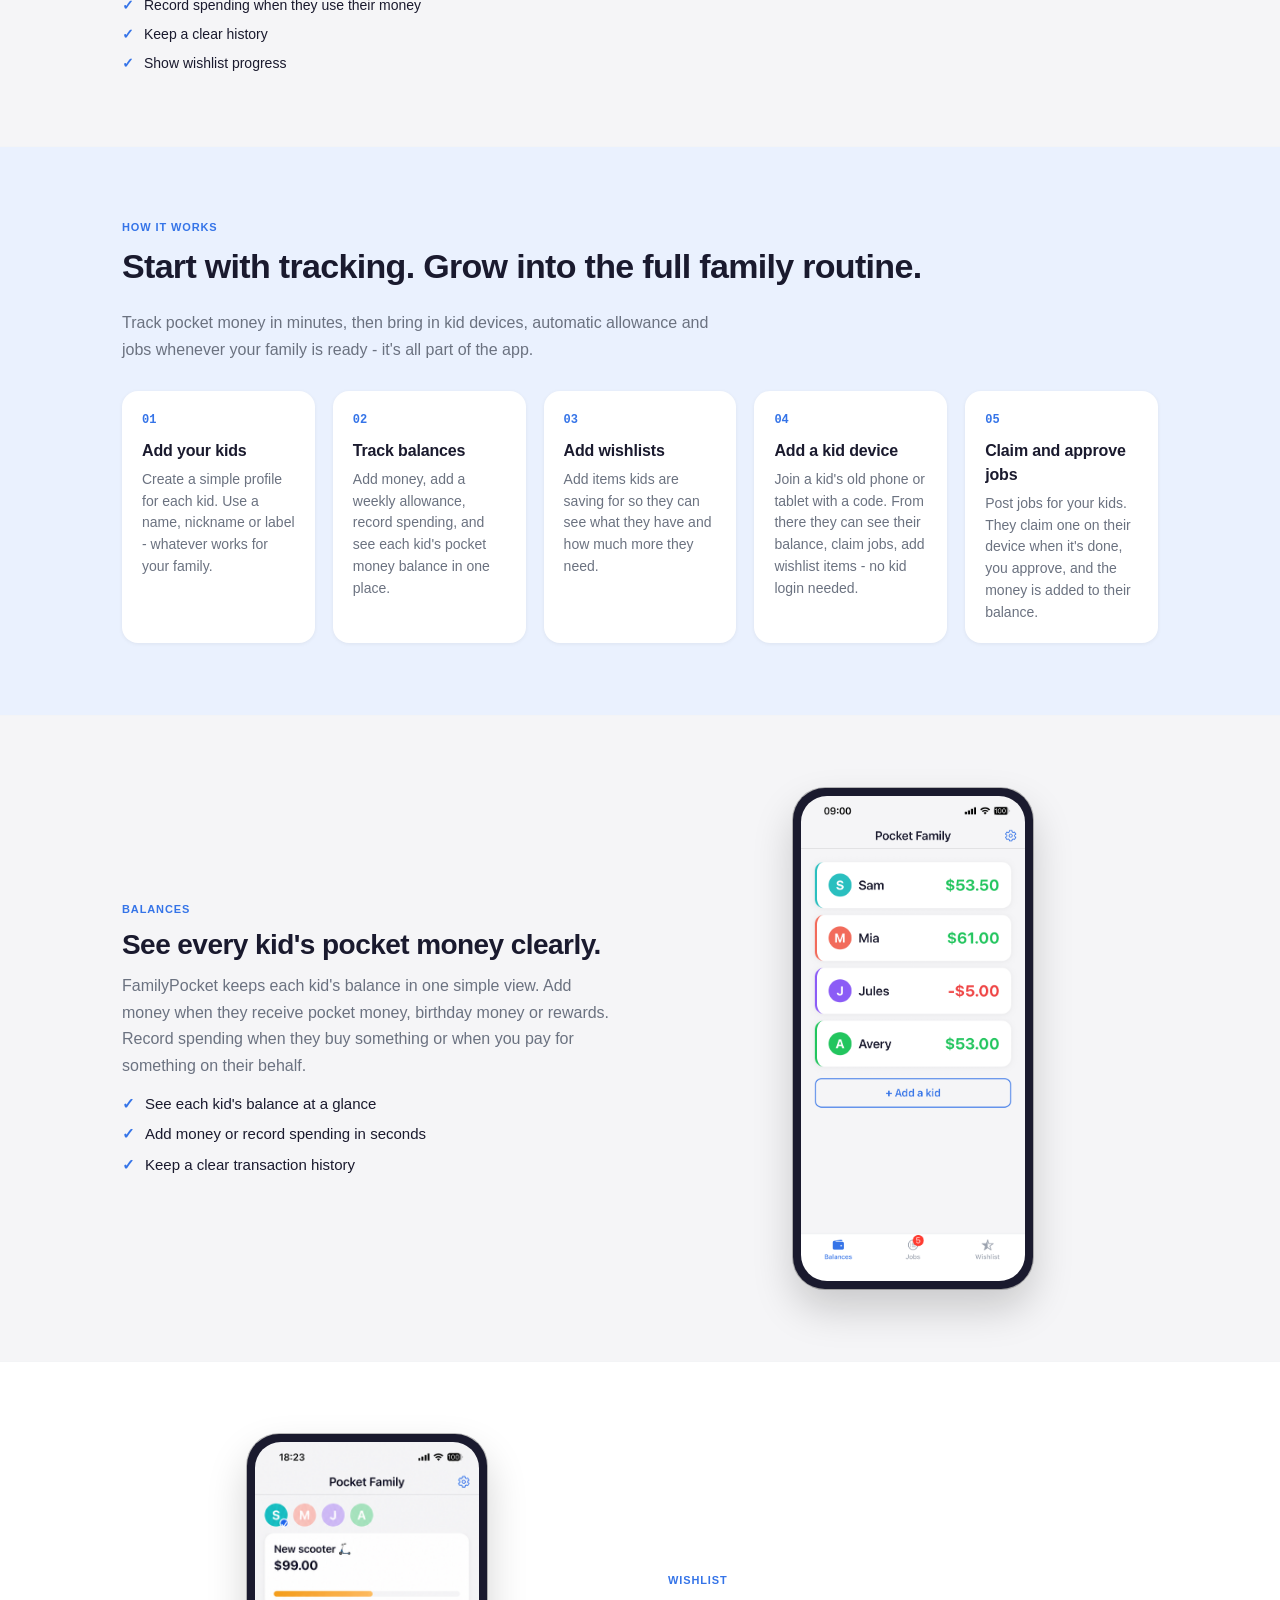
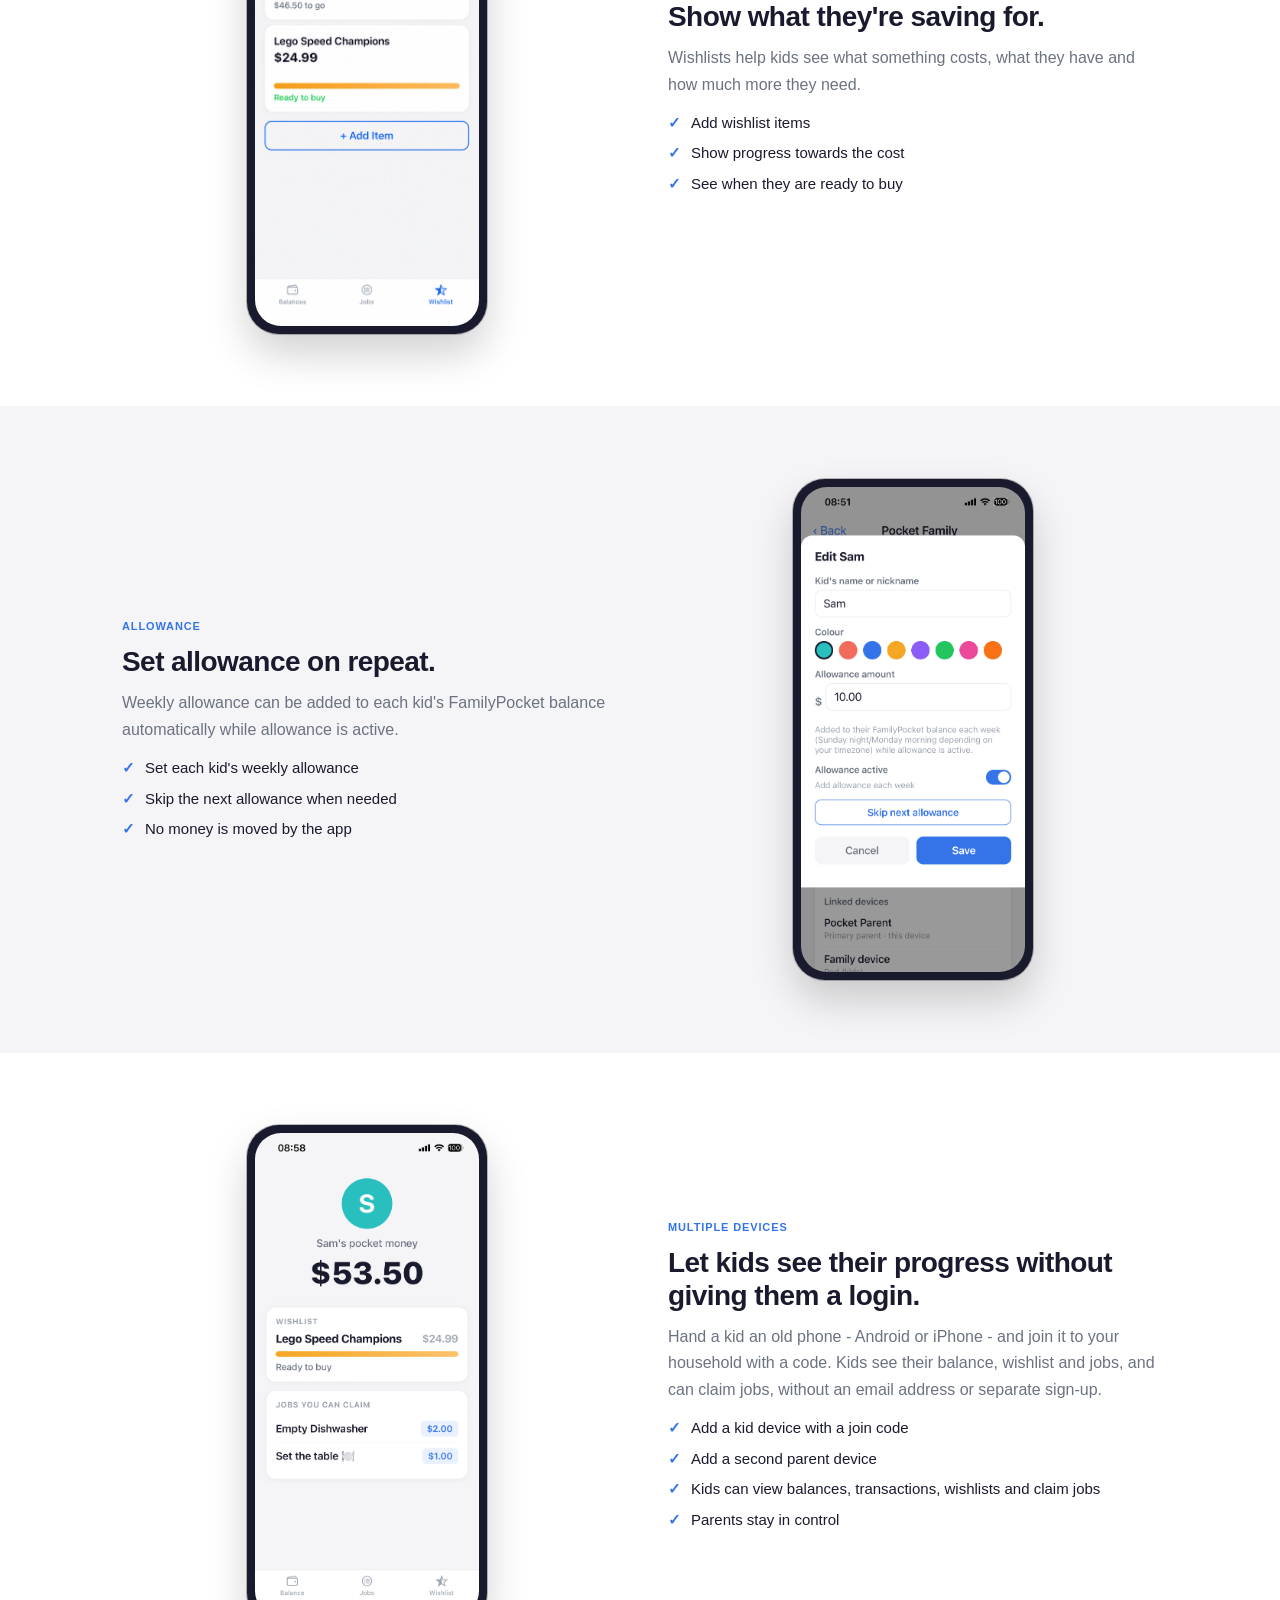
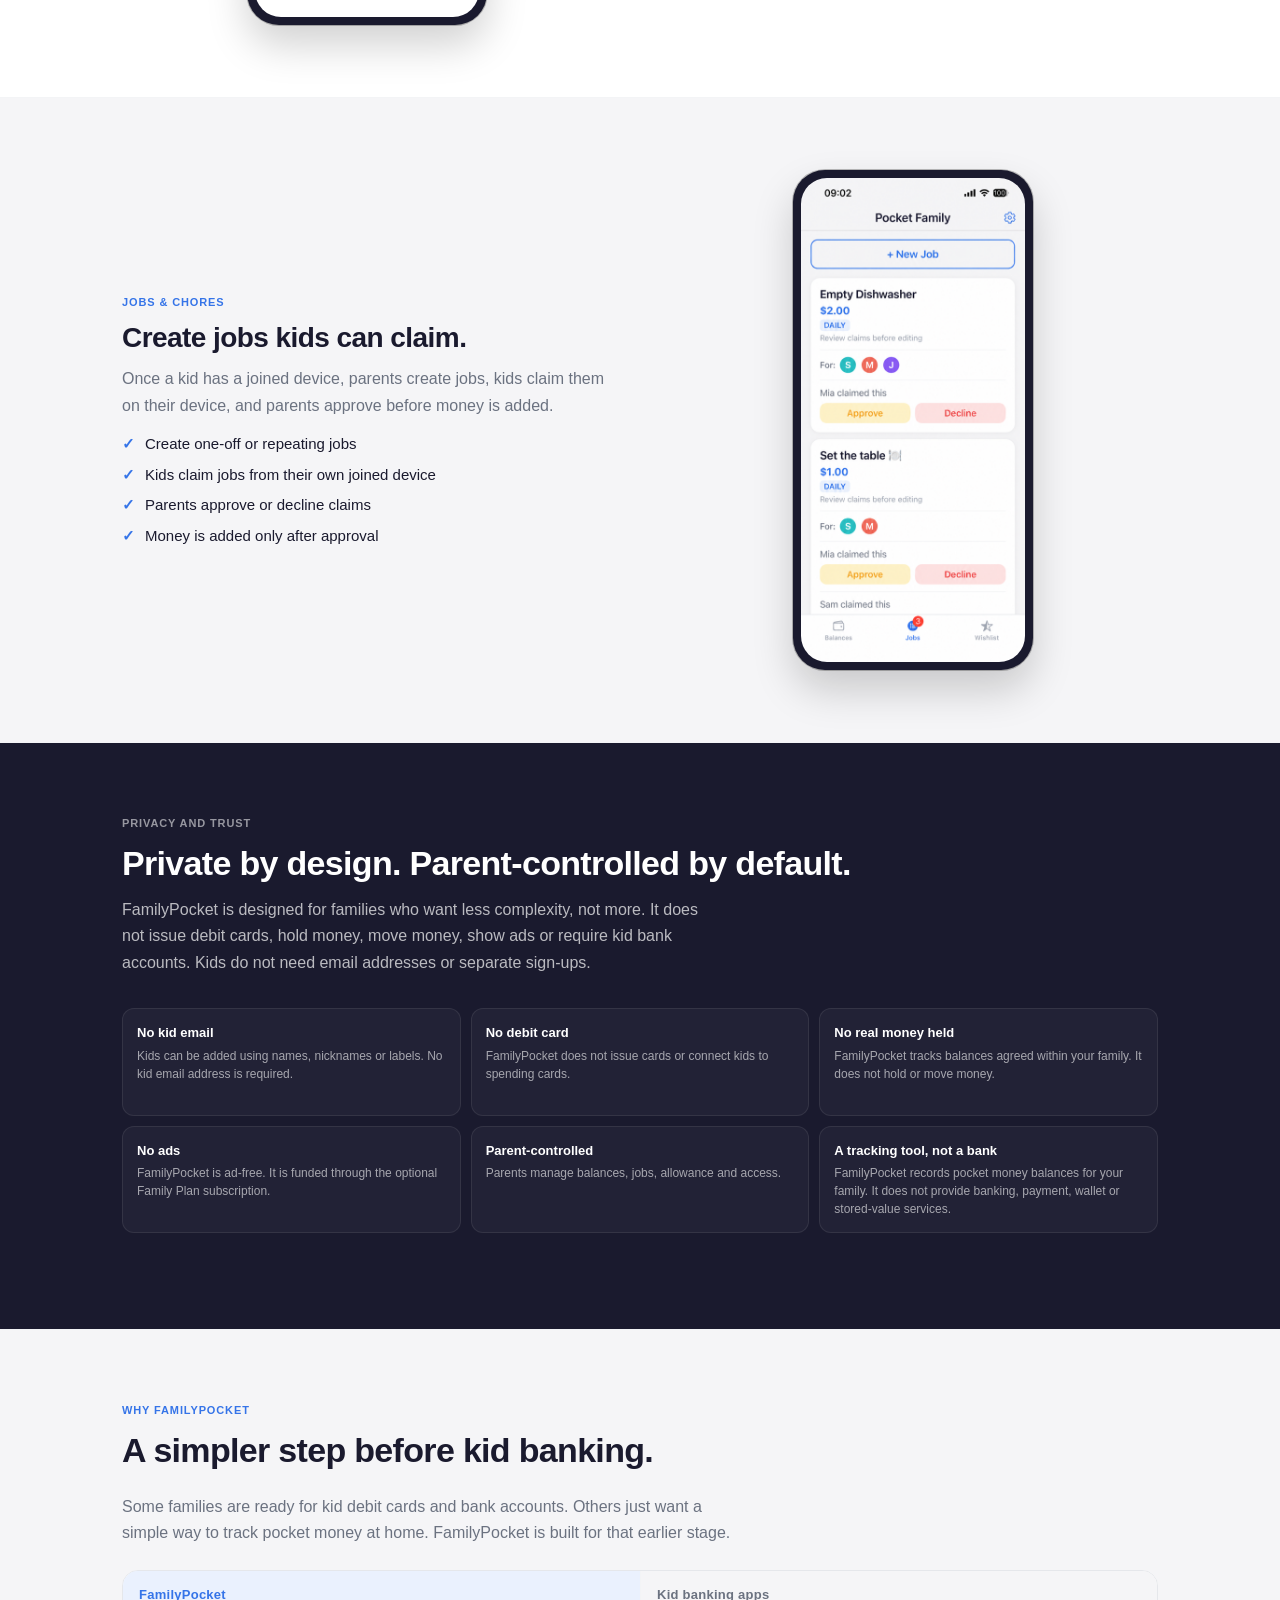
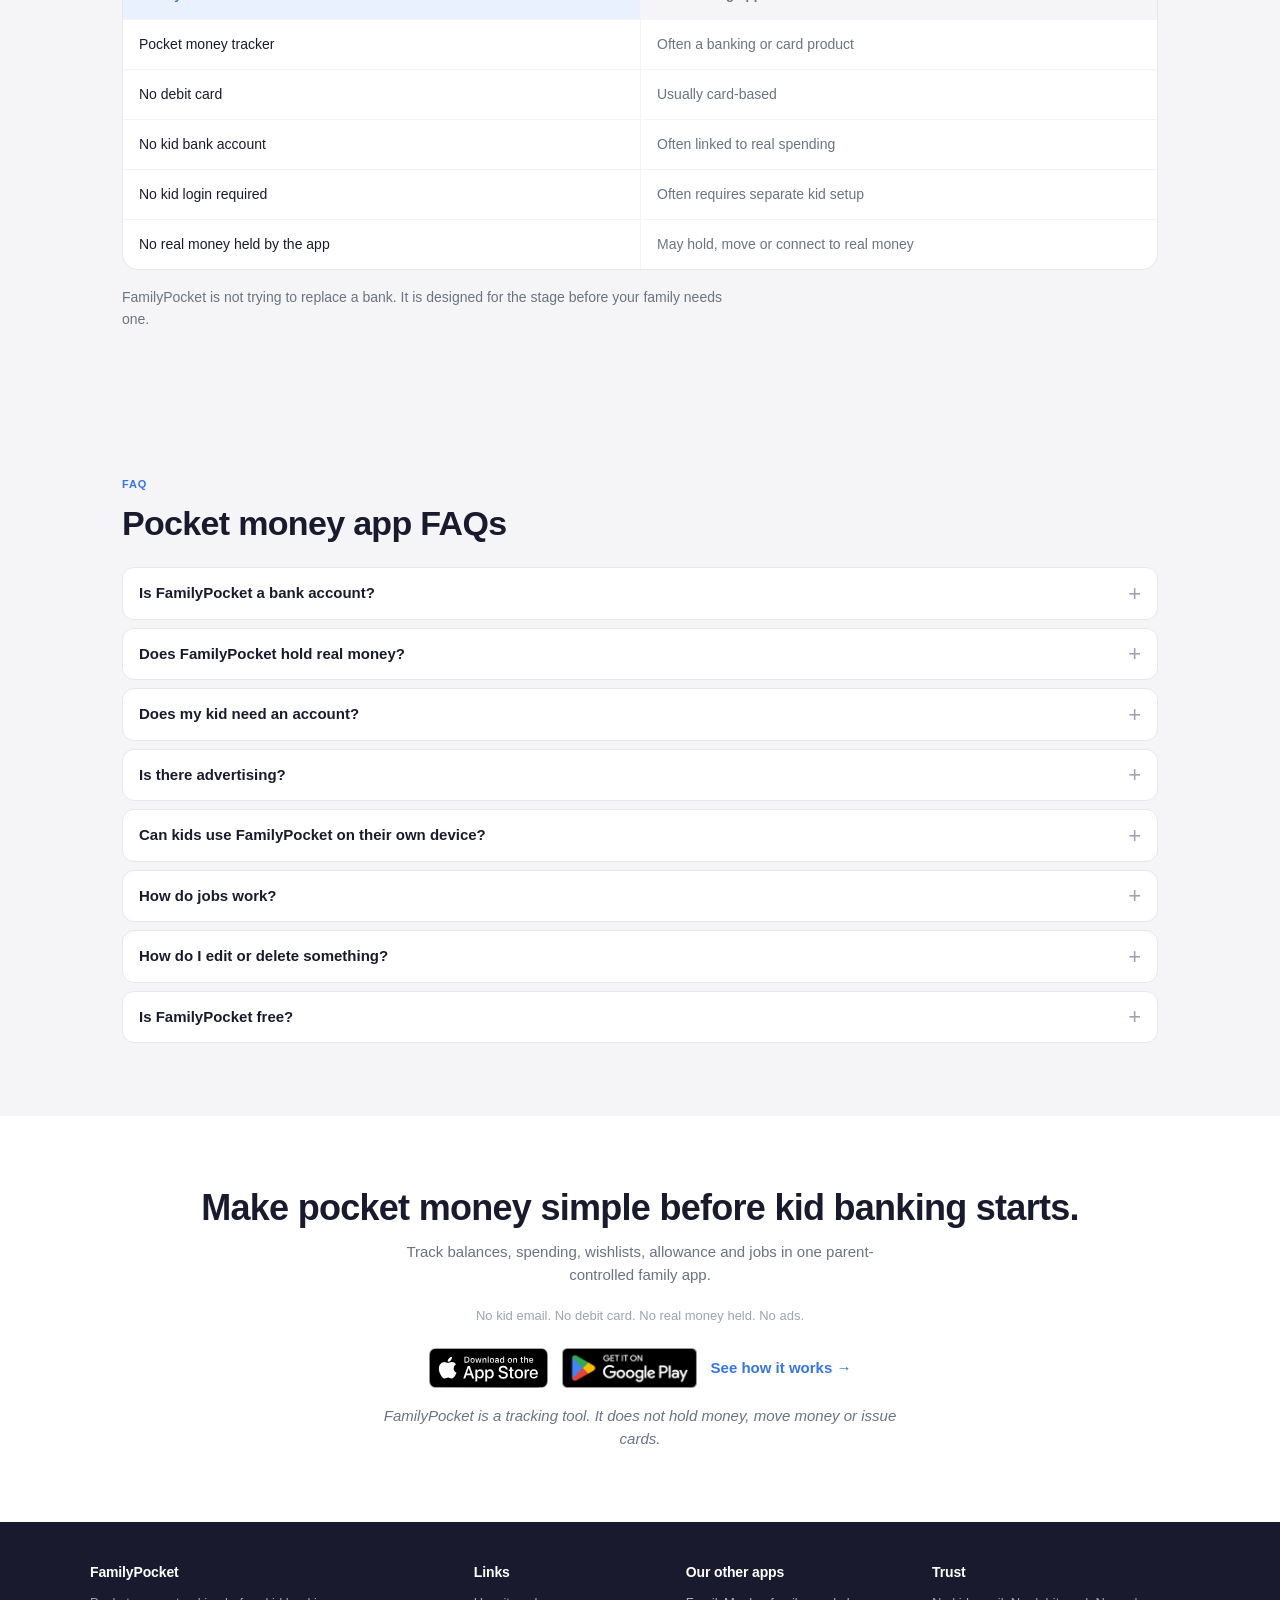
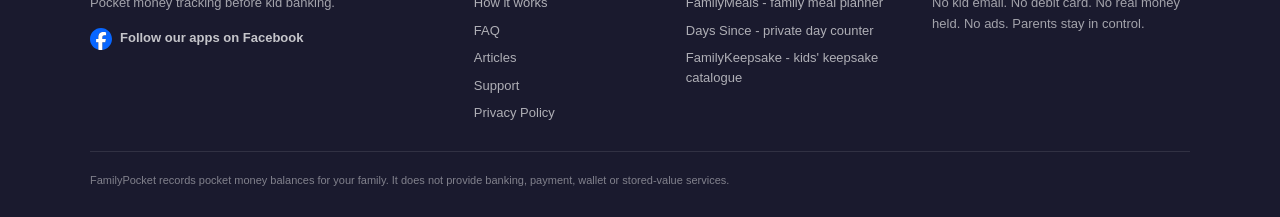
==== commit 09dac24f: "Clarify allowance and pocket money homepage wording" ====
--- a/index.html
+++ b/index.html
@@ -3,7 +3,7 @@
 <head>
   <meta charset="UTF-8" />
   <meta name="viewport" content="width=device-width, initial-scale=1.0" />
-  <title>FamilyPocket | Pocket Money Tracker Before Kid Banking</title>
+  <title>FamilyPocket | Kids’ Allowance &amp; Pocket Money Tracker</title>
   <meta name="description" content="Track kids' pocket money balances, spending, wishlists, allowance and jobs. No kid bank accounts, debit cards, kid logins, real money held or ads." />
   <meta property="og:title" content="FamilyPocket - Pocket money tracking before kid banking" />
   <meta property="og:description" content="Track kids' pocket money balances, spending, wishlists, allowance and jobs. No kid bank accounts, debit cards or kid logins. Parents stay in control." />
@@ -412,7 +412,7 @@
   <div>
     <div class="hero-tag">Pocket money tracker for families</div>
     <h1>Pocket money tracking <em>before kid banking.</em></h1>
-    <p>FamilyPocket helps parents track kids' pocket money balances, spending, wishlists, allowance and jobs - without kid bank accounts, debit cards or kid logins.</p>
+    <p>FamilyPocket helps parents track kids’ allowance and pocket money in one place. Keep track of balances, spending, wishlists and jobs—without kid bank accounts, debit cards or kid logins.</p>
     <div class="cta-row">
       <div class="badge-row">
         <a href="https://apps.apple.com/app/familypocket-pocket-money/id6764750428" class="btn-appstore">
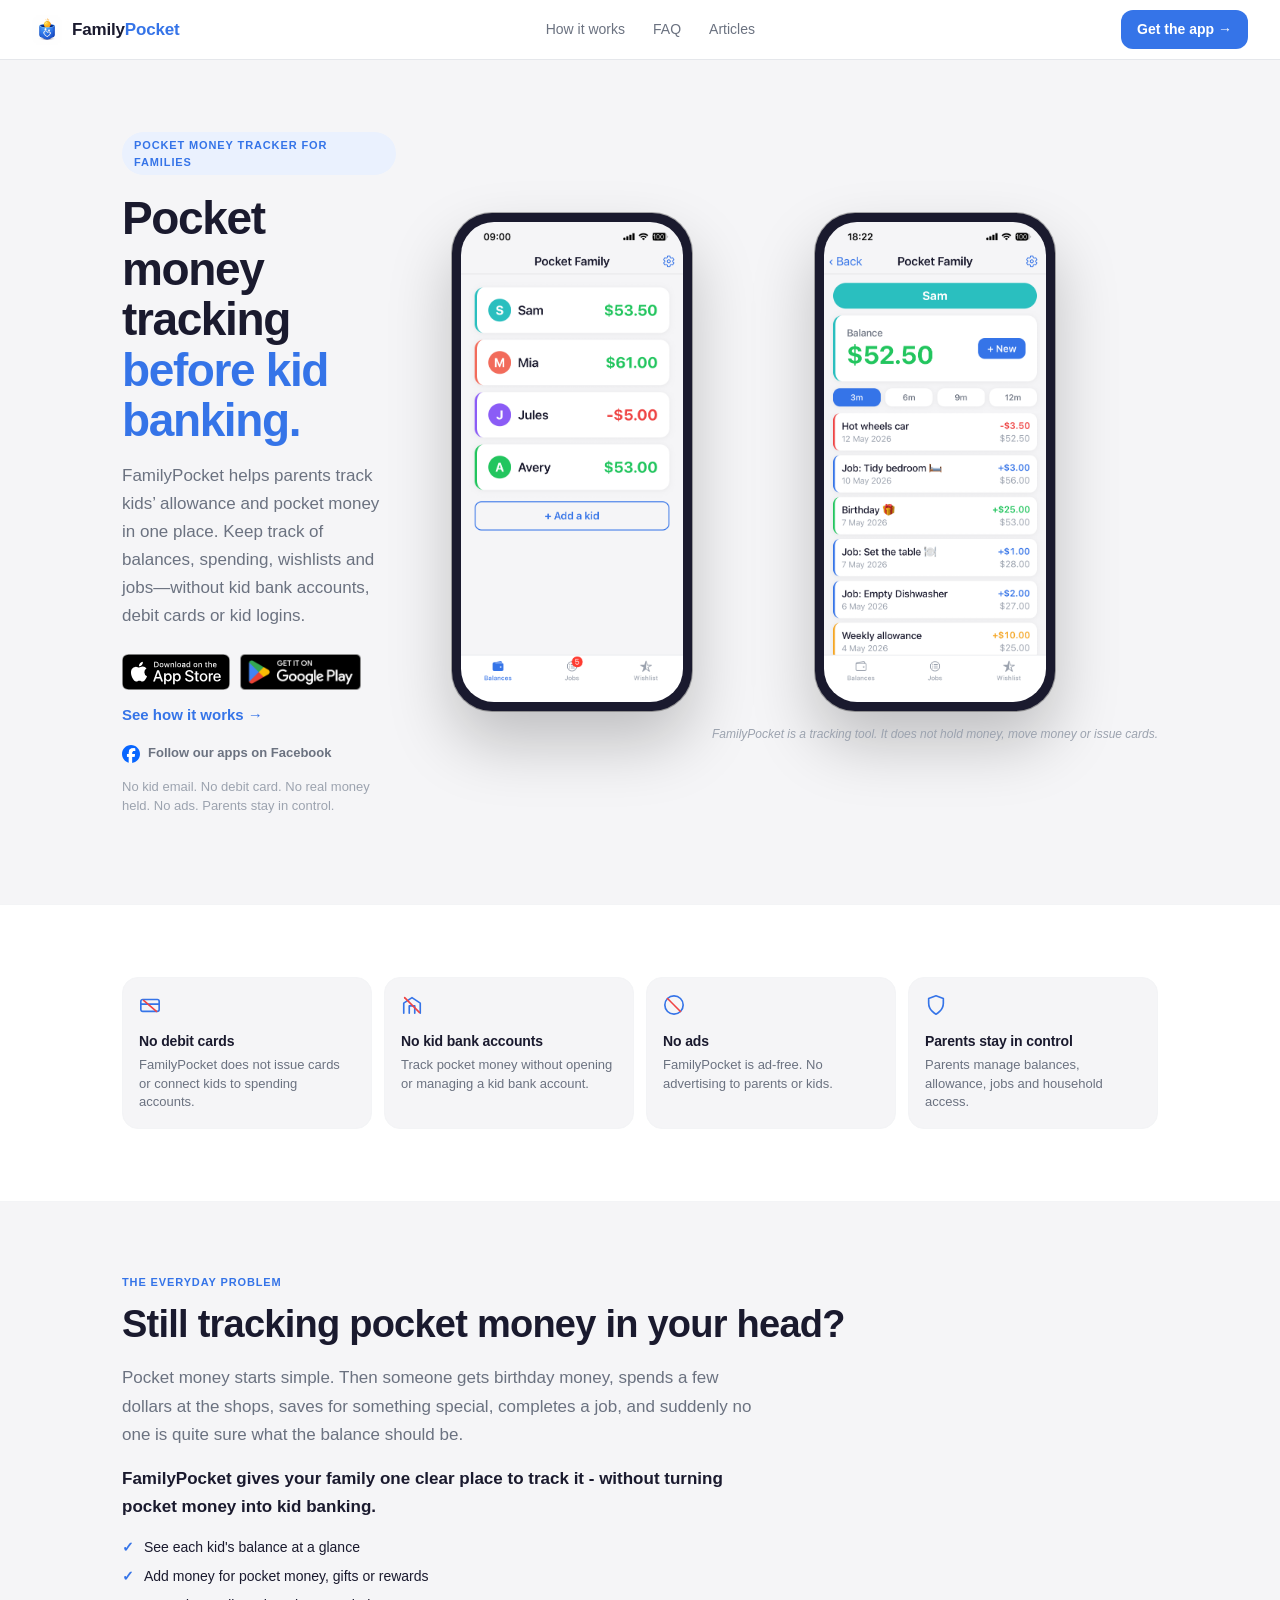
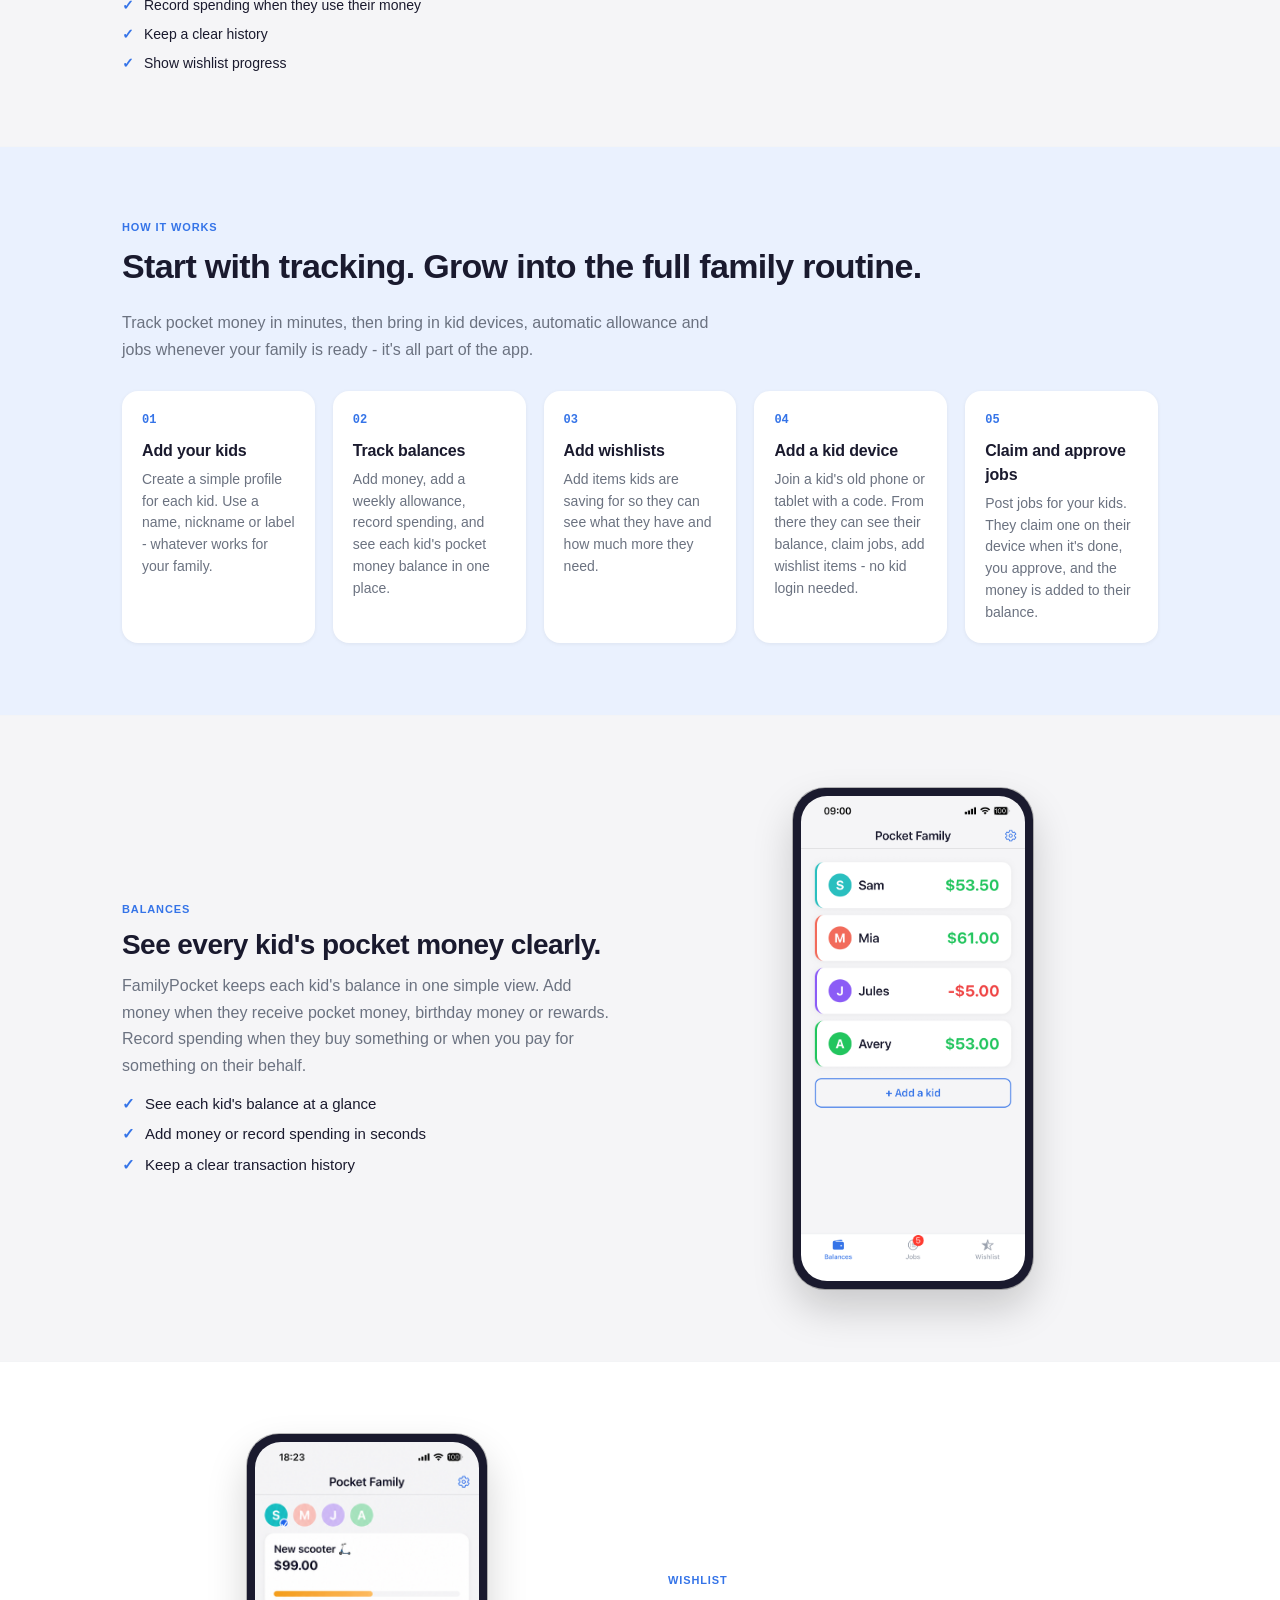
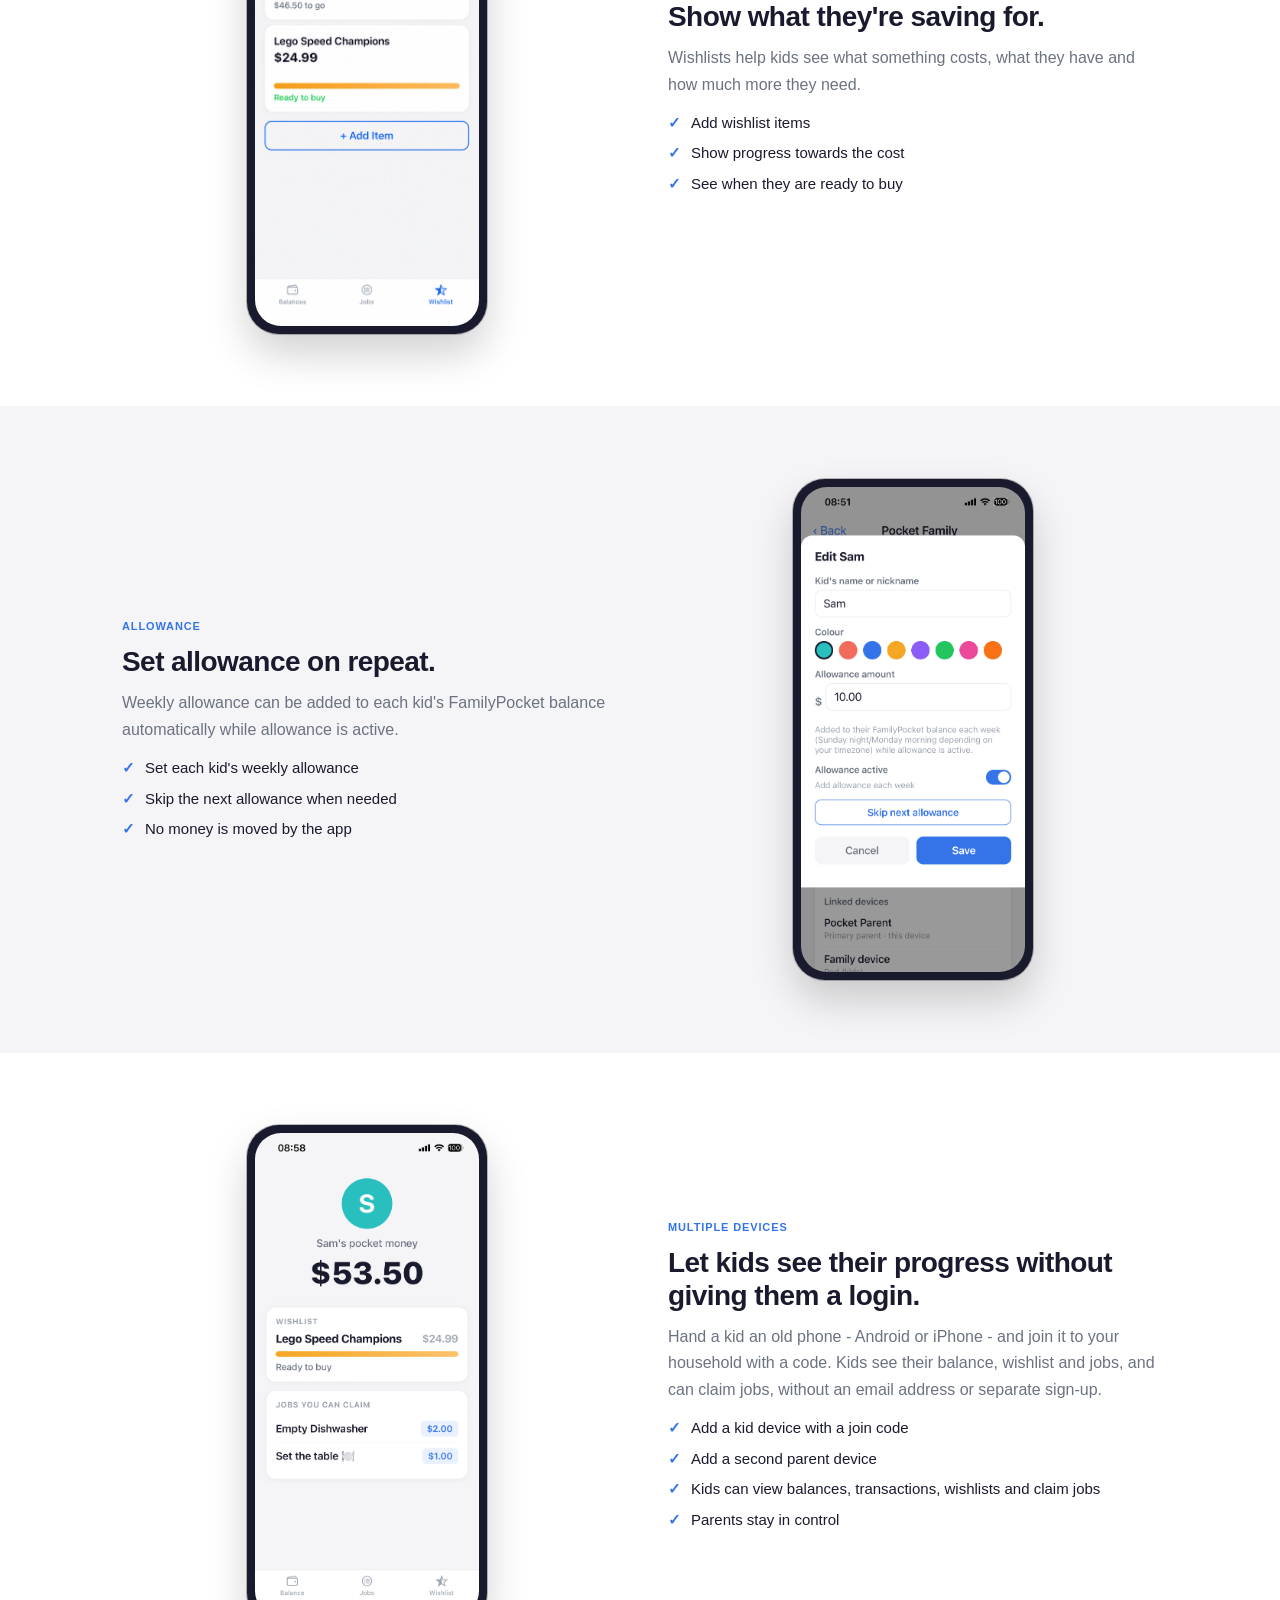
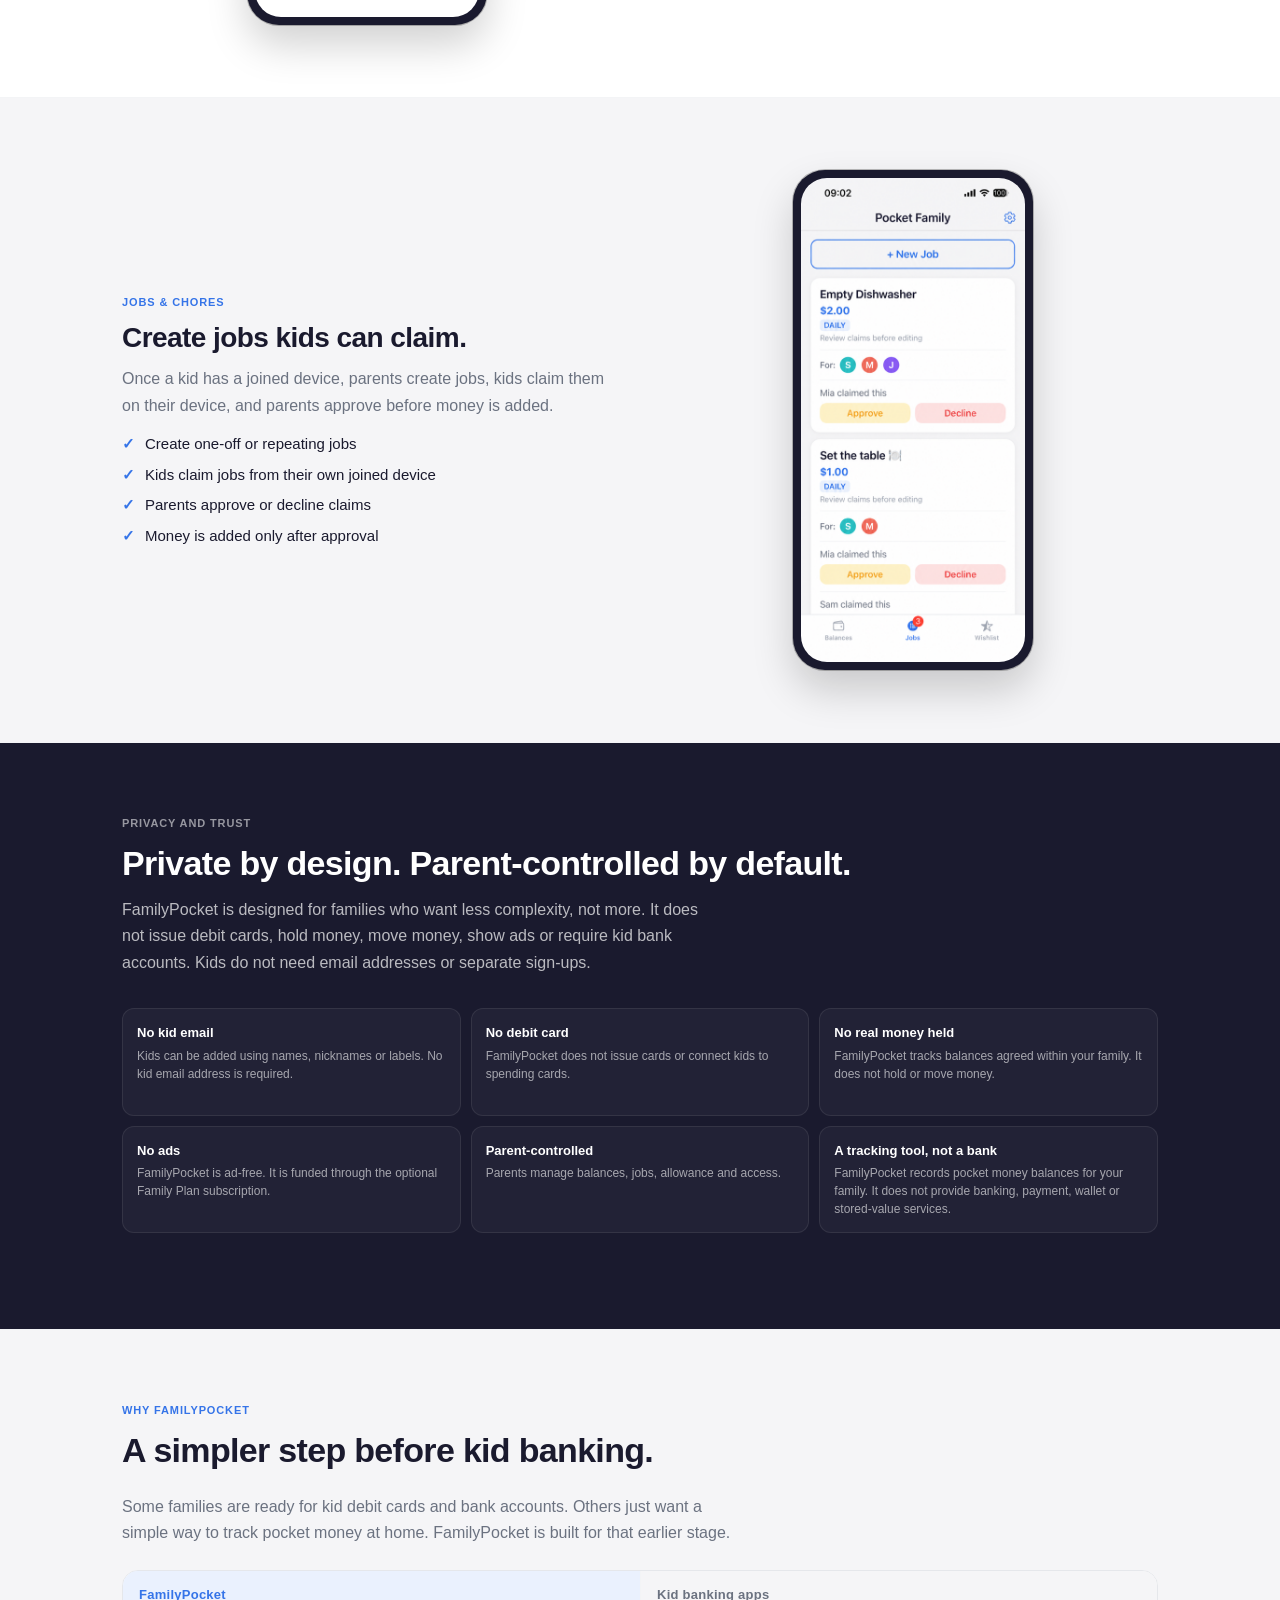
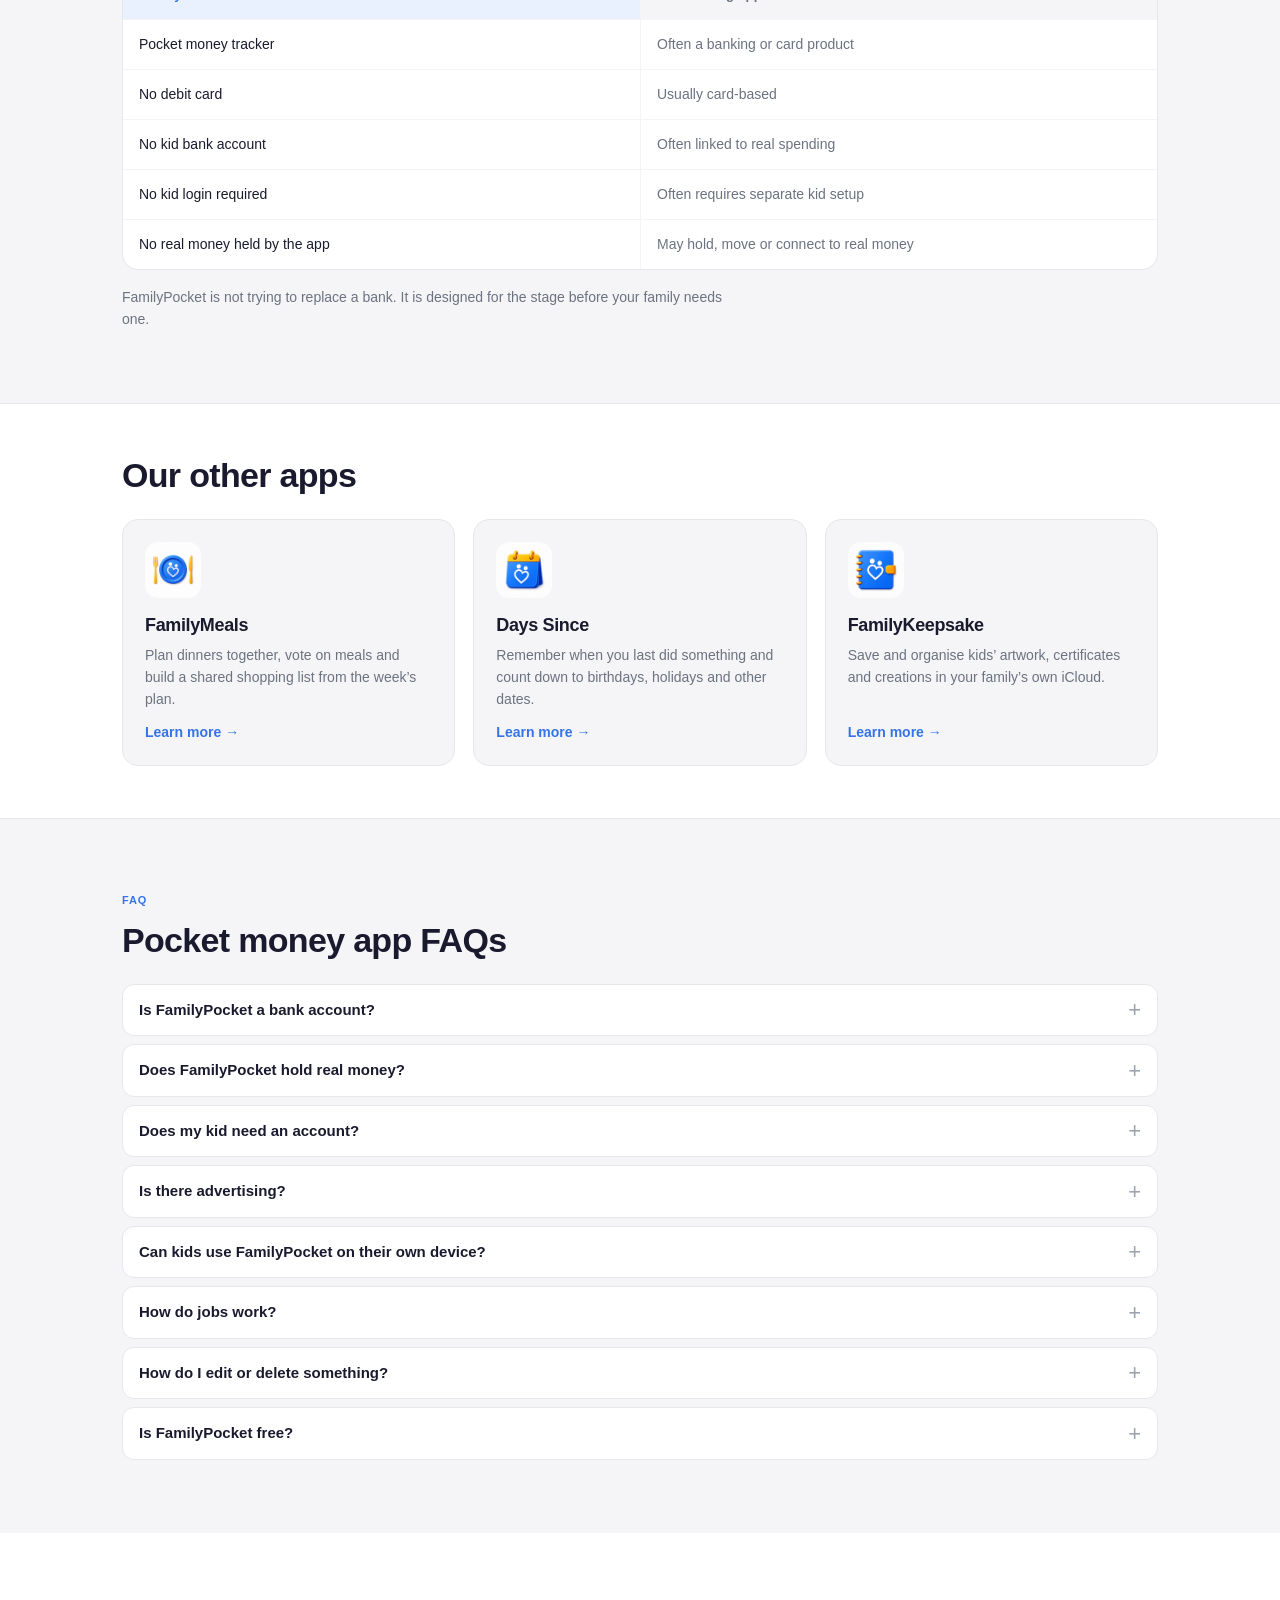
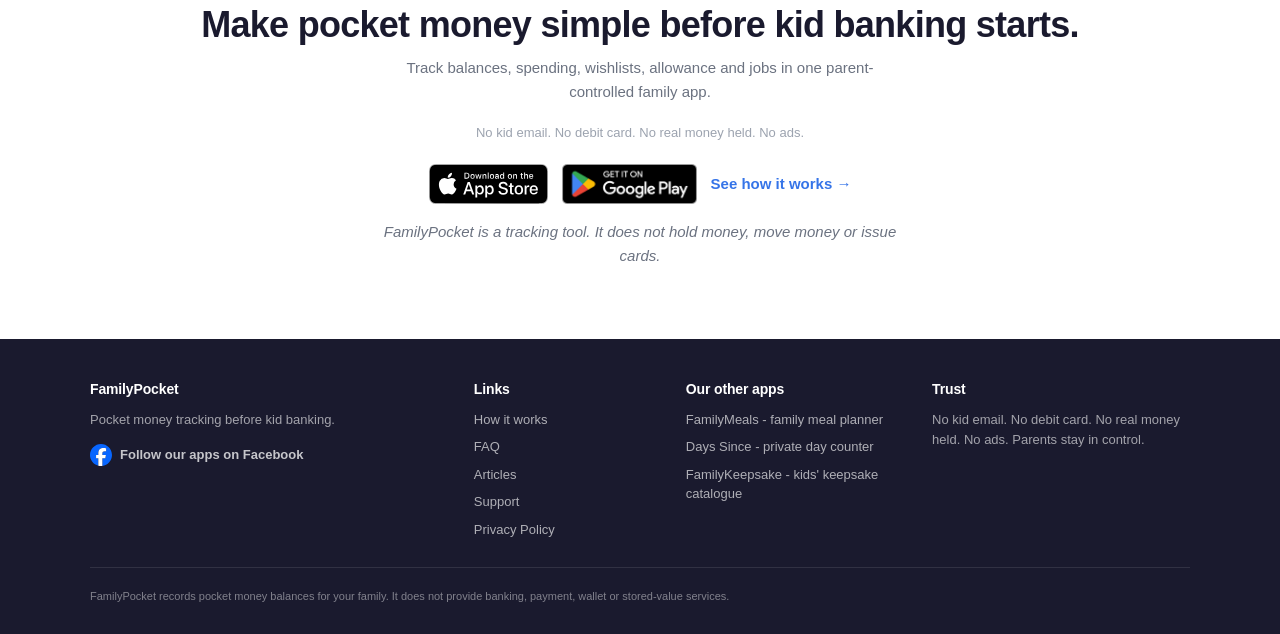
==== commit 75eac6fc: "Add other apps section before homepage FAQs" ====
--- a/index.html
+++ b/index.html
@@ -308,6 +308,28 @@
     /* ── Shared check icon ── */
     .check { color: var(--success); font-weight: 700; flex-shrink: 0; }
 
+    /* ── Our other apps ── */
+    .other-apps { background: var(--card); border-block: 1px solid var(--border); scroll-margin-top: 60px; }
+    .other-apps-inner { max-width: 1100px; margin: 0 auto; padding: 44px 20px; }
+    .other-apps h2 { margin-bottom: 24px; }
+    .other-apps-grid { display: grid; grid-template-columns: minmax(0, 1fr); gap: 12px; list-style: none; }
+    .other-apps-grid > li { min-width: 0; }
+    .other-app-card { display: flex; align-items: flex-start; gap: 14px; height: 100%; padding: 18px; background: var(--bg); border: 1px solid var(--border); border-radius: var(--r-lg); color: var(--text); text-decoration: none; }
+    .other-app-card:hover { border-color: var(--navy); }
+    .other-app-card:focus-visible { outline: 3px solid var(--navy); outline-offset: 3px; }
+    .other-app-card img { width: 48px; height: 48px; flex: 0 0 auto; border-radius: 11px; }
+    .other-app-copy { display: flex; flex-direction: column; flex: 1; min-width: 0; }
+    .other-app-copy h3 { font-size: 18px; font-weight: 700; line-height: 1.3; letter-spacing: -0.02em; margin-bottom: 8px; }
+    .other-app-copy p { font-size: 14px; line-height: 1.55; color: var(--text-sec); margin-bottom: 12px; }
+    .other-app-link { font-size: 14px; font-weight: 600; color: var(--navy); margin-top: auto; }
+    .other-app-card:hover .other-app-link { text-decoration: underline; text-underline-offset: 3px; }
+    @media (min-width: 768px) {
+      .other-apps-inner { padding: 52px 32px; }
+      .other-apps-grid { grid-template-columns: repeat(3, minmax(0, 1fr)); gap: 18px; }
+      .other-app-card { flex-direction: column; gap: 16px; padding: 22px; }
+      .other-app-card img { width: 56px; height: 56px; border-radius: 13px; }
+    }
+
     /* ── FAQ ── */
     .faq { background: var(--bg); }
     .faq-list { display: flex; flex-direction: column; gap: 8px; }
@@ -736,6 +758,45 @@
   </div>
 </section>
 
+
+<!-- ── Our other apps ── -->
+<section class="other-apps" id="other-apps" aria-labelledby="other-apps-heading">
+  <div class="other-apps-inner">
+    <h2 class="section-h2" id="other-apps-heading">Our other apps</h2>
+    <ul class="other-apps-grid">
+      <li>
+        <a class="other-app-card" href="https://www.familymeals.co.nz/">
+          <img src="/images/other-apps/familymeals.png" alt="" width="128" height="128" loading="lazy" decoding="async">
+          <div class="other-app-copy">
+            <h3>FamilyMeals</h3>
+            <p>Plan dinners together, vote on meals and build a shared shopping list from the week’s plan.</p>
+            <span class="other-app-link">Learn more <span aria-hidden="true">→</span></span>
+          </div>
+        </a>
+      </li>
+      <li>
+        <a class="other-app-card" href="https://www.dayssince.co.nz/">
+          <img src="/images/other-apps/days-since.png" alt="" width="128" height="128" loading="lazy" decoding="async">
+          <div class="other-app-copy">
+            <h3>Days Since</h3>
+            <p>Remember when you last did something and count down to birthdays, holidays and other dates.</p>
+            <span class="other-app-link">Learn more <span aria-hidden="true">→</span></span>
+          </div>
+        </a>
+      </li>
+      <li>
+        <a class="other-app-card" href="https://www.familykeepsake.app/">
+          <img src="/images/other-apps/familykeepsake.png" alt="" width="128" height="128" loading="lazy" decoding="async">
+          <div class="other-app-copy">
+            <h3>FamilyKeepsake</h3>
+            <p>Save and organise kids’ artwork, certificates and creations in your family’s own iCloud.</p>
+            <span class="other-app-link">Learn more <span aria-hidden="true">→</span></span>
+          </div>
+        </a>
+      </li>
+    </ul>
+  </div>
+</section>
 
 <!-- ════════════════════════════════════════════════════════════ -->
 <!-- 15. FAQ                                                      -->
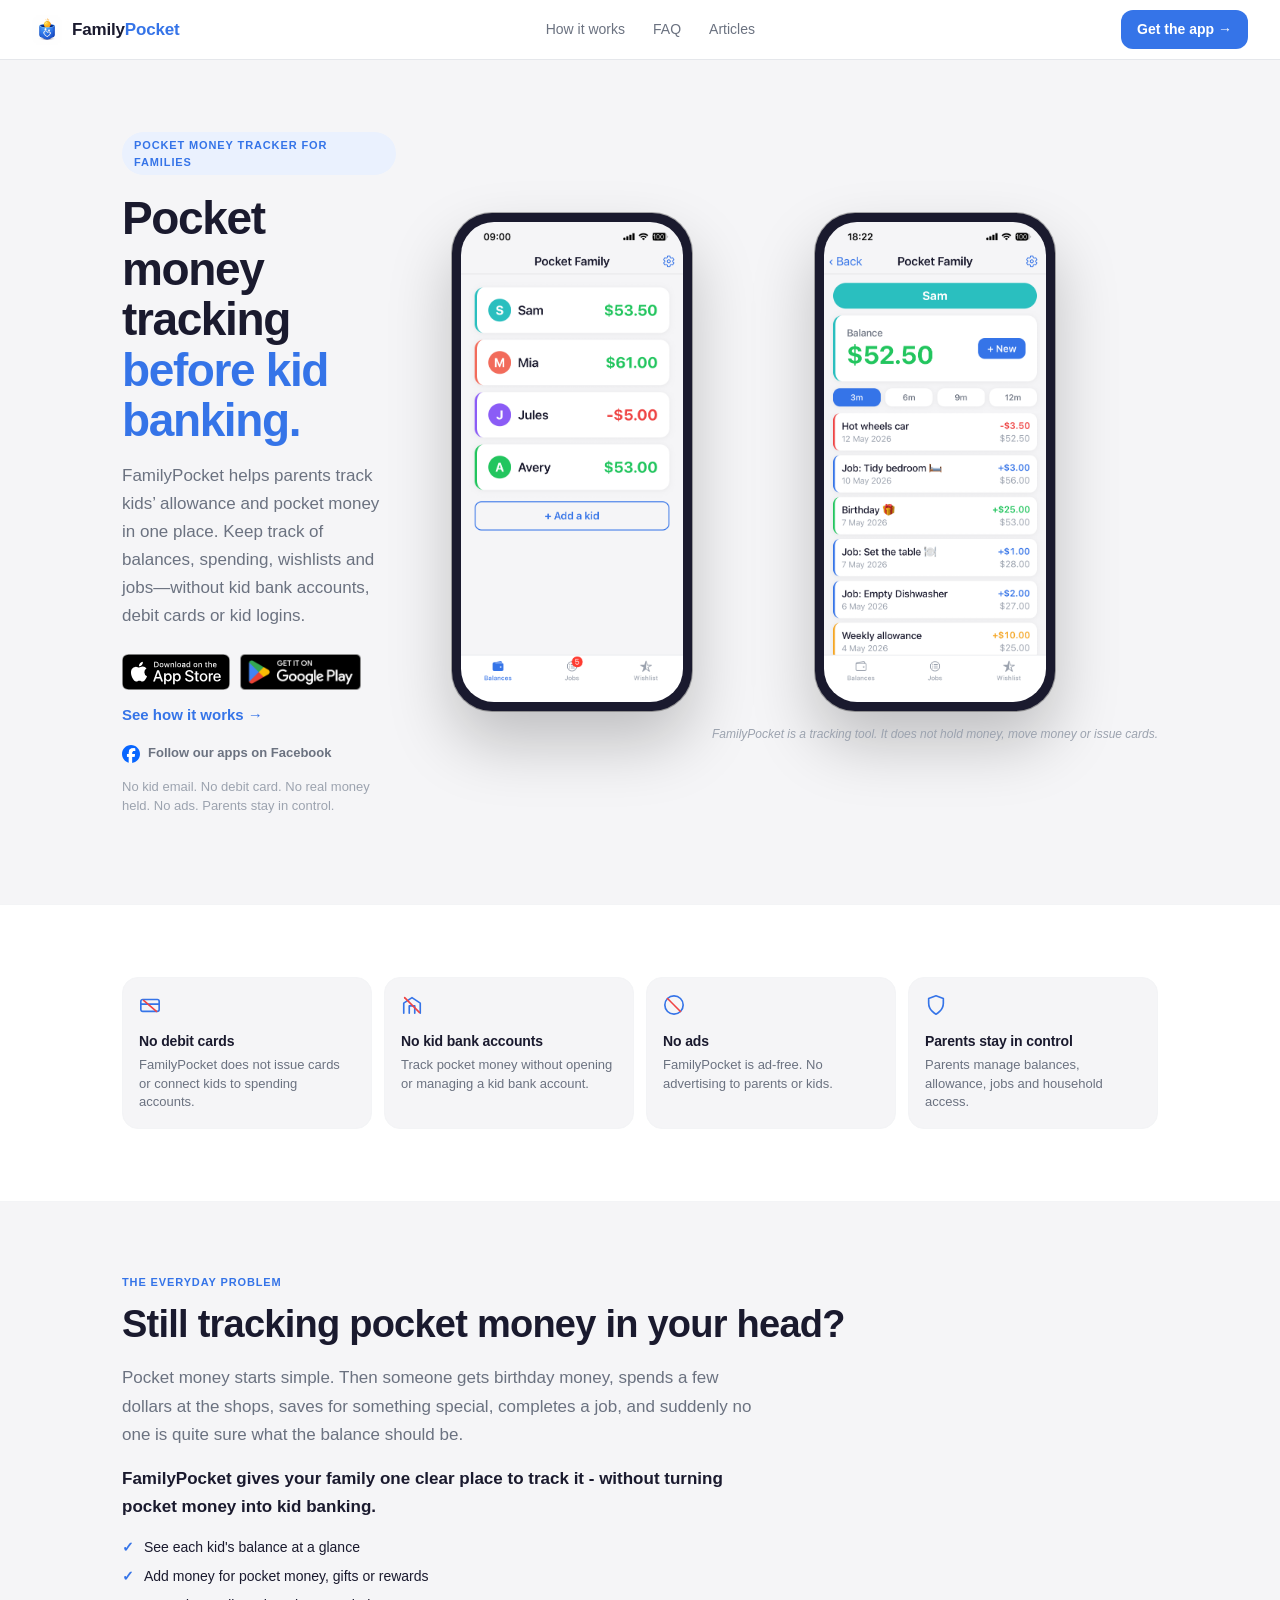
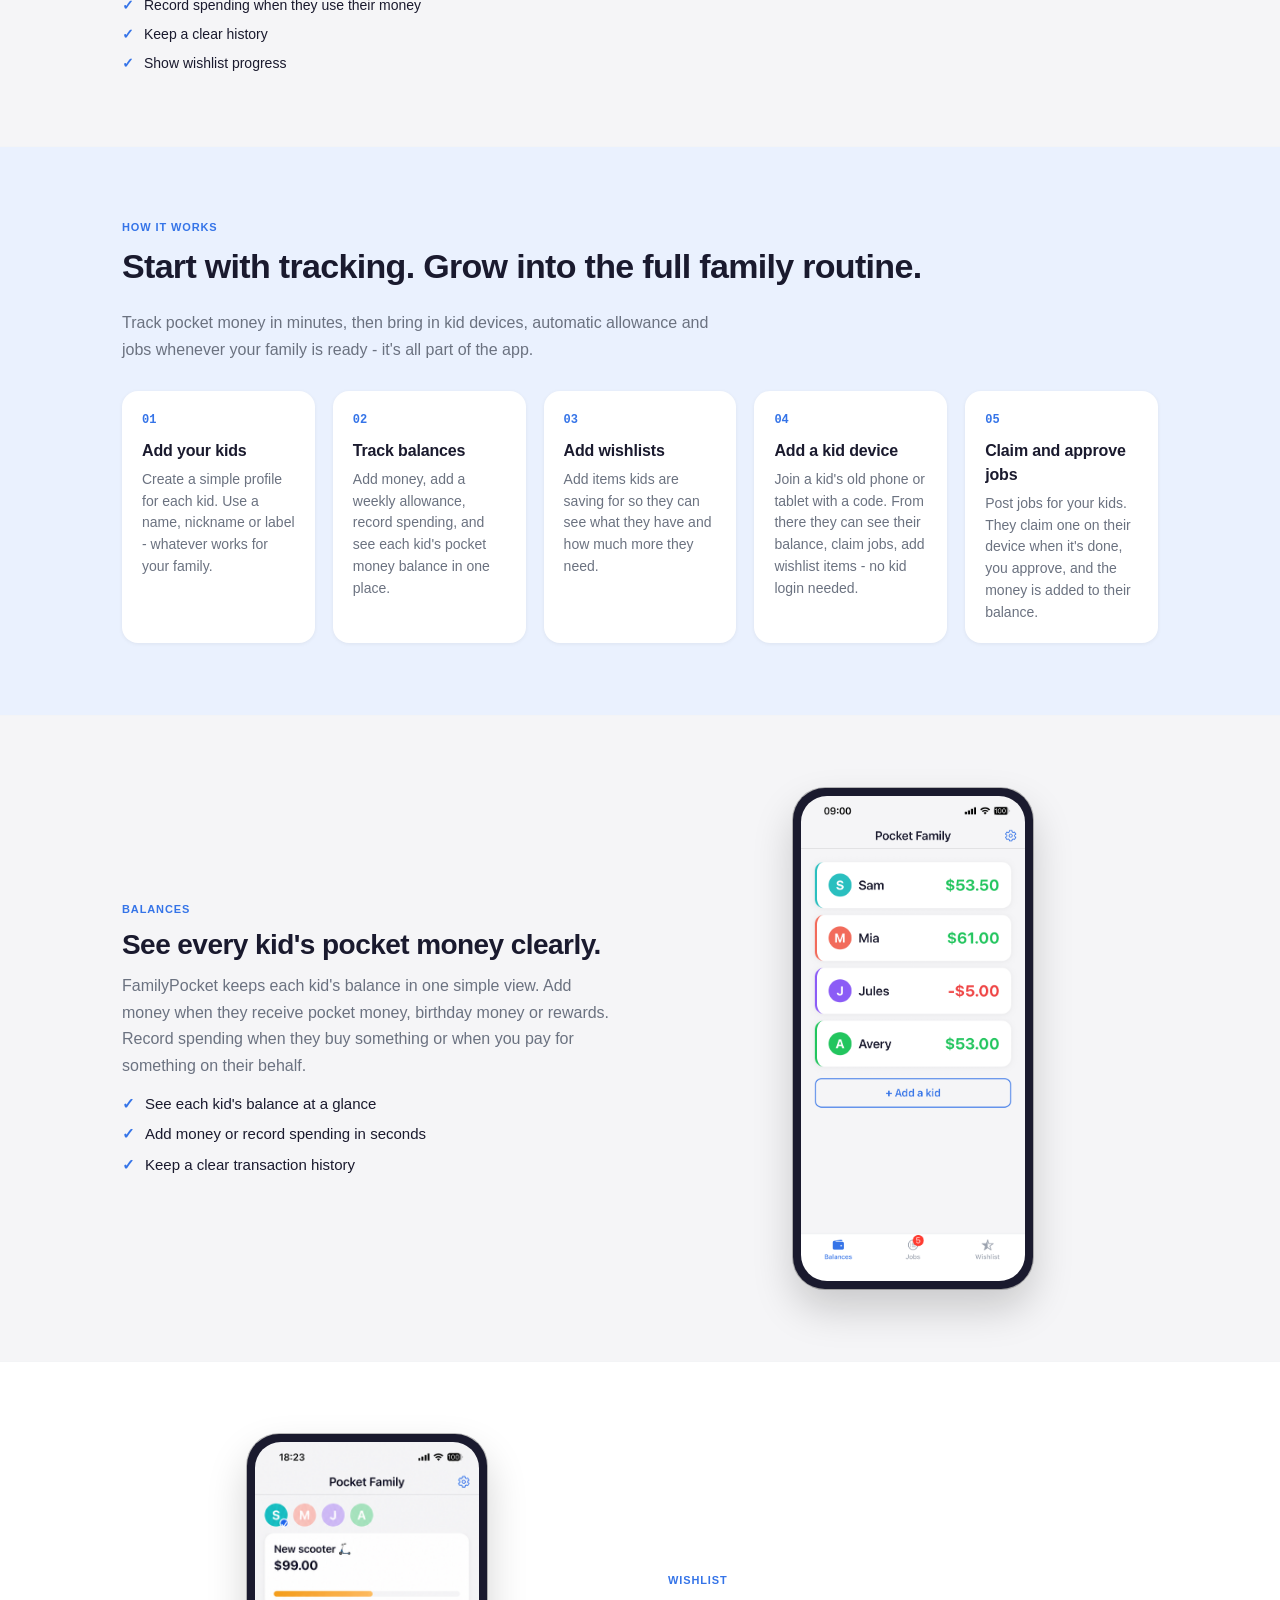
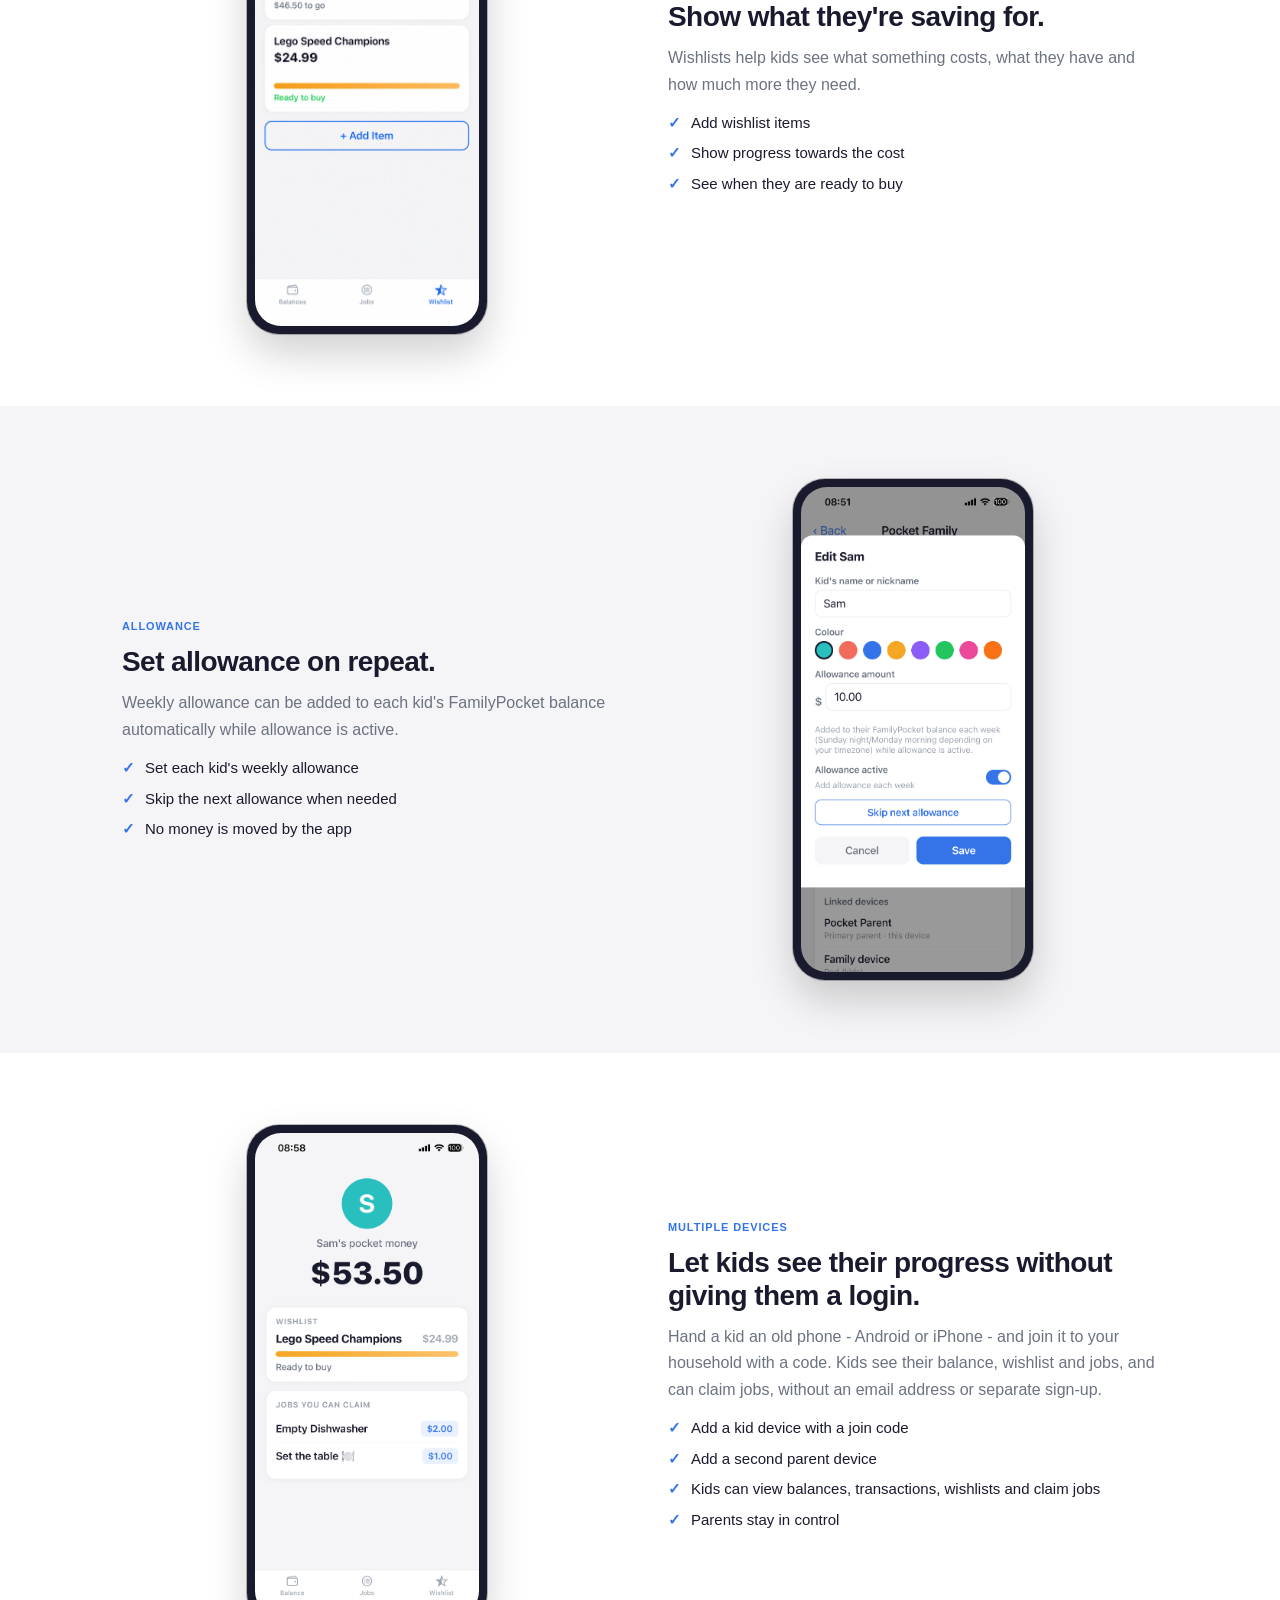
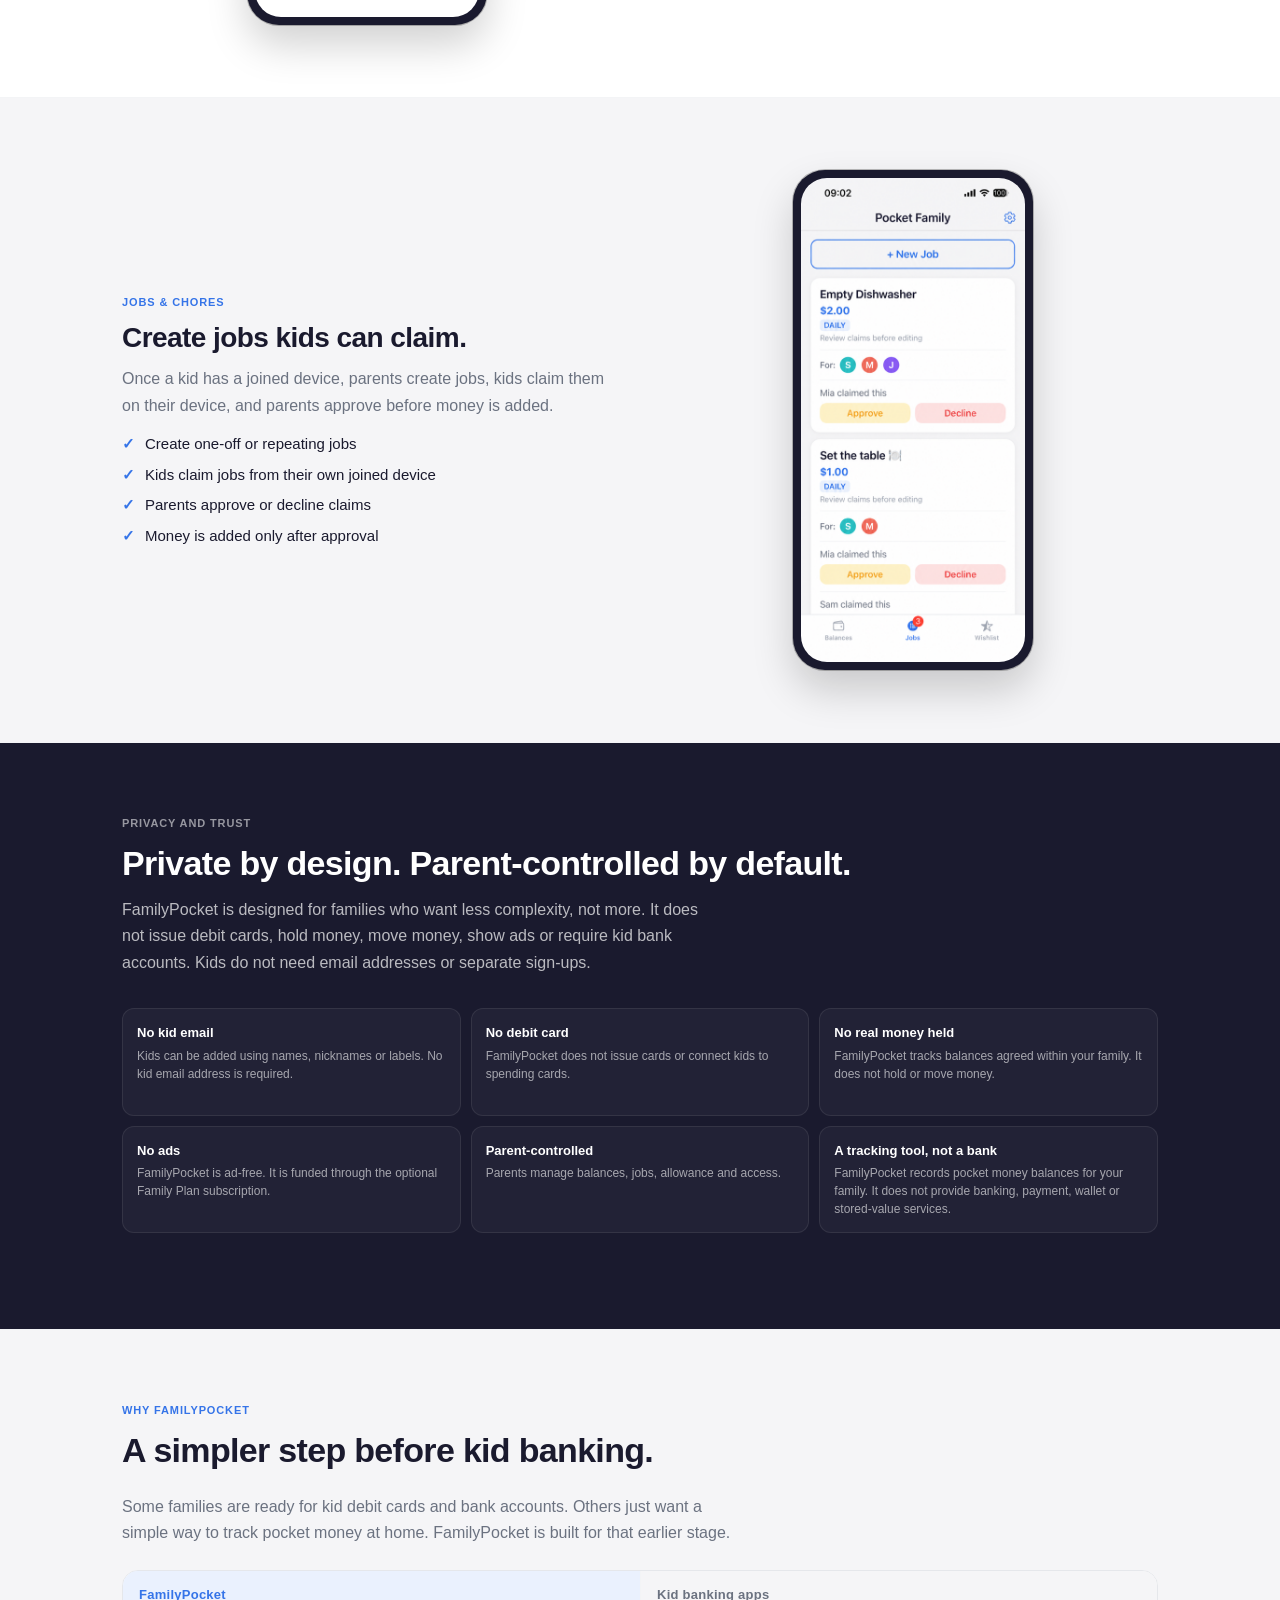
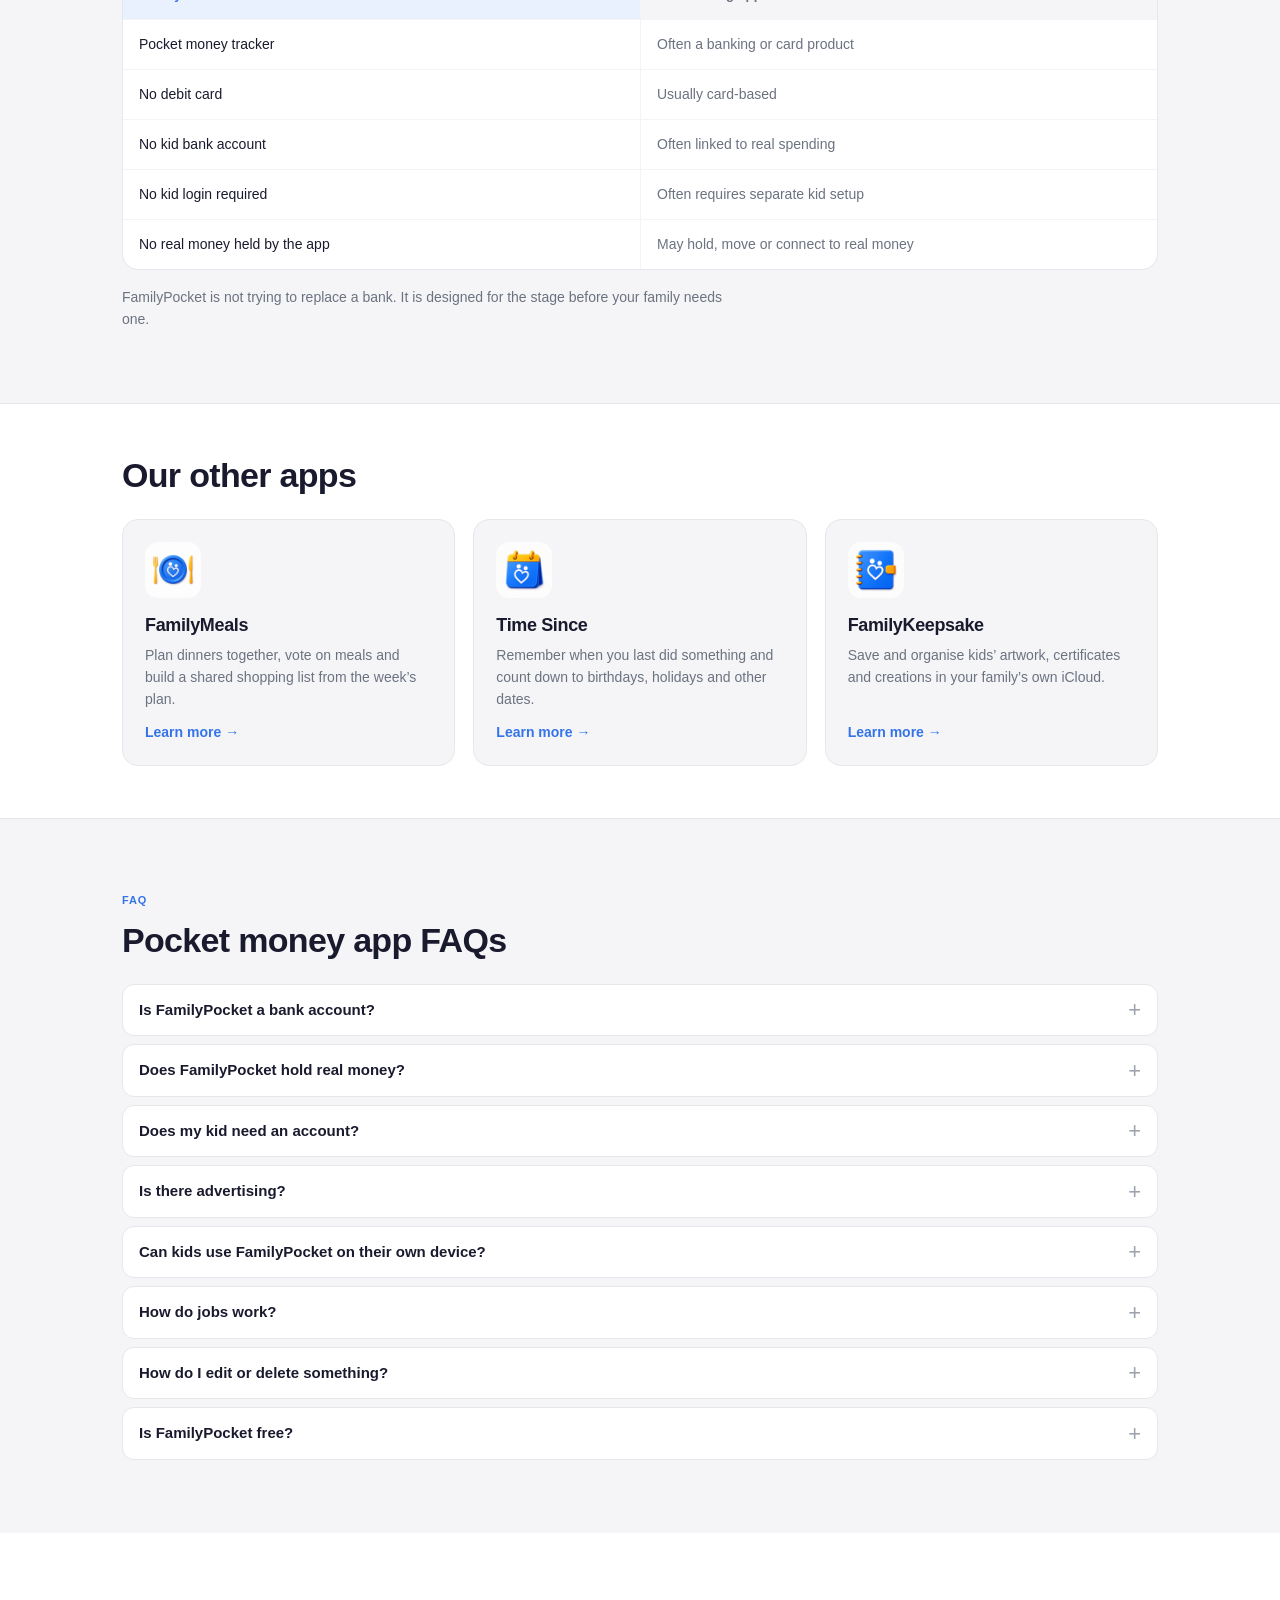
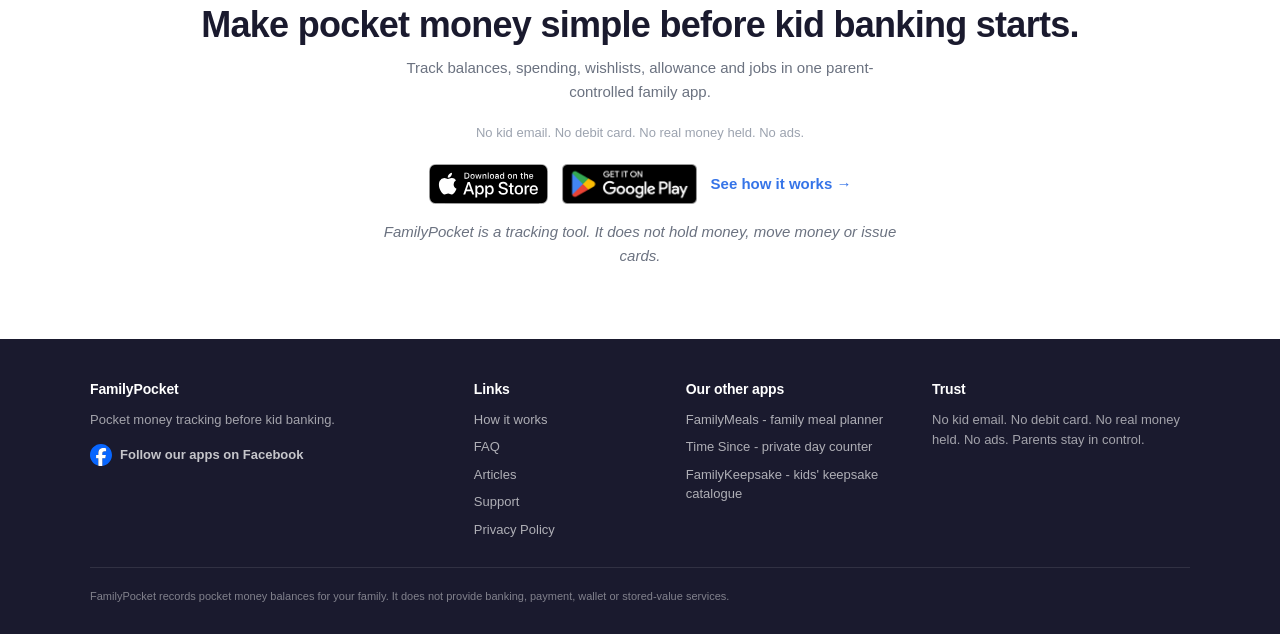
==== commit f718b940: "Rename Days Since cross-promotion to Time Since" ====
--- a/index.html
+++ b/index.html
@@ -778,7 +778,7 @@
         <a class="other-app-card" href="https://www.dayssince.co.nz/">
           <img src="/images/other-apps/days-since.png" alt="" width="128" height="128" loading="lazy" decoding="async">
           <div class="other-app-copy">
-            <h3>Days Since</h3>
+            <h3>Time Since</h3>
             <p>Remember when you last did something and count down to birthdays, holidays and other dates.</p>
             <span class="other-app-link">Learn more <span aria-hidden="true">→</span></span>
           </div>
@@ -891,7 +891,7 @@
       <h5>Our other apps</h5>
       <ul>
         <li><a href="https://www.familymeals.co.nz/">FamilyMeals - family meal planner</a></li>
-        <li><a href="https://www.dayssince.co.nz/">Days Since - private day counter</a></li>
+        <li><a href="https://www.dayssince.co.nz/">Time Since - private day counter</a></li>
         <li><a href="https://www.familykeepsake.app/">FamilyKeepsake - kids' keepsake catalogue</a></li>
       </ul>
     </div>
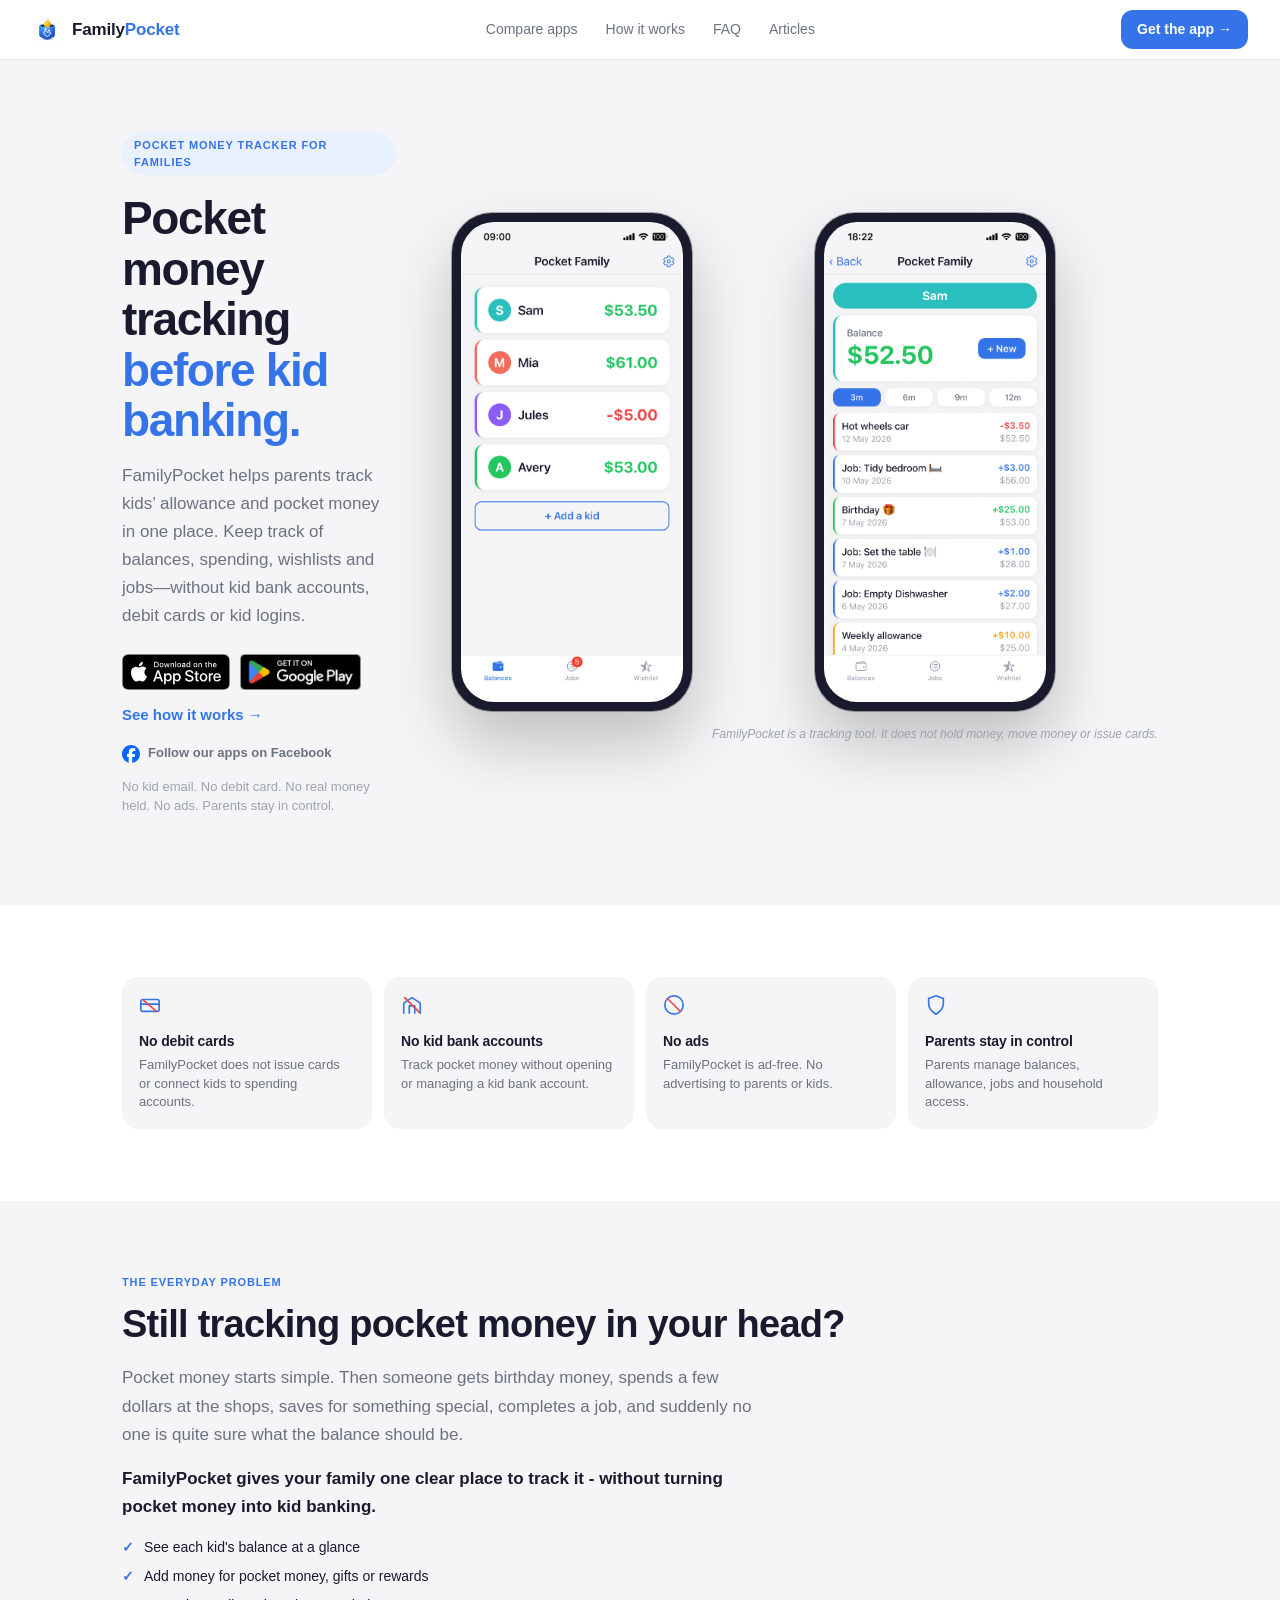
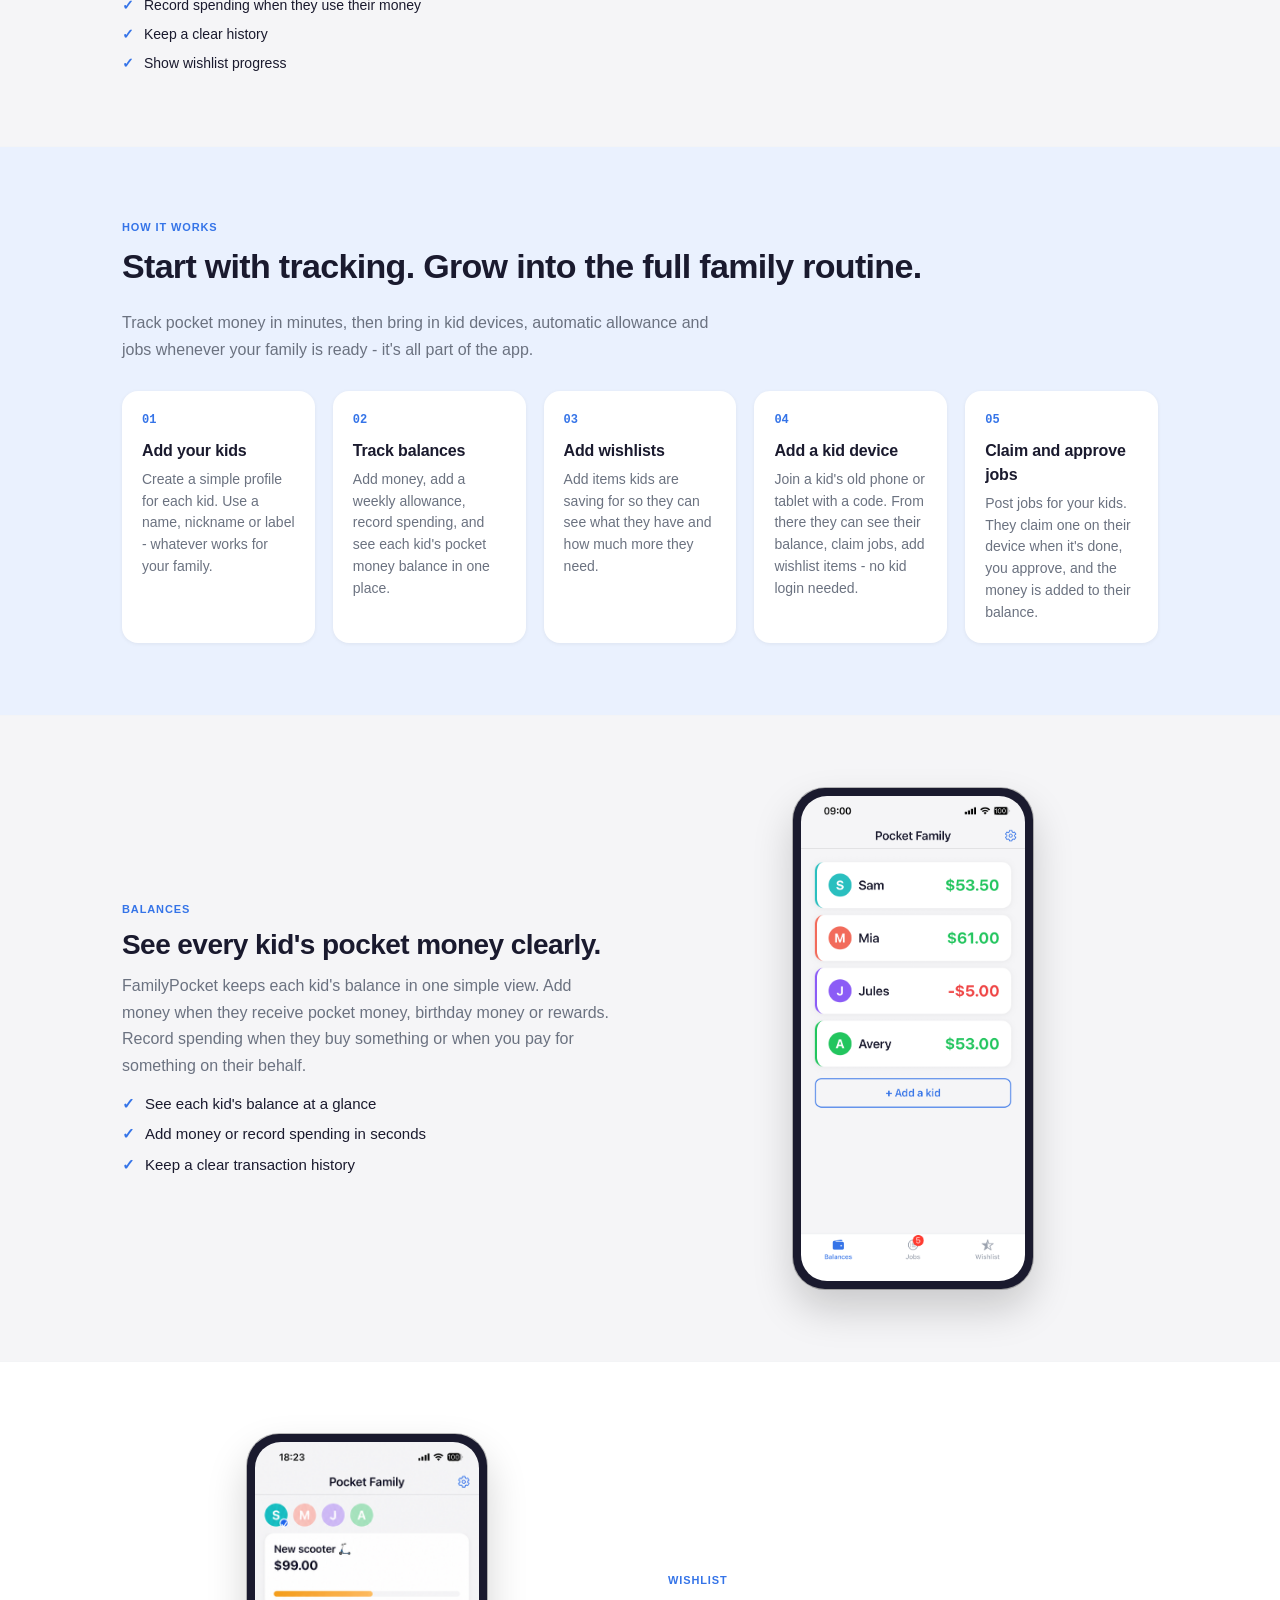
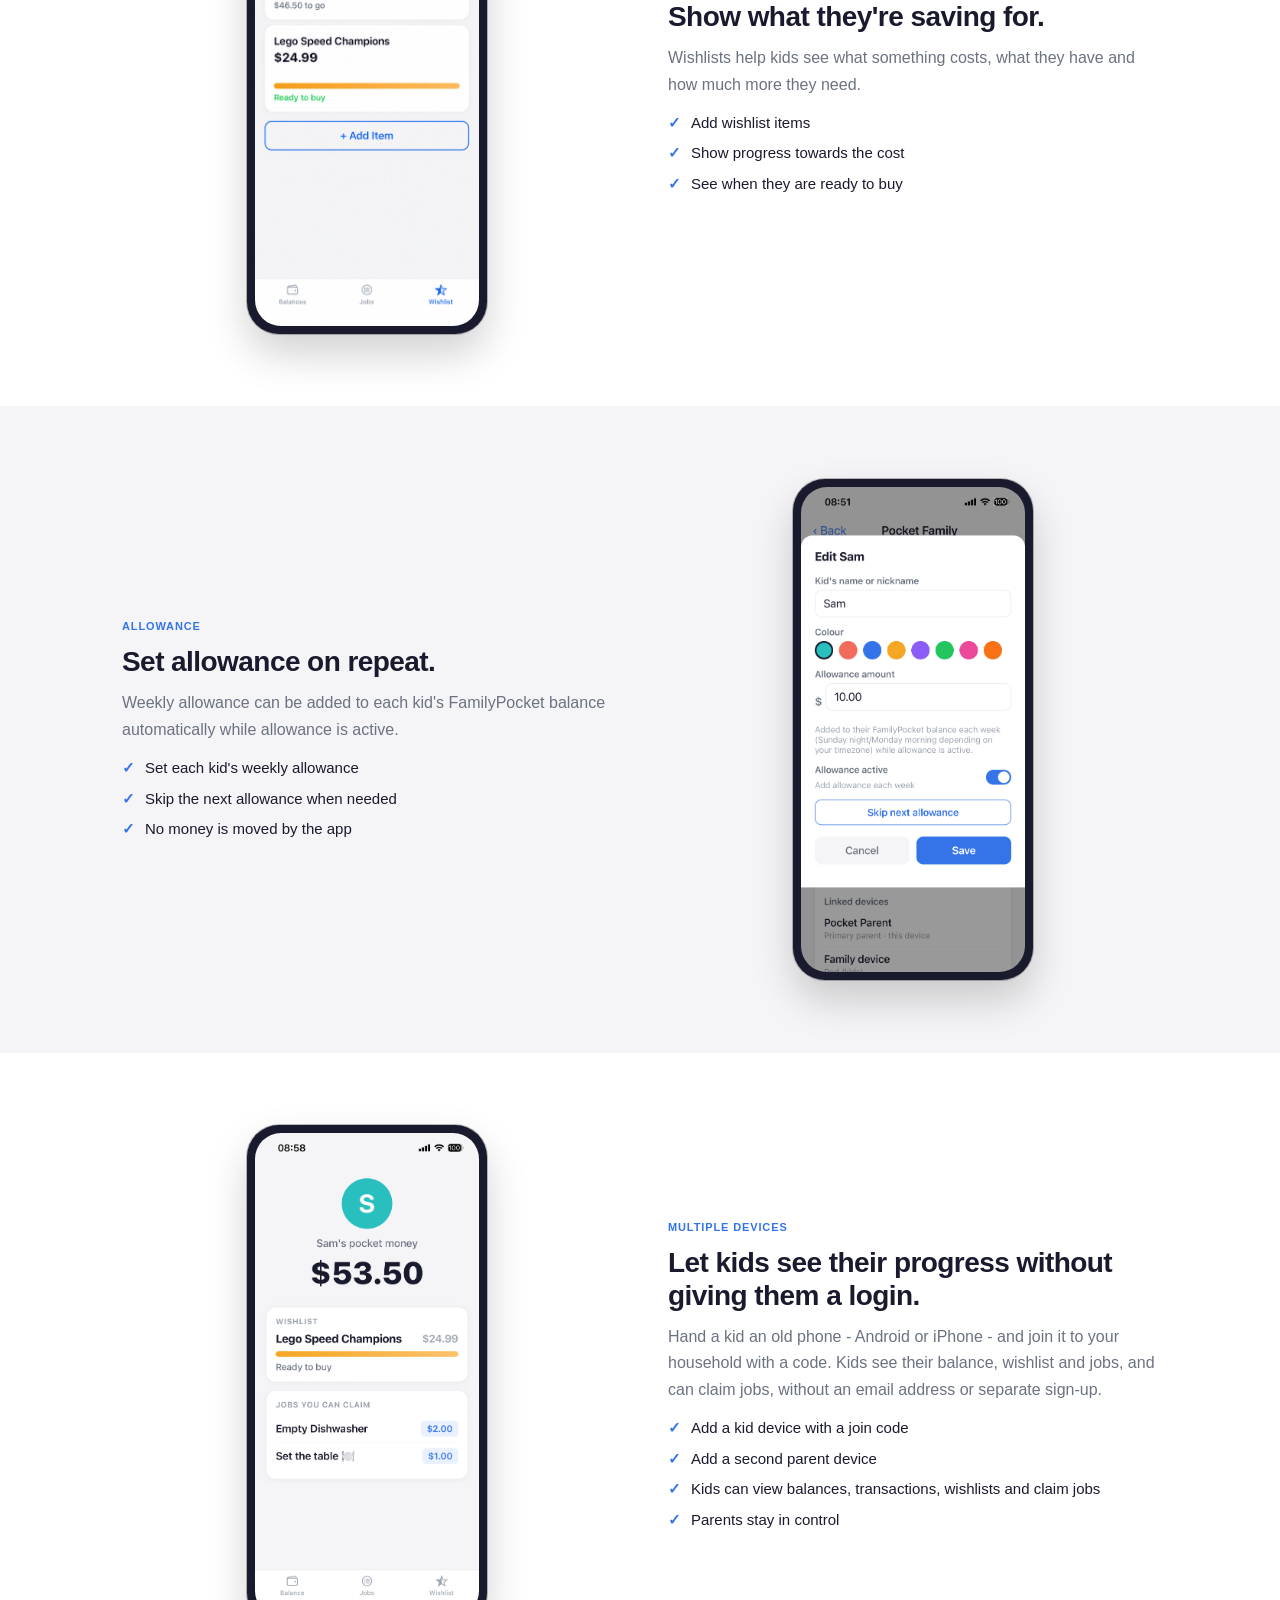
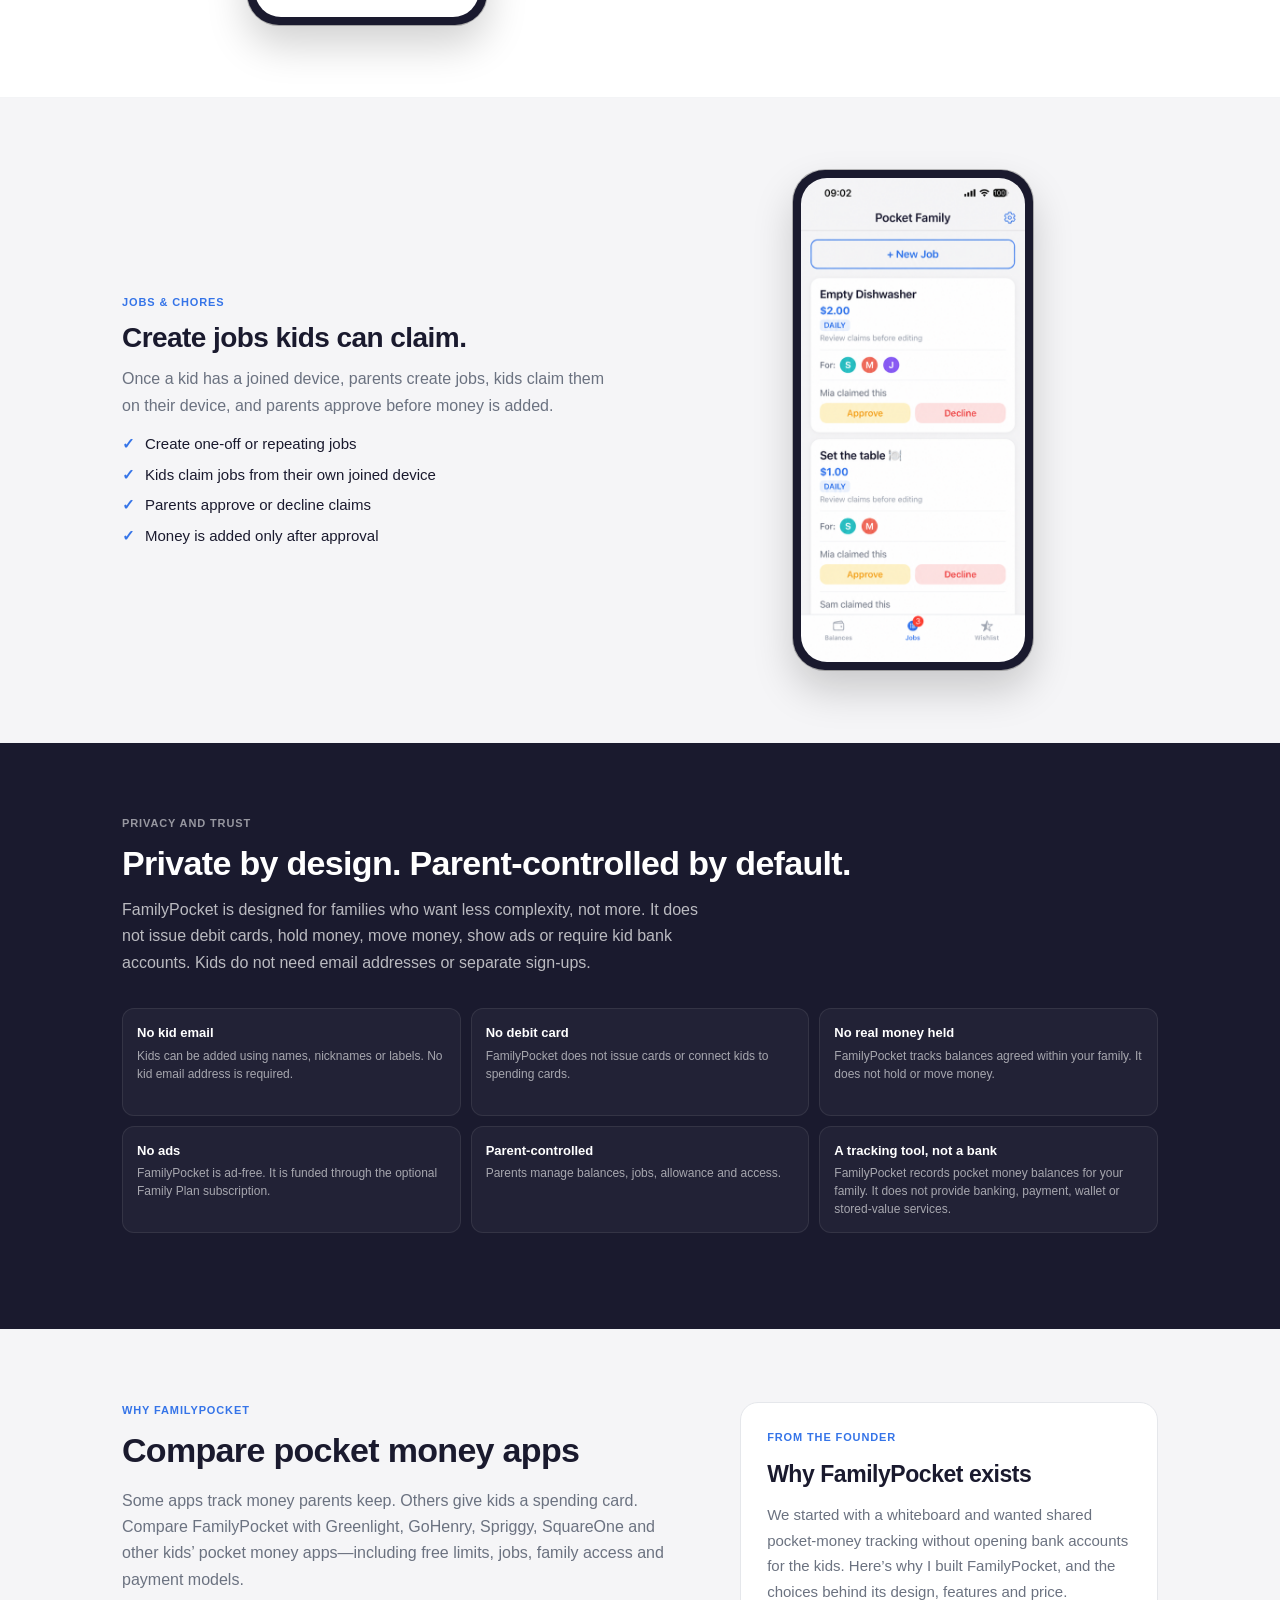
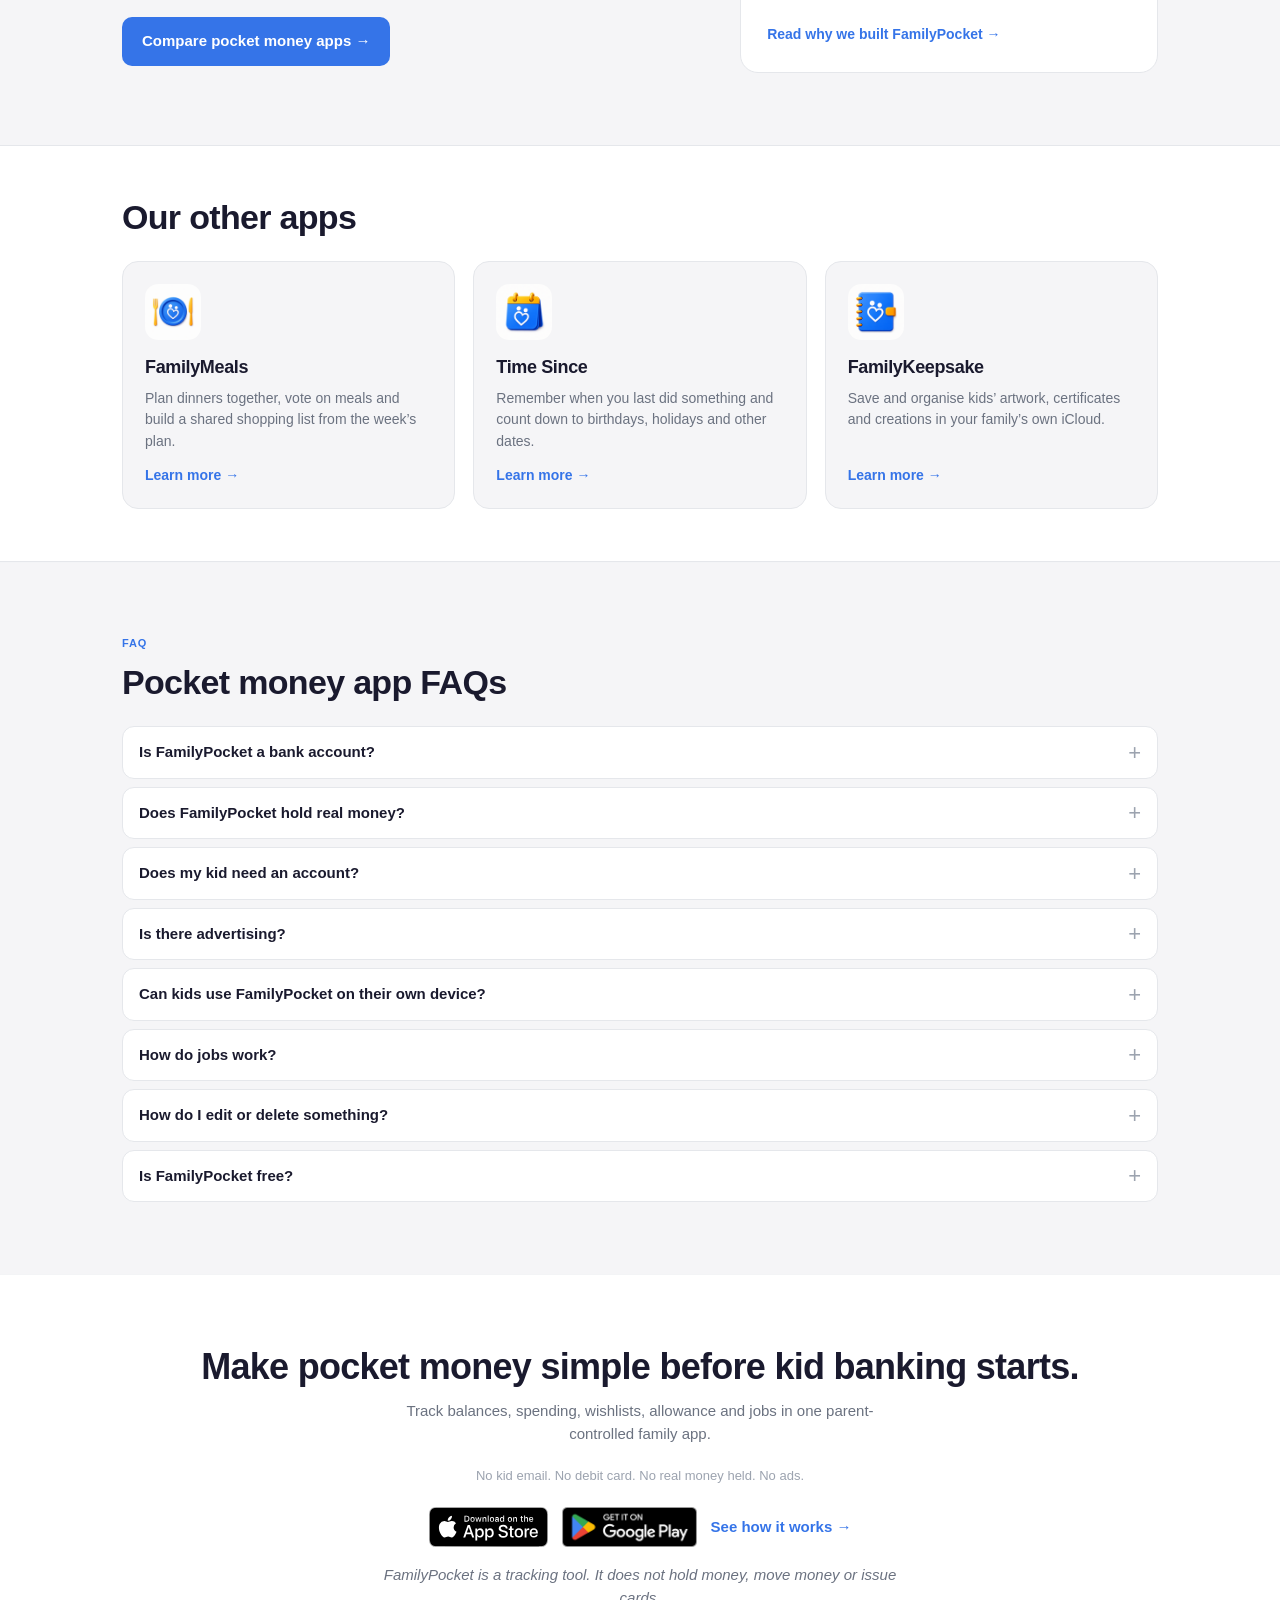
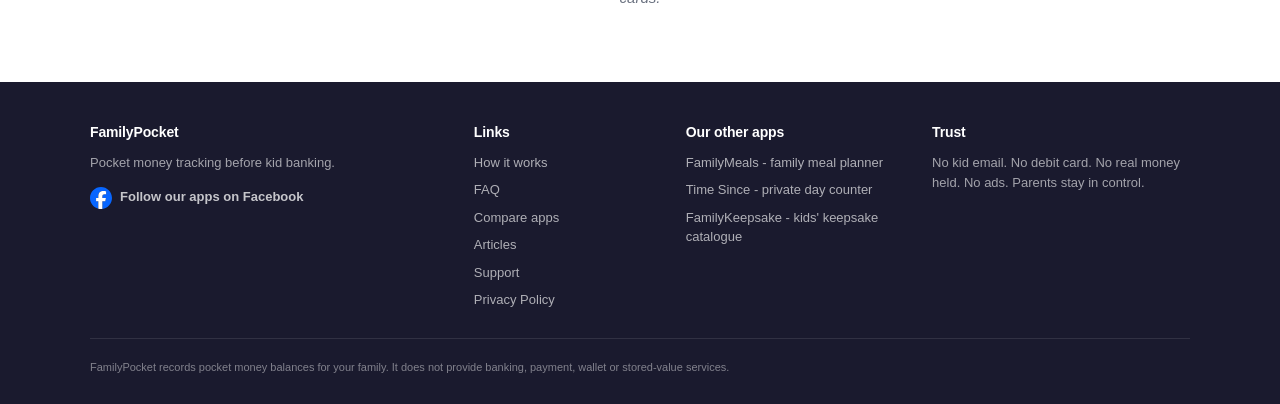
==== commit 9e7c4499: "Publish pocket money app comparison and founder story" ====
--- a/index.html
+++ b/index.html
@@ -16,7 +16,7 @@
   <meta name="twitter:title" content="FamilyPocket - Pocket money tracking before kid banking" />
   <meta name="twitter:description" content="Track kids' pocket money balances, spending, wishlists, allowance and jobs. No kid bank accounts, debit cards or kid logins." />
   <meta name="twitter:image" content="https://www.familypocket.co.nz/app-icon.png" />
-  <link rel="icon" href="app-icon-small.png" />
+  <link rel="icon" href="/app-icon-small.png" />
   <link rel="canonical" href="https://www.familypocket.co.nz/" />
 
   <script type="application/ld+json">
@@ -408,6 +408,7 @@
       .footer-cta h2 { font-size: 36px; }
     }
   </style>
+  <link rel="stylesheet" href="/comparison-links.css" />
 </head>
 <body>
 
@@ -416,10 +417,11 @@
 <!-- ════════════════════════════════════════════════════════════ -->
 <nav>
   <div class="nav-brand">
-    <img src="app-icon-small.png" alt="FamilyPocket icon" />
+    <img src="/app-icon-small.png" alt="FamilyPocket icon" />
     <span>Family<b>Pocket</b></span>
   </div>
   <div class="nav-links">
+      <a href="/articles/compare-pocket-money-apps/">Compare apps</a>
     <a href="#how">How it works</a>
     <a href="#faq">FAQ</a>
     <a href="/articles/">Articles</a>
@@ -456,13 +458,13 @@
   <div class="hero-phone">
     <!-- Phone 1: Family balances screen ─────────────────────────── -->
     <div class="phone">
-      <img class="phone-photo" src="screenshots/family-balances.png" alt="FamilyPocket - every kid's balance in one view" />
+      <img class="phone-photo" src="/screenshots/family-balances.png" alt="FamilyPocket - every kid's balance in one view" />
     </div>
 
     <!-- Phone 2: Child balance / history screen ─────────────────── -->
     <div class="hero-phone-col">
       <div class="phone tx-phone">
-        <img class="phone-photo" src="screenshots/child-balance-history.png" alt="A kid's balance with recent pocket money history" />
+        <img class="phone-photo" src="/screenshots/child-balance-history.png" alt="A kid's balance with recent pocket money history" />
       </div>
       <div class="product-clarify hero-phone-clarify">FamilyPocket is a tracking tool. It does not hold money, move money or issue cards.</div>
     </div>
@@ -574,7 +576,7 @@
       </div>
       <div class="feature-visual">
         <div class="mini-phone">
-          <img class="mini-photo" src="screenshots/family-balances.png" alt="Every kid's pocket money balance in one view" />
+          <img class="mini-photo" src="/screenshots/family-balances.png" alt="Every kid's pocket money balance in one view" />
         </div>
       </div>
     </div>
@@ -599,7 +601,7 @@
       </div>
       <div class="feature-visual">
         <div class="mini-phone">
-          <img class="mini-photo" src="screenshots/wishlist.png" alt="A kid's wishlist with savings progress" />
+          <img class="mini-photo" src="/screenshots/wishlist.png" alt="A kid's wishlist with savings progress" />
         </div>
       </div>
     </div>
@@ -624,7 +626,7 @@
       </div>
       <div class="feature-visual">
         <div class="mini-phone">
-          <img class="mini-photo" src="screenshots/edit-kid-allowance.png" alt="Setting a kid's weekly allowance" />
+          <img class="mini-photo" src="/screenshots/edit-kid-allowance.png" alt="Setting a kid's weekly allowance" />
         </div>
       </div>
     </div>
@@ -650,7 +652,7 @@
       </div>
       <div class="feature-visual">
         <div class="mini-phone">
-          <img class="mini-photo" src="screenshots/kid-pod-summary.png" alt="Kid's device view: balance, wishlist, jobs" />
+          <img class="mini-photo" src="/screenshots/kid-pod-summary.png" alt="Kid's device view: balance, wishlist, jobs" />
         </div>
       </div>
     </div>
@@ -676,7 +678,7 @@
       </div>
       <div class="feature-visual">
         <div class="mini-phone">
-          <img class="mini-photo" src="screenshots/parent-approval.png" alt="Parent approving job claims" />
+          <img class="mini-photo" src="/screenshots/parent-approval.png" alt="Parent approving job claims" />
         </div>
       </div>
     </div>
@@ -723,38 +725,20 @@
 <!-- ════════════════════════════════════════════════════════════ -->
 <!-- 13. COMPARISON                                               -->
 <!-- ════════════════════════════════════════════════════════════ -->
-<section class="compare">
-  <div class="section-inner">
-    <div class="section-tag">Why FamilyPocket</div>
-    <h2 class="section-h2">A simpler step before kid banking.</h2>
-    <p class="section-lede">Some families are ready for kid debit cards and bank accounts. Others just want a simple way to track pocket money at home. FamilyPocket is built for that earlier stage.</p>
-    <div class="compare-table" style="margin-top:24px;">
-      <div class="compare-row head">
-        <div>FamilyPocket</div>
-        <div>Kid banking apps</div>
-      </div>
-      <div class="compare-row">
-        <div class="col-fp">Pocket money tracker</div>
-        <div class="col-other">Often a banking or card product</div>
-      </div>
-      <div class="compare-row">
-        <div class="col-fp">No debit card</div>
-        <div class="col-other">Usually card-based</div>
-      </div>
-      <div class="compare-row">
-        <div class="col-fp">No kid bank account</div>
-        <div class="col-other">Often linked to real spending</div>
-      </div>
-      <div class="compare-row">
-        <div class="col-fp">No kid login required</div>
-        <div class="col-other">Often requires separate kid setup</div>
-      </div>
-      <div class="compare-row">
-        <div class="col-fp">No real money held by the app</div>
-        <div class="col-other">May hold, move or connect to real money</div>
-      </div>
-    </div>
-    <p class="compare-close">FamilyPocket is not trying to replace a bank. It is designed for the stage before your family needs one.</p>
+<section class="compare" id="compare" aria-labelledby="compare-heading">
+  <div class="section-inner compare-intro-grid">
+    <div>
+      <div class="section-tag">Why FamilyPocket</div>
+      <h2 class="section-h2" id="compare-heading">Compare pocket money apps</h2>
+      <p class="section-lede">Some apps track money parents keep. Others give kids a spending card. Compare FamilyPocket with Greenlight, GoHenry, Spriggy, SquareOne and other kids’ pocket money apps—including free limits, jobs, family access and payment models.</p>
+      <a class="comparison-action" href="/articles/compare-pocket-money-apps/#matrix">Compare pocket money apps →</a>
+    </div>
+    <aside class="founder-teaser" aria-labelledby="founder-heading">
+      <div class="section-tag">From the founder</div>
+      <h3 id="founder-heading">Why FamilyPocket exists</h3>
+      <p>We started with a whiteboard and wanted shared pocket-money tracking without opening bank accounts for the kids. Here’s why I built FamilyPocket, and the choices behind its design, features and price.</p>
+      <a href="/articles/why-familypocket-exists/">Read why we built FamilyPocket →</a>
+    </aside>
   </div>
 </section>
 
@@ -882,6 +866,7 @@
       <ul>
         <li><a href="#how">How it works</a></li>
         <li><a href="#faq">FAQ</a></li>
+        <li><a href="/articles/compare-pocket-money-apps/">Compare apps</a></li>
         <li><a href="/articles/">Articles</a></li>
         <li><a href="/support.html">Support</a></li>
         <li><a href="/privacy.html">Privacy Policy</a></li>
--- a/comparison-links.css
+++ b/comparison-links.css
@@ -0,0 +1,14 @@
+
+.compare-intro-grid { display:grid; gap:28px; align-items:start; }
+.compare-intro-grid .section-h2 { margin-bottom:18px; }
+.comparison-action { display:inline-flex; align-items:center; justify-content:center; margin-top:24px; padding:13px 20px; border-radius:10px; background:var(--navy); color:#fff; font-size:15px; line-height:1.5; font-weight:650; }
+.comparison-action:hover { background:var(--navy-dark,#1b4faa); }
+.founder-teaser { padding:26px; border:1px solid var(--border); border-radius:18px; background:#fff; }
+.founder-teaser .section-tag { margin-bottom:14px; }
+.founder-teaser h3 { font-size:23px; line-height:1.25; letter-spacing:-.02em; margin:0 0 14px; }
+.founder-teaser p { font-size:15px; line-height:1.7; color:var(--text-sec); margin-bottom:18px; }
+.founder-teaser a { color:var(--navy); font-weight:650; font-size:14px; }
+.comparison-action:focus-visible,.founder-teaser a:focus-visible { outline:3px solid var(--navy); outline-offset:4px; }
+#compare { scroll-margin-top:85px; }
+@media (min-width:900px) { .compare-intro-grid { grid-template-columns:minmax(0,1.35fr) minmax(0,1fr); gap:54px; } }
+@media (min-width:700px) and (max-width:850px) { .site-nav .nav-links { gap:14px; font-size:13px; } .site-nav { padding:0 20px; } .site-nav .nav-brand { font-size:18px; } .site-nav .nav-cta { font-size:13px; padding:9px 12px; } }
